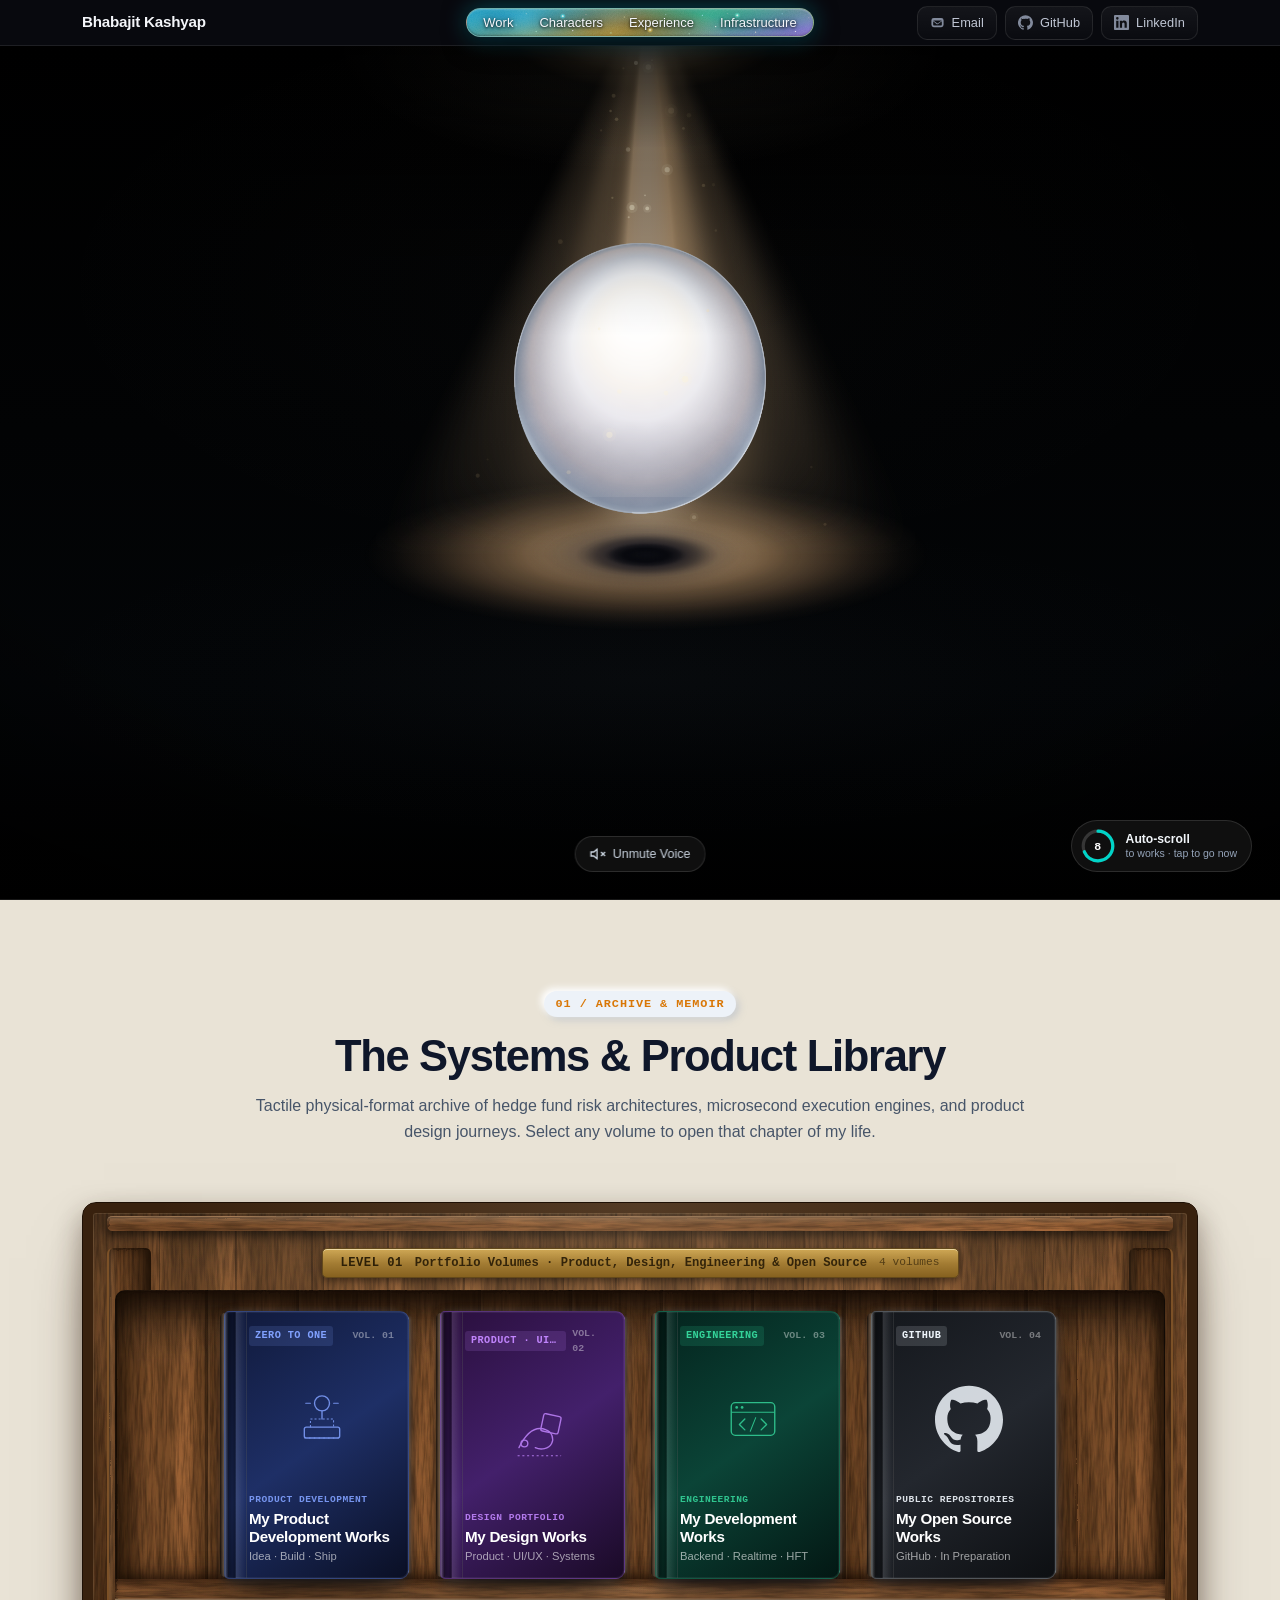
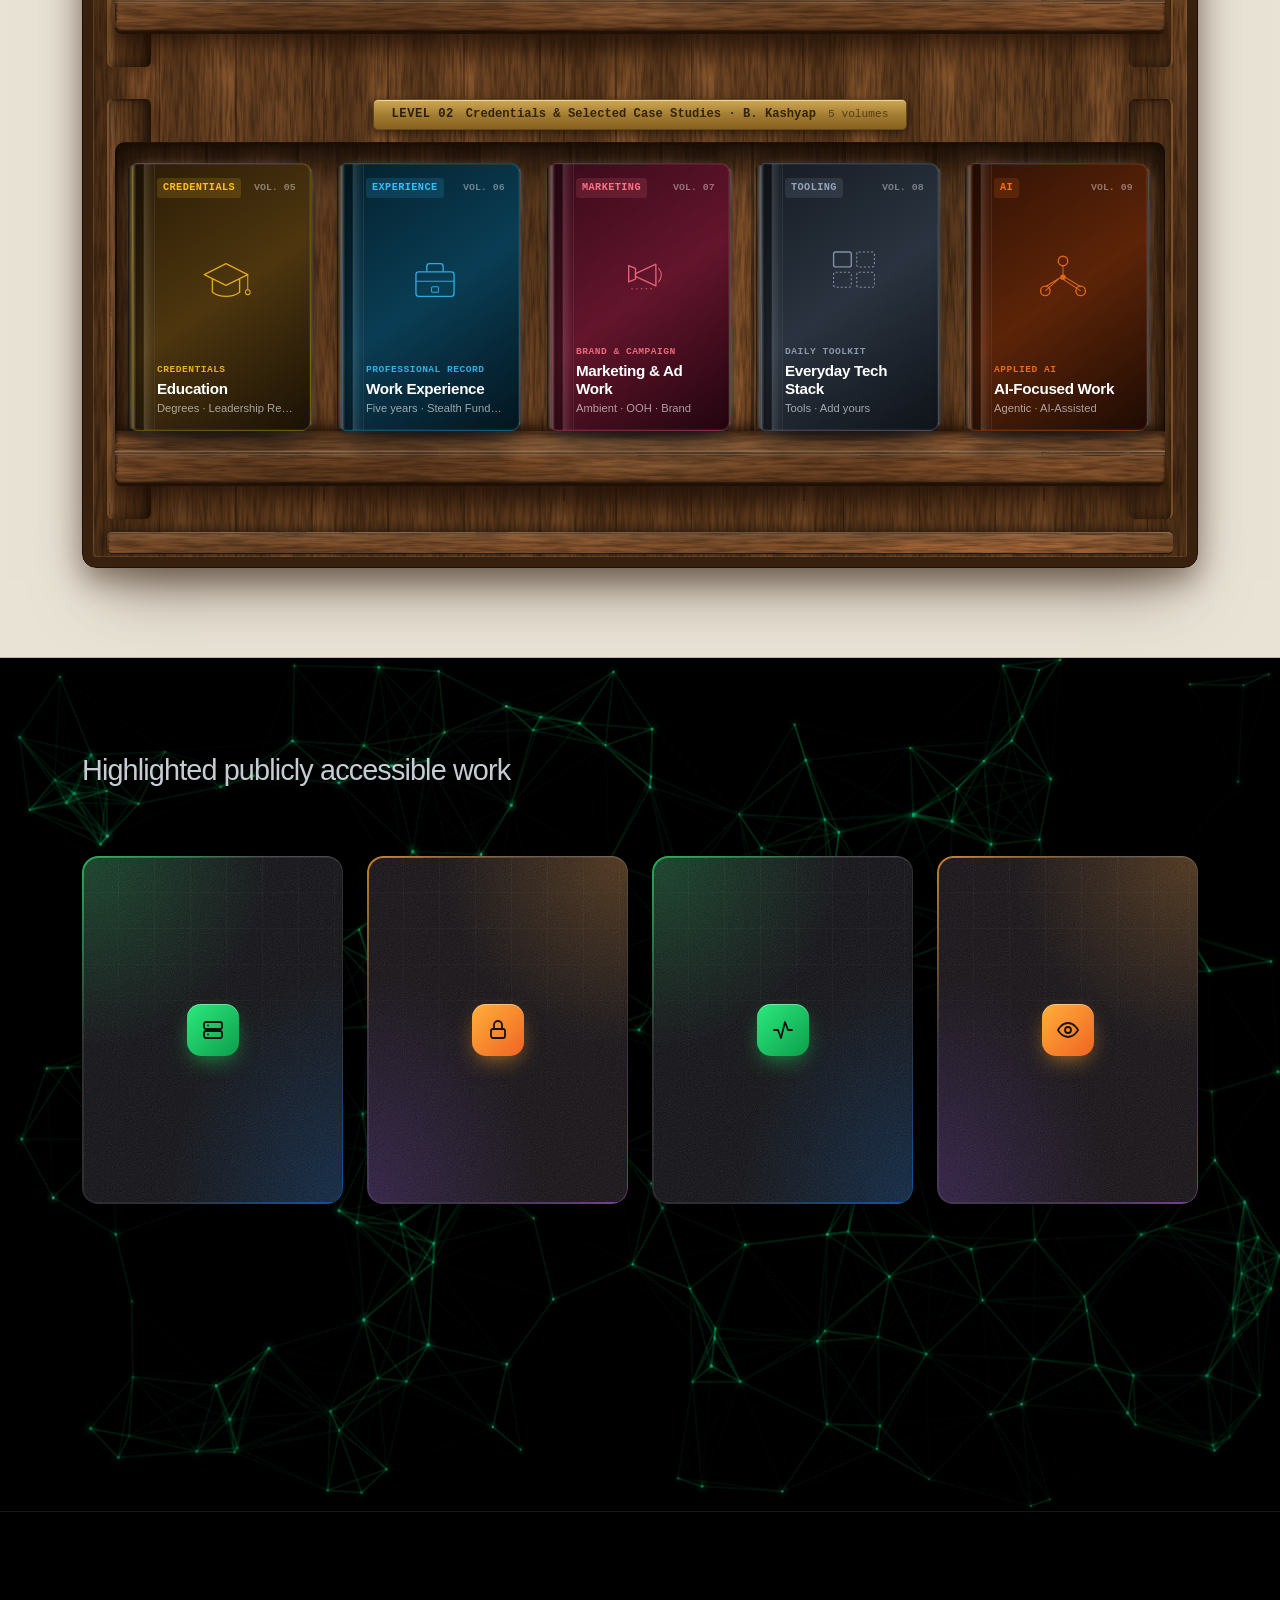
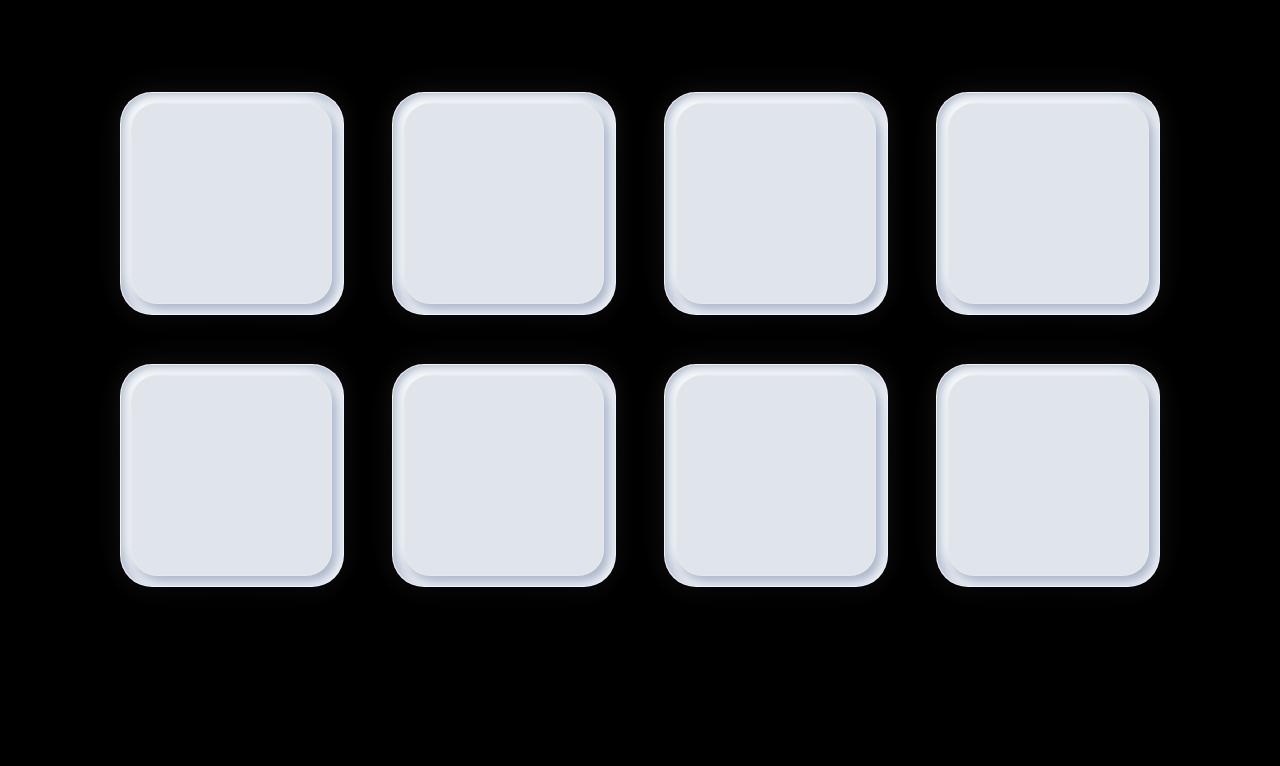
==== index.html @ 5c2ac364 "Remove the pop-out block from the character tiles Selecting a tile now only presses the inner rectan" ====
<!DOCTYPE html>
<html lang="en" data-theme="dark">
<head>
  <meta charset="UTF-8">
  <meta name="viewport" content="width=device-width, initial-scale=1.0">
  <title>B. Kashyap — Product | Agentic AI Development</title>
  <meta name="description" content="Portfolio for B. Kashyap — Product and Agentic AI Development. Core Risk Management Engine and Genie 2.0 alpha generation at B. Singularity, and product/UI/UX at Imagine Planet Design.">
  <link rel="preconnect" href="https://fonts.googleapis.com">
  <link rel="preconnect" href="https://fonts.gstatic.com" crossorigin>
  <link rel="stylesheet" href="https://fonts.googleapis.com/css2?family=Share+Tech+Mono&display=swap">
  <link rel="stylesheet" href="assets/css/styles.css?v=65">
</head>
<body>
  <a class="skip-link" href="#main">Skip to content</a>

  <header class="site-header" data-od-id="site-header">
    <div class="container header-inner">
      <a class="brand" href="index.html" aria-label="Bhabajit Kashyap homepage">
        <span class="brand-name">Bhabajit Kashyap</span>
      </a>

      <nav class="site-nav" aria-label="Primary Navigation">
        <ul class="nav-capsule">
          <li><a class="nav-link" href="#work">Work</a></li>
          <li><a class="nav-link" href="#characters">Characters</a></li>
          <li><span class="nav-link nav-link--placeholder" title="Placeholder — coming soon">Experience</span></li>
          <li><a class="nav-link" href="#trust">Infrastructure</a></li>
        </ul>
      </nav>

      <div class="nav-actions">
        <button class="copy-email-btn" id="copy-email-btn" type="button" aria-label="Copy email address" title="Copy email address">
          <svg viewBox="0 0 24 24" fill="currentColor" fill-rule="evenodd" aria-hidden="true">
            <path d="M6 4.75h12A3.75 3.75 0 0 1 21.75 8.5v7.25A3.75 3.75 0 0 1 18 19.5H6a3.75 3.75 0 0 1-3.75-3.75V8.5A3.75 3.75 0 0 1 6 4.75Zm-.9 3.9 6.9 4.86 6.9-4.86H5.1Zm13.8 1.43-6.42 4.52a1.4 1.4 0 0 1-1.56 0L5.1 10.08v5.67c0 .55.45 1 1 1h11.8c.55 0 1-.45 1-1v-5.67Z"/>
          </svg>
          <span>Email</span>
        </button>

        <a class="copy-email-btn" href="https://github.com/kashyapgithub" target="_blank" rel="noopener noreferrer" aria-label="GitHub Profile (@kashyapgithub)" title="GitHub Profile">
          <svg viewBox="0 0 24 24" fill="currentColor" aria-hidden="true">
            <path d="M12 .3a12 12 0 0 0-3.79 23.4c.6.1.82-.26.82-.58v-2.2c-3.34.72-4.04-1.44-4.04-1.44-.55-1.4-1.34-1.77-1.34-1.77-1.09-.75.08-.73.08-.73 1.2.08 1.84 1.23 1.84 1.23 1.07 1.84 2.81 1.31 3.5 1 .1-.78.42-1.31.76-1.61-2.67-.3-5.47-1.33-5.47-5.93 0-1.31.47-2.38 1.24-3.22-.13-.3-.54-1.52.1-3.17 0 0 1-.32 3.3 1.23a11.5 11.5 0 0 1 3-.4c1.02 0 2.04.14 3 .4 2.28-1.55 3.28-1.23 3.28-1.23.64 1.65.24 2.87.12 3.17.77.84 1.23 1.91 1.23 3.22 0 4.61-2.8 5.62-5.48 5.92.43.36.81 1.1.81 2.22v3.29c0 .32.22.69.83.57A12 12 0 0 0 12 .3Z"/>
          </svg>
          <span>GitHub</span>
        </a>

        <a class="copy-email-btn" href="https://www.linkedin.com/in/bkashyap07" target="_blank" rel="noopener noreferrer" aria-label="LinkedIn Profile" title="LinkedIn Profile">
          <svg viewBox="0 0 24 24" fill="currentColor" aria-hidden="true">
            <path d="M20.45 20.45h-3.56v-5.57c0-1.33-.02-3.03-1.85-3.03-1.85 0-2.13 1.44-2.13 2.94v5.66H9.35V9h3.41v1.56h.05c.47-.9 1.63-1.85 3.37-1.85 3.6 0 4.27 2.37 4.27 5.46v6.28ZM5.34 7.43a2.06 2.06 0 1 1 0-4.12 2.06 2.06 0 0 1 0 4.12Zm1.78 13.02H3.55V9h3.57v11.45ZM22.22 0H1.77C.79 0 0 .77 0 1.73v20.54C0 23.23.79 24 1.77 24h20.45c.98 0 1.78-.77 1.78-1.73V1.73C24 .77 23.2 0 22.22 0Z"/>
          </svg>
          <span>LinkedIn</span>
        </a>
      </div>
    </div>
  </header>

  <main id="main">

    <!-- ============ Hero: Grok 3D Bot Experience ============ -->
    <section class="hero hero--grok" data-od-id="hero" id="hero">
      <canvas id="grok-bot-canvas" aria-label="Interactive 3D Sphere Bot Character"></canvas>
      
      <!-- Dynamic Mouth-Emerging Dialogue & Thought Bubble -->
      <div class="bot-mouth-bubble-wrap" id="bot-bubble-wrap" aria-live="polite">
        <div class="bot-mouth-bubble" id="bot-mouth-bubble">
          <div class="bubble-stem" id="bubble-stem" aria-hidden="true"></div>
          <div class="bubble-inner" id="bubble-inner">
            <!-- Dynamically populated: thinking effect vs spoken dialogue -->
          </div>
        </div>
      </div>

      <!-- Minimalist Bottom Dock: Sound Toggle -->
      <div class="hero-bot-dock" role="toolbar" aria-label="Bot interaction controls">
        <button type="button" class="bot-sound-btn" id="bot-sound-btn" aria-label="Enable bot voice (currently muted)" title="Enable bot voice">
          <span class="sound-icon-wrap" aria-hidden="true">
            <svg class="icon-speaker-muted" viewBox="0 0 24 24" width="16" height="16" fill="none" stroke="currentColor" stroke-width="2">
              <polygon points="11 5 6 9 2 9 2 15 6 15 11 19 11 5"/>
              <line x1="23" y1="9" x2="17" y2="15"/>
              <line x1="17" y1="9" x2="23" y2="15"/>
            </svg>
            <svg class="icon-speaker-on" viewBox="0 0 24 24" width="16" height="16" fill="none" stroke="currentColor" stroke-width="2" style="display:none;">
              <polygon points="11 5 6 9 2 9 2 15 6 15 11 19 11 5"/>
              <path d="M15.54 8.46a5 5 0 0 1 0 7.07"/>
              <path d="M19.07 4.93a10 10 0 0 1 0 14.14"/>
            </svg>
          </span>
          <span class="sound-label" id="sound-label">Unmute Voice</span>
        </button>
      </div>

      <!-- Auto-Scroll Countdown: pinned to hero corner, always visible while hero is in view -->
      <button type="button" class="hero-scroll-timer" id="hero-scroll-timer" aria-label="Auto-scrolling to works shortly. Activate to scroll now.">
        <span class="scroll-timer-ring" aria-hidden="true">
          <svg viewBox="0 0 28 28" width="26" height="26">
            <circle cx="14" cy="14" r="11.5" fill="none" stroke="rgba(255,255,255,0.16)" stroke-width="2.5"/>
            <circle class="scroll-timer-arc" id="scroll-timer-arc" cx="14" cy="14" r="11.5" fill="none" stroke="#00d4c8" stroke-width="2.5" stroke-linecap="round" stroke-dasharray="72.26" stroke-dashoffset="0" transform="rotate(-90 14 14)"/>
          </svg>
          <span class="scroll-timer-count" id="scroll-timer-count">10</span>
        </span>
        <span class="scroll-timer-text">
          <span class="scroll-timer-title" id="scroll-timer-title">Auto-scroll</span>
          <span class="scroll-timer-sub">to works &middot; tap to go now</span>
        </span>
      </button>
    </section>

    <!-- ============ The Systems & Product Bookshelf (Second Page) ============ -->
    <section class="section bookshelf-section" id="work" data-od-id="bookshelf-section" data-rank="1">
      <div class="container">
        <div class="section-head text-center bookshelf-head">
          <span class="eyebrow">01 / ARCHIVE &amp; MEMOIR</span>
          <h2>The Systems &amp; Product Library</h2>
          <p class="lead">
            Tactile physical-format archive of hedge fund risk architectures, microsecond execution engines,
            and product design journeys. Select any volume to open that chapter of my life.
          </p>
        </div>

        <!-- Neumorphic Bookshelf Bay (Light Sculpted Canvas) -->
        <div class="bookshelf-stage neumorphic-stage" aria-label="Interactive 2-Level Neumorphic Bookshelf Showcase">
          <!-- Subtle Neumorphic Ambient Spotlight -->
          <div class="shelf-neumorphic-ambient" aria-hidden="true"></div>

          <!-- LEVEL 1: Core Systems & Execution Engines (4 books) -->
          <div class="shelf-level" data-level="1">
            <div class="shelf-level-header">
              <span class="shelf-level-tag">LEVEL 01</span>
              <span class="shelf-level-title">Portfolio Volumes &middot; Product, Design, Engineering &amp; Open Source</span>
              <span class="shelf-level-count">4 volumes</span>
            </div>

            <div class="shelf-books-row">
<!-- Book 1: My Product Development Works -->
              <article class="book-card book-card--product" data-book-id="product" tabindex="0" role="button" aria-haspopup="dialog" aria-label="Open Volume 01: My Product Development Works">
                <div class="book-contact-shadow" aria-hidden="true"></div>
                <div class="book-spine-joint" aria-hidden="true"></div>
                <div class="book-inside" aria-hidden="true">
                  <div class="book-page-base">
                    <div class="page-gutter-shadow"></div>
                    <div class="page-cover-shadow"></div>
                    <div class="page-header-line">
                      <span class="page-vol">VOL. 01</span>
                      <span class="page-year">2019–2026</span>
                    </div>
                    <div class="page-chapter-label">ZERO TO ONE</div>
                    <h4 class="page-title">Product Dev</h4>
                    <div class="page-rule-ornament">
                      <span></span><i>✦</i><span></span>
                    </div>
                    <div class="page-preview-lines">
                      <div class="page-line w-90"></div>
                      <div class="page-line w-75"></div>
                      <div class="page-line w-85"></div>
                      <div class="page-line w-60"></div>
                    </div>
                    <div class="page-footer-tag">IDEA &middot; BUILD &middot; SHIP</div>
                  </div>
                  <div class="book-page-leaf">
                    <div class="page-gutter-shadow"></div>
                    <div class="page-leaf-content">
                      <div class="page-line w-70"></div>
                      <div class="page-line w-50"></div>
                    </div>
                  </div>
                  <div class="book-edges"></div>
                </div>
                <div class="book-cover">
                  <div class="book-cover-front">
                    <div class="book-spine-crease" aria-hidden="true"></div>
                    <div class="book-cover-glare" aria-hidden="true"></div>
                    <div class="book-content">
                      <div class="book-badge-row">
                        <span class="book-tag">ZERO TO ONE</span>
                        <span class="book-vol">VOL. 01</span>
                      </div>
                      <div class="book-visual book-visual--product" aria-hidden="true">
                        <svg viewBox="0 0 100 100" class="book-glyph" fill="none" stroke="currentColor">
                          <rect x="24" y="62" width="52" height="16" rx="3" stroke-width="2"/>
                          <path d="M33 62 L33 50 L67 50 L67 62" stroke-width="1.5" stroke-dasharray="3 3"/>
                          <circle cx="50" cy="27" r="11" stroke-width="2"/>
                          <path d="M50 38 L50 50" stroke-width="2" stroke-linecap="round"/>
                          <path d="M26 27 L33 27 M67 27 L74 27" stroke-width="1.5" stroke-linecap="round"/>
                          <path d="M24 78 L76 78" stroke-width="1.5" stroke-dasharray="2 5"/>
                        </svg>
                      </div>
                      <div class="book-meta">
                        <span class="book-series">PRODUCT DEVELOPMENT</span>
                        <h3 class="book-name">My Product Development Works</h3>
                        <p class="book-context">Idea &middot; Build &middot; Ship</p>
                      </div>
                    </div>
                  </div>
                  <div class="book-cover-back" aria-hidden="true">
                    <div class="endpaper-texture"></div>
                    <div class="endpaper-plate">
                      <div class="endpaper-seal">✦</div>
                      <div class="endpaper-title">PRODUCT ARCHIVE</div>
                      <div class="endpaper-author">B. KASHYAP</div>
                      <div class="endpaper-num">VOL. 01 / 09</div>
                    </div>
                    <div class="endpaper-inner-hinge"></div>
                  </div>
                </div>
              </article>

<!-- Book 2: My Design Works -->
              <article class="book-card book-card--design" data-book-id="design" tabindex="0" role="button" aria-haspopup="dialog" aria-label="Open Volume 02: My Design Works">
                <div class="book-contact-shadow" aria-hidden="true"></div>
                <div class="book-spine-joint" aria-hidden="true"></div>
                <div class="book-inside" aria-hidden="true">
                  <div class="book-page-base">
                    <div class="page-gutter-shadow"></div>
                    <div class="page-cover-shadow"></div>
                    <div class="page-header-line">
                      <span class="page-vol">VOL. 02</span>
                      <span class="page-year">2019–2026</span>
                    </div>
                    <div class="page-chapter-label">SELECTED WORKS</div>
                    <h4 class="page-title">Design Works</h4>
                    <div class="page-rule-ornament">
                      <span></span><i>✦</i><span></span>
                    </div>
                    <div class="page-preview-lines">
                      <div class="page-line w-90"></div>
                      <div class="page-line w-75"></div>
                      <div class="page-line w-85"></div>
                      <div class="page-line w-60"></div>
                    </div>
                    <div class="page-footer-tag">PRODUCT &middot; UI/UX &middot; SYSTEMS</div>
                  </div>
                  <div class="book-page-leaf">
                    <div class="page-gutter-shadow"></div>
                    <div class="page-leaf-content">
                      <div class="page-line w-70"></div>
                      <div class="page-line w-50"></div>
                    </div>
                  </div>
                  <div class="book-edges"></div>
                </div>
                <div class="book-cover">
                  <div class="book-cover-front">
                    <div class="book-spine-crease" aria-hidden="true"></div>
                    <div class="book-cover-glare" aria-hidden="true"></div>
                    <div class="book-content">
                      <div class="book-badge-row">
                        <span class="book-tag">PRODUCT &middot; UI/UX</span>
                        <span class="book-vol">VOL. 02</span>
                      </div>
                      <div class="book-visual book-visual--design" aria-hidden="true">
                        <svg viewBox="0 0 100 100" class="book-glyph" fill="none" stroke="currentColor">
                          <path d="M22 70 C34 46, 48 38, 62 44 C70 47, 74 56, 70 64 C66 72, 54 74, 46 70" stroke-width="2" stroke-linecap="round"/>
                          <circle cx="30" cy="64" r="5" stroke-width="2"/>
                          <rect x="56" y="22" width="26" height="26" rx="3" stroke-width="2" transform="rotate(12 69 35)"/>
                          <path d="M20 82 L84 82" stroke-width="1.5" stroke-dasharray="3 4"/>
                        </svg>
                      </div>
                      <div class="book-meta">
                        <span class="book-series">DESIGN PORTFOLIO</span>
                        <h3 class="book-name">My Design Works</h3>
                        <p class="book-context">Product &middot; UI/UX &middot; Systems</p>
                      </div>
                    </div>
                  </div>
                  <div class="book-cover-back" aria-hidden="true">
                    <div class="endpaper-texture"></div>
                    <div class="endpaper-plate">
                      <div class="endpaper-seal">✦</div>
                      <div class="endpaper-title">PORTFOLIO ARCHIVE</div>
                      <div class="endpaper-author">B. KASHYAP</div>
                      <div class="endpaper-num">VOL. 02 / 09</div>
                    </div>
                    <div class="endpaper-inner-hinge"></div>
                  </div>
                </div>
              </article>

<!-- Book 3: My Development Works -->
              <article class="book-card book-card--development" data-book-id="development" tabindex="0" role="button" aria-haspopup="dialog" aria-label="Open Volume 03: My Development Works">
                <div class="book-contact-shadow" aria-hidden="true"></div>
                <div class="book-spine-joint" aria-hidden="true"></div>
                <div class="book-inside" aria-hidden="true">
                  <div class="book-page-base">
                    <div class="page-gutter-shadow"></div>
                    <div class="page-cover-shadow"></div>
                    <div class="page-header-line">
                      <span class="page-vol">VOL. 03</span>
                      <span class="page-year">2021–2026</span>
                    </div>
                    <div class="page-chapter-label">SELECTED WORKS</div>
                    <h4 class="page-title">Development</h4>
                    <div class="page-rule-ornament">
                      <span></span><i>✦</i><span></span>
                    </div>
                    <div class="page-preview-lines">
                      <div class="page-line w-90"></div>
                      <div class="page-line w-75"></div>
                      <div class="page-line w-85"></div>
                      <div class="page-line w-60"></div>
                    </div>
                    <div class="page-footer-tag">BACKEND &middot; REALTIME &middot; HFT</div>
                  </div>
                  <div class="book-page-leaf">
                    <div class="page-gutter-shadow"></div>
                    <div class="page-leaf-content">
                      <div class="page-line w-70"></div>
                      <div class="page-line w-50"></div>
                    </div>
                  </div>
                  <div class="book-edges"></div>
                </div>
                <div class="book-cover">
                  <div class="book-cover-front">
                    <div class="book-spine-crease" aria-hidden="true"></div>
                    <div class="book-cover-glare" aria-hidden="true"></div>
                    <div class="book-content">
                      <div class="book-badge-row">
                        <span class="book-tag">ENGINEERING</span>
                        <span class="book-vol">VOL. 03</span>
                      </div>
                      <div class="book-visual book-visual--development" aria-hidden="true">
                        <svg viewBox="0 0 100 100" class="book-glyph" fill="none" stroke="currentColor">
                          <rect x="18" y="26" width="64" height="48" rx="6" stroke-width="2"/>
                          <path d="M18 40 L82 40" stroke-width="1.5"/>
                          <circle cx="26" cy="33" r="2" fill="currentColor" stroke="none"/>
                          <circle cx="34" cy="33" r="2" fill="currentColor" stroke="none"/>
                          <path d="M38 50 L30 58 L38 66" stroke-width="2" stroke-linecap="round" stroke-linejoin="round"/>
                          <path d="M62 50 L70 58 L62 66" stroke-width="2" stroke-linecap="round" stroke-linejoin="round"/>
                          <path d="M54 48 L46 68" stroke-width="1.5" stroke-linecap="round"/>
                        </svg>
                      </div>
                      <div class="book-meta">
                        <span class="book-series">ENGINEERING</span>
                        <h3 class="book-name">My Development Works</h3>
                        <p class="book-context">Backend &middot; Realtime &middot; HFT</p>
                      </div>
                    </div>
                  </div>
                  <div class="book-cover-back" aria-hidden="true">
                    <div class="endpaper-texture"></div>
                    <div class="endpaper-plate">
                      <div class="endpaper-seal">✦</div>
                      <div class="endpaper-title">SYSTEMS ARCHIVE</div>
                      <div class="endpaper-author">B. KASHYAP</div>
                      <div class="endpaper-num">VOL. 03 / 09</div>
                    </div>
                    <div class="endpaper-inner-hinge"></div>
                  </div>
                </div>
              </article>

<!-- Book 4: My Open Source Works -->
              <article class="book-card book-card--opensource" data-book-id="opensource" tabindex="0" role="button" aria-haspopup="dialog" aria-label="Open Volume 04: My Open Source Works">
                <div class="book-contact-shadow" aria-hidden="true"></div>
                <div class="book-spine-joint" aria-hidden="true"></div>
                <div class="book-inside" aria-hidden="true">
                  <div class="book-page-base">
                    <div class="page-gutter-shadow"></div>
                    <div class="page-cover-shadow"></div>
                    <div class="page-header-line">
                      <span class="page-vol">VOL. 04</span>
                      <span class="page-year">COMING SOON</span>
                    </div>
                    <div class="page-chapter-label">PUBLIC REPOSITORIES</div>
                    <h4 class="page-title">Open Source</h4>
                    <div class="page-rule-ornament">
                      <span></span><i>✦</i><span></span>
                    </div>
                    <div class="page-preview-lines">
                      <div class="page-line w-90"></div>
                      <div class="page-line w-75"></div>
                      <div class="page-line w-85"></div>
                      <div class="page-line w-60"></div>
                    </div>
                    <div class="page-footer-tag">GITHUB &middot; IN PREPARATION</div>
                  </div>
                  <div class="book-page-leaf">
                    <div class="page-gutter-shadow"></div>
                    <div class="page-leaf-content">
                      <div class="page-line w-70"></div>
                      <div class="page-line w-50"></div>
                    </div>
                  </div>
                  <div class="book-edges"></div>
                </div>
                <div class="book-cover">
                  <div class="book-cover-front">
                    <div class="book-spine-crease" aria-hidden="true"></div>
                    <div class="book-cover-glare" aria-hidden="true"></div>
                    <div class="book-content">
                      <div class="book-badge-row">
                        <span class="book-tag">GITHUB</span>
                        <span class="book-vol">VOL. 04</span>
                      </div>
                      <div class="book-visual book-visual--opensource" aria-hidden="true">
                        <svg viewBox="0 0 24 24" class="book-glyph" fill="currentColor" stroke="none">
                          <path d="M12 .297c-6.63 0-12 5.373-12 12 0 5.303 3.438 9.8 8.205 11.385.6.113.82-.258.82-.577 0-.285-.01-1.04-.015-2.04-3.338.724-4.042-1.61-4.042-1.61C4.422 18.07 3.633 17.7 3.633 17.7c-1.087-.744.084-.729.084-.729 1.205.084 1.838 1.236 1.838 1.236 1.07 1.835 2.809 1.305 3.495.998.108-.776.417-1.305.76-1.605-2.665-.3-5.466-1.332-5.466-5.93 0-1.31.465-2.38 1.235-3.22-.135-.303-.54-1.523.105-3.176 0 0 1.005-.322 3.3 1.23a11.5 11.5 0 0 1 3-.405c1.02.006 2.04.138 3 .405 2.28-1.552 3.285-1.23 3.285-1.23.645 1.653.24 2.873.12 3.176.765.84 1.23 1.91 1.23 3.22 0 4.61-2.805 5.625-5.475 5.92.42.36.81 1.096.81 2.22 0 1.606-.015 2.896-.015 3.286 0 .315.21.69.825.57C20.565 22.092 24 17.592 24 12.297c0-6.627-5.373-12-12-12"/>
                        </svg>
                      </div>
                      <div class="book-meta">
                        <span class="book-series">PUBLIC REPOSITORIES</span>
                        <h3 class="book-name">My Open Source Works</h3>
                        <p class="book-context">GitHub &middot; In Preparation</p>
                      </div>
                    </div>
                  </div>
                  <div class="book-cover-back" aria-hidden="true">
                    <div class="endpaper-texture"></div>
                    <div class="endpaper-plate">
                      <div class="endpaper-seal">✦</div>
                      <div class="endpaper-title">PUBLIC ARCHIVE</div>
                      <div class="endpaper-author">B. KASHYAP</div>
                      <div class="endpaper-num">VOL. 04 / 09</div>
                    </div>
                    <div class="endpaper-inner-hinge"></div>
                  </div>
                </div>
              </article>
            </div>

            <!-- Neumorphic Shelf Plank Level 1 -->
            <div class="shelf-plank shelf-plank--neumorphic" aria-hidden="true">
              <div class="shelf-surface"></div>
              <div class="shelf-bevel"></div>
              <div class="shelf-front"></div>
              <div class="shelf-cast-shadow"></div>
            </div>
          </div>

          <!-- LEVEL 2: Credentials & Selected Case Studies (5 books) -->
          <div class="shelf-level" data-level="2">
            <div class="shelf-level-header">
              <span class="shelf-level-tag">LEVEL 02</span>
              <span class="shelf-level-title">Credentials &amp; Selected Case Studies &middot; B. Kashyap</span>
              <span class="shelf-level-count">5 volumes</span>
            </div>

            <div class="shelf-books-row">
<!-- Book 5: Education -->
              <article class="book-card book-card--education" data-book-id="education" tabindex="0" role="button" aria-haspopup="dialog" aria-label="Open Volume 05: Education">
                <div class="book-contact-shadow" aria-hidden="true"></div>
                <div class="book-spine-joint" aria-hidden="true"></div>
                <div class="book-inside" aria-hidden="true">
                  <div class="book-page-base">
                    <div class="page-gutter-shadow"></div>
                    <div class="page-cover-shadow"></div>
                    <div class="page-header-line">
                      <span class="page-vol">VOL. 05</span>
                      <span class="page-year">2015–2026</span>
                    </div>
                    <div class="page-chapter-label">CREDENTIALS</div>
                    <h4 class="page-title">Education</h4>
                    <div class="page-rule-ornament">
                      <span></span><i>✦</i><span></span>
                    </div>
                    <div class="page-preview-lines">
                      <div class="page-line w-90"></div>
                      <div class="page-line w-75"></div>
                      <div class="page-line w-85"></div>
                      <div class="page-line w-60"></div>
                    </div>
                    <div class="page-footer-tag">DEGREES &middot; LEADERSHIP REVIEW</div>
                  </div>
                  <div class="book-page-leaf">
                    <div class="page-gutter-shadow"></div>
                    <div class="page-leaf-content">
                      <div class="page-line w-70"></div>
                      <div class="page-line w-50"></div>
                    </div>
                  </div>
                  <div class="book-edges"></div>
                </div>
                <div class="book-cover">
                  <div class="book-cover-front">
                    <div class="book-spine-crease" aria-hidden="true"></div>
                    <div class="book-cover-glare" aria-hidden="true"></div>
                    <div class="book-content">
                      <div class="book-badge-row">
                        <span class="book-tag">CREDENTIALS</span>
                        <span class="book-vol">VOL. 05</span>
                      </div>
                      <div class="book-visual book-visual--education" aria-hidden="true">
                        <svg viewBox="0 0 100 100" class="book-glyph" fill="none" stroke="currentColor">
                          <path d="M50 26 L82 42 L50 58 L18 42 Z" stroke-width="2" stroke-linejoin="round"/>
                          <path d="M30 48 L30 68 C30 68, 38 74, 50 74 C62 74, 70 68, 70 68 L70 48" stroke-width="2" stroke-linecap="round"/>
                          <path d="M82 42 L82 64" stroke-width="1.5" stroke-linecap="round"/>
                          <circle cx="82" cy="68" r="3.5" stroke-width="1.5"/>
                        </svg>
                      </div>
                      <div class="book-meta">
                        <span class="book-series">CREDENTIALS</span>
                        <h3 class="book-name">Education</h3>
                        <p class="book-context">Degrees &middot; Leadership Review</p>
                      </div>
                    </div>
                  </div>
                  <div class="book-cover-back" aria-hidden="true">
                    <div class="endpaper-texture"></div>
                    <div class="endpaper-plate">
                      <div class="endpaper-seal">✦</div>
                      <div class="endpaper-title">ACADEMIC RECORD</div>
                      <div class="endpaper-author">B. KASHYAP</div>
                      <div class="endpaper-num">VOL. 05 / 09</div>
                    </div>
                    <div class="endpaper-inner-hinge"></div>
                  </div>
                </div>
              </article>

<!-- Book 6: Work Experience -->
              <article class="book-card book-card--experience" data-book-id="experience" tabindex="0" role="button" aria-haspopup="dialog" aria-label="Open Volume 06: Work Experience">
                <div class="book-contact-shadow" aria-hidden="true"></div>
                <div class="book-spine-joint" aria-hidden="true"></div>
                <div class="book-inside" aria-hidden="true">
                  <div class="book-page-base">
                    <div class="page-gutter-shadow"></div>
                    <div class="page-cover-shadow"></div>
                    <div class="page-header-line">
                      <span class="page-vol">VOL. 06</span>
                      <span class="page-year">2021–2026</span>
                    </div>
                    <div class="page-chapter-label">PROFESSIONAL RECORD</div>
                    <h4 class="page-title">Experience</h4>
                    <div class="page-rule-ornament">
                      <span></span><i>✦</i><span></span>
                    </div>
                    <div class="page-preview-lines">
                      <div class="page-line w-90"></div>
                      <div class="page-line w-75"></div>
                      <div class="page-line w-80"></div>
                      <div class="page-line w-60"></div>
                    </div>
                    <div class="page-footer-tag">B. SINGULARITY &middot; IMAGINE PLANET</div>
                  </div>
                  <div class="book-page-leaf">
                    <div class="page-gutter-shadow"></div>
                    <div class="page-leaf-content">
                      <div class="page-line w-70"></div>
                      <div class="page-line w-45"></div>
                    </div>
                  </div>
                  <div class="book-edges"></div>
                </div>
                <div class="book-cover">
                  <div class="book-cover-front">
                    <div class="book-spine-crease" aria-hidden="true"></div>
                    <div class="book-cover-glare" aria-hidden="true"></div>
                    <div class="book-content">
                      <div class="book-badge-row">
                        <span class="book-tag">EXPERIENCE</span>
                        <span class="book-vol">VOL. 06</span>
                      </div>
                      <div class="book-visual book-visual--experience" aria-hidden="true">
                        <svg viewBox="0 0 100 100" class="book-glyph" fill="none" stroke="currentColor">
                          <rect x="22" y="38" width="56" height="36" rx="4" stroke-width="2"/>
                          <path d="M38 38 L38 30 Q38 26 42 26 L58 26 Q62 26 62 30 L62 38" stroke-width="2" stroke-linejoin="round"/>
                          <path d="M22 52 L78 52" stroke-width="1.5"/>
                          <rect x="45" y="60" width="10" height="8" rx="1.5" stroke-width="1.5"/>
                        </svg>
                      </div>
                      <div class="book-meta">
                        <span class="book-series">PROFESSIONAL RECORD</span>
                        <h3 class="book-name">Work Experience</h3>
                        <p class="book-context">Five years &middot; Stealth Fund &amp; Studio</p>
                      </div>
                    </div>
                  </div>
                  <div class="book-cover-back" aria-hidden="true">
                    <div class="endpaper-texture"></div>
                    <div class="endpaper-plate">
                      <div class="endpaper-seal">✦</div>
                      <div class="endpaper-title">EXPERIENCE ARCHIVE</div>
                      <div class="endpaper-author">B. KASHYAP</div>
                      <div class="endpaper-num">VOL. 06 / 09</div>
                    </div>
                    <div class="endpaper-inner-hinge"></div>
                  </div>
                </div>
              </article>

<!-- Book 7: Marketing & Ad -->
              <article class="book-card book-card--marketing" data-book-id="marketing" tabindex="0" role="button" aria-haspopup="dialog" aria-label="Open Volume 07: Marketing & Ad">
                <div class="book-contact-shadow" aria-hidden="true"></div>
                <div class="book-spine-joint" aria-hidden="true"></div>
                <div class="book-inside" aria-hidden="true">
                  <div class="book-page-base">
                    <div class="page-gutter-shadow"></div>
                    <div class="page-cover-shadow"></div>
                    <div class="page-header-line">
                      <span class="page-vol">VOL. 07</span>
                      <span class="page-year">2021–2026</span>
                    </div>
                    <div class="page-chapter-label">BRAND &amp; CAMPAIGN</div>
                    <h4 class="page-title">Marketing</h4>
                    <div class="page-rule-ornament">
                      <span></span><i>✦</i><span></span>
                    </div>
                    <div class="page-preview-lines">
                      <div class="page-line w-90"></div>
                      <div class="page-line w-75"></div>
                      <div class="page-line w-80"></div>
                      <div class="page-line w-60"></div>
                    </div>
                    <div class="page-footer-tag">FYERS &middot; CANDLESTICK CAMPAIGN</div>
                  </div>
                  <div class="book-page-leaf">
                    <div class="page-gutter-shadow"></div>
                    <div class="page-leaf-content">
                      <div class="page-line w-70"></div>
                      <div class="page-line w-45"></div>
                    </div>
                  </div>
                  <div class="book-edges"></div>
                </div>
                <div class="book-cover">
                  <div class="book-cover-front">
                    <div class="book-spine-crease" aria-hidden="true"></div>
                    <div class="book-cover-glare" aria-hidden="true"></div>
                    <div class="book-content">
                      <div class="book-badge-row">
                        <span class="book-tag">MARKETING</span>
                        <span class="book-vol">VOL. 07</span>
                      </div>
                      <div class="book-visual book-visual--marketing" aria-hidden="true">
                        <svg viewBox="0 0 100 100" class="book-glyph" fill="none" stroke="currentColor">
                          <path d="M26 42 L26 66 L36 62 L36 46 Z" stroke-width="2" stroke-linejoin="round"/>
                          <path d="M36 54 L66 40 L66 72 L36 58 Z" stroke-width="2" stroke-linejoin="round"/>
                          <path d="M70 46 Q78 56 70 66" stroke-width="1.5" stroke-linecap="round"/>
                          <path d="M30 76 L60 76" stroke-width="1.5" stroke-dasharray="2 5"/>
                        </svg>
                      </div>
                      <div class="book-meta">
                        <span class="book-series">BRAND &amp; CAMPAIGN</span>
                        <h3 class="book-name">Marketing &amp; Ad Work</h3>
                        <p class="book-context">Ambient &middot; OOH &middot; Brand</p>
                      </div>
                    </div>
                  </div>
                  <div class="book-cover-back" aria-hidden="true">
                    <div class="endpaper-texture"></div>
                    <div class="endpaper-plate">
                      <div class="endpaper-seal">✦</div>
                      <div class="endpaper-title">BRAND ARCHIVE</div>
                      <div class="endpaper-author">B. KASHYAP</div>
                      <div class="endpaper-num">VOL. 07 / 09</div>
                    </div>
                    <div class="endpaper-inner-hinge"></div>
                  </div>
                </div>
              </article>

<!-- Book 8: Tech Tools -->
              <article class="book-card book-card--tools" data-book-id="tools" tabindex="0" role="button" aria-haspopup="dialog" aria-label="Open Volume 08: Everyday Tech Stack">
                <div class="book-contact-shadow" aria-hidden="true"></div>
                <div class="book-spine-joint" aria-hidden="true"></div>
                <div class="book-inside" aria-hidden="true">
                  <div class="book-page-base">
                    <div class="page-gutter-shadow"></div>
                    <div class="page-cover-shadow"></div>
                    <div class="page-header-line">
                      <span class="page-vol">VOL. 08</span>
                      <span class="page-year">IN PROGRESS</span>
                    </div>
                    <div class="page-chapter-label">DAILY TOOLKIT</div>
                    <h4 class="page-title">Tech Stack</h4>
                    <div class="page-rule-ornament">
                      <span></span><i>✦</i><span></span>
                    </div>
                    <div class="page-preview-lines">
                      <div class="page-line w-90"></div>
                      <div class="page-line w-75"></div>
                      <div class="page-line w-80"></div>
                      <div class="page-line w-60"></div>
                    </div>
                    <div class="page-footer-tag">TO BE COMPLETED</div>
                  </div>
                  <div class="book-page-leaf">
                    <div class="page-gutter-shadow"></div>
                    <div class="page-leaf-content">
                      <div class="page-line w-70"></div>
                      <div class="page-line w-45"></div>
                    </div>
                  </div>
                  <div class="book-edges"></div>
                </div>
                <div class="book-cover">
                  <div class="book-cover-front">
                    <div class="book-spine-crease" aria-hidden="true"></div>
                    <div class="book-cover-glare" aria-hidden="true"></div>
                    <div class="book-content">
                      <div class="book-badge-row">
                        <span class="book-tag">TOOLING</span>
                        <span class="book-vol">VOL. 08</span>
                      </div>
                      <div class="book-visual book-visual--tools" aria-hidden="true">
                        <svg viewBox="0 0 100 100" class="book-glyph" fill="none" stroke="currentColor">
                          <rect x="20" y="22" width="26" height="22" rx="3" stroke-width="2"/>
                          <rect x="54" y="22" width="26" height="22" rx="3" stroke-width="1.5" stroke-dasharray="3 3"/>
                          <rect x="20" y="52" width="26" height="22" rx="3" stroke-width="1.5" stroke-dasharray="3 3"/>
                          <rect x="54" y="52" width="26" height="22" rx="3" stroke-width="1.5" stroke-dasharray="3 3"/>
                        </svg>
                      </div>
                      <div class="book-meta">
                        <span class="book-series">DAILY TOOLKIT</span>
                        <h3 class="book-name">Everyday Tech Stack</h3>
                        <p class="book-context">Tools &middot; Add yours</p>
                      </div>
                    </div>
                  </div>
                  <div class="book-cover-back" aria-hidden="true">
                    <div class="endpaper-texture"></div>
                    <div class="endpaper-plate">
                      <div class="endpaper-seal">✦</div>
                      <div class="endpaper-title">TOOLKIT ARCHIVE</div>
                      <div class="endpaper-author">B. KASHYAP</div>
                      <div class="endpaper-num">VOL. 08 / 09</div>
                    </div>
                    <div class="endpaper-inner-hinge"></div>
                  </div>
                </div>
              </article>

<!-- Book 9: AI Focus -->
              <article class="book-card book-card--ai" data-book-id="ai" tabindex="0" role="button" aria-haspopup="dialog" aria-label="Open Volume 09: AI-Focused Work">
                <div class="book-contact-shadow" aria-hidden="true"></div>
                <div class="book-spine-joint" aria-hidden="true"></div>
                <div class="book-inside" aria-hidden="true">
                  <div class="book-page-base">
                    <div class="page-gutter-shadow"></div>
                    <div class="page-cover-shadow"></div>
                    <div class="page-header-line">
                      <span class="page-vol">VOL. 09</span>
                      <span class="page-year">2021–2026</span>
                    </div>
                    <div class="page-chapter-label">APPLIED AI</div>
                    <h4 class="page-title">AI Work</h4>
                    <div class="page-rule-ornament">
                      <span></span><i>✦</i><span></span>
                    </div>
                    <div class="page-preview-lines">
                      <div class="page-line w-90"></div>
                      <div class="page-line w-75"></div>
                      <div class="page-line w-80"></div>
                      <div class="page-line w-60"></div>
                    </div>
                    <div class="page-footer-tag">AGENTIC AI &middot; C++</div>
                  </div>
                  <div class="book-page-leaf">
                    <div class="page-gutter-shadow"></div>
                    <div class="page-leaf-content">
                      <div class="page-line w-70"></div>
                      <div class="page-line w-45"></div>
                    </div>
                  </div>
                  <div class="book-edges"></div>
                </div>
                <div class="book-cover">
                  <div class="book-cover-front">
                    <div class="book-spine-crease" aria-hidden="true"></div>
                    <div class="book-cover-glare" aria-hidden="true"></div>
                    <div class="book-content">
                      <div class="book-badge-row">
                        <span class="book-tag">AI</span>
                        <span class="book-vol">VOL. 09</span>
                      </div>
                      <div class="book-visual book-visual--ai" aria-hidden="true">
                        <svg viewBox="0 0 100 100" class="book-glyph" fill="none" stroke="currentColor">
                          <circle cx="50" cy="22" r="7" stroke-width="2"/>
                          <circle cx="24" cy="66" r="7" stroke-width="2"/>
                          <circle cx="76" cy="66" r="7" stroke-width="2"/>
                          <path d="M50 29 L50 44 L24 60 M50 44 L76 60 M24 66 L46 46 L76 66" stroke-width="1.5"/>
                          <circle cx="50" cy="46" r="4" fill="currentColor" stroke="none"/>
                        </svg>
                      </div>
                      <div class="book-meta">
                        <span class="book-series">APPLIED AI</span>
                        <h3 class="book-name">AI-Focused Work</h3>
                        <p class="book-context">Agentic &middot; AI-Assisted</p>
                      </div>
                    </div>
                  </div>
                  <div class="book-cover-back" aria-hidden="true">
                    <div class="endpaper-texture"></div>
                    <div class="endpaper-plate">
                      <div class="endpaper-seal">✦</div>
                      <div class="endpaper-title">AI ARCHIVE</div>
                      <div class="endpaper-author">B. KASHYAP</div>
                      <div class="endpaper-num">VOL. 09 / 09</div>
                    </div>
                    <div class="endpaper-inner-hinge"></div>
                  </div>
                </div>
              </article>
            </div>

            <!-- Neumorphic Shelf Plank Level 2 -->
            <div class="shelf-plank shelf-plank--neumorphic" aria-hidden="true">
              <div class="shelf-surface"></div>
              <div class="shelf-bevel"></div>
              <div class="shelf-front"></div>
              <div class="shelf-cast-shadow"></div>
            </div>
          </div>
        </div>
      </div>
    </section>

    <!-- ============ Trust: Robust Cloud-Native Foundation ============ -->
    <section class="section" id="trust" data-od-id="trust" data-rank="2">
      <canvas class="trust-net" id="trust-net" aria-hidden="true"></canvas>
      <div class="container">
        <div class="section-head">
          <h2>Highlighted publicly accessible work</h2>
        </div>
        <div class="trust-grid">
          <article class="trust-card" id="trust-card-cloud">
            <span class="step-icon" aria-hidden="true">
              <svg viewBox="0 0 24 24" fill="none" stroke="currentColor" stroke-width="1.8" stroke-linecap="round" stroke-linejoin="round"><rect x="3" y="4" width="18" height="7" rx="2"/><rect x="3" y="13" width="18" height="7" rx="2"/><path d="M7 7.5h.01"/><path d="M7 16.5h.01"/></svg>
            </span>
          </article>

          <article class="trust-card" id="trust-card-zero-trust">
            <span class="step-icon" aria-hidden="true">
              <svg viewBox="0 0 24 24" fill="none" stroke="currentColor" stroke-width="1.8" stroke-linecap="round" stroke-linejoin="round"><rect x="5" y="11" width="14" height="9" rx="2"/><path d="M8 11V7a4 4 0 0 1 8 0v4"/></svg>
            </span>
          </article>

          <article class="trust-card" id="trust-card-elasticity">
            <span class="step-icon" aria-hidden="true">
              <svg viewBox="0 0 24 24" fill="none" stroke="currentColor" stroke-width="1.8" stroke-linecap="round" stroke-linejoin="round"><path d="M3 12h4l3 8 4-16 3 8h4"/></svg>
            </span>
          </article>

          <article class="trust-card" id="trust-card-governance">
            <span class="step-icon" aria-hidden="true">
              <svg viewBox="0 0 24 24" fill="none" stroke="currentColor" stroke-width="1.8" stroke-linecap="round" stroke-linejoin="round"><path d="M2 12s3.5-7 10-7 10 7 10 7-3.5 7-10 7-10-7-10-7z"/><circle cx="12" cy="12" r="3"/></svg>
            </span>
          </article>
        </div>
      </div>
    </section>

    <!-- ============ Character Select: Neumorphic Tiles on Black ============ -->
    <section class="section characters-section" id="characters" data-od-id="characters" aria-label="Character selection" data-rank="3">
      <div class="container characters-inner">
        <div class="characters-grid" role="group" aria-label="Character choices">
          <button class="character-card" type="button" aria-label="Character option 1" aria-pressed="false">
            <span class="character-frame"></span>
          </button>
          <button class="character-card" type="button" aria-label="Character option 2" aria-pressed="false">
            <span class="character-frame"></span>
          </button>
          <button class="character-card" type="button" aria-label="Character option 3" aria-pressed="false">
            <span class="character-frame"></span>
          </button>
          <button class="character-card" type="button" aria-label="Character option 4" aria-pressed="false">
            <span class="character-frame"></span>
          </button>
          <button class="character-card" type="button" aria-label="Character option 5" aria-pressed="false">
            <span class="character-frame"></span>
          </button>
          <button class="character-card" type="button" aria-label="Character option 6" aria-pressed="false">
            <span class="character-frame"></span>
          </button>
          <button class="character-card" type="button" aria-label="Character option 7" aria-pressed="false">
            <span class="character-frame"></span>
          </button>
          <button class="character-card" type="button" aria-label="Character option 8" aria-pressed="false">
            <span class="character-frame"></span>
          </button>
        </div>
      </div>
    </section>

    <!-- ============ macOS Catalina Style Genie Effect Canvas ============ -->
    <canvas id="genie-canvas" class="genie-canvas" aria-hidden="true"></canvas>

    <!-- ============ "Chapters of Our Lives" Pop-up Page (Editorial Reader) ============ -->
    <div id="chapter-modal-overlay" class="chapter-modal-overlay" aria-hidden="true">
      <div class="chapter-modal-backdrop" id="chapter-modal-backdrop"></div>
      
      <div class="chapter-modal-container" role="dialog" aria-modal="true" aria-labelledby="chapter-title">

        <!-- Chapter Navigation Bar -->
        <header class="chapter-nav-header">
          <div class="chapter-progress-pill" id="chapter-progress">VOLUME 01 OF 09</div>
          
          <div class="chapter-nav-controls">
            <button type="button" class="chapter-nav-btn" id="chapter-prev-btn" aria-label="Previous Chapter">
              <svg viewBox="0 0 24 24" width="16" height="16" fill="none" stroke="currentColor" stroke-width="2.2" stroke-linecap="round" stroke-linejoin="round"><polyline points="15 18 9 12 15 6"/></svg>
              <span>Prev Chapter</span>
            </button>
            <button type="button" class="chapter-nav-btn" id="chapter-next-btn" aria-label="Next Chapter">
              <span>Next Chapter</span>
              <svg viewBox="0 0 24 24" width="16" height="16" fill="none" stroke="currentColor" stroke-width="2.2" stroke-linecap="round" stroke-linejoin="round"><polyline points="9 18 15 12 9 6"/></svg>
            </button>
            <button type="button" class="chapter-close-btn" id="chapter-close-btn" aria-label="Close memoir chapter">
              <svg viewBox="0 0 24 24" width="18" height="18" fill="none" stroke="currentColor" stroke-width="2.2" stroke-linecap="round" stroke-linejoin="round">
                <line x1="18" y1="6" x2="6" y2="18"></line>
                <line x1="6" y1="6" x2="18" y2="18"></line>
              </svg>
            </button>
          </div>
        </header>

        <!-- Chapter Body: Visual Memoir & Editorial Story -->
        <main class="chapter-body-grid">
          <!-- Left Column: Chapter Visual & Artifacts Bay -->
          <aside class="chapter-artwork-col">
            <div class="chapter-art-card">
              <div class="chapter-art-display" id="chapter-book-display">
                <!-- Dynamically rendered 3D book cover reflection -->
              </div>
              <div class="chapter-era-stamp" id="chapter-era">2021 – PRESENT &middot; B. SINGULARITY</div>
            </div>

            <div class="chapter-metrics-card">
              <div class="cm-head">KEY METRICS &middot; PLATFORM</div>
              <div class="cm-grid" id="chapter-metrics"></div>
            </div>

            <div class="chapter-tags-card">
              <div class="cm-head">DOMAIN &middot; ARTIFACTS</div>
              <div class="chapter-tags-wrap" id="chapter-tags"></div>
            </div>
          </aside>

          <!-- Right Column: Personal Narrative Story & Reflections -->
          <article class="chapter-story-col">
            <div class="chapter-story-header">
              <span class="chapter-category" id="chapter-category">CHAPTER 01 &middot; ALGORITHMIC GENESIS</span>
              <h2 class="chapter-title" id="chapter-title">Genie 2.0: The 12-Microsecond Frontier</h2>
              <p class="chapter-tagline" id="chapter-tagline">Building ultra-fast quantitative execution inside the quiet corners of the financial markets.</p>
            </div>

            <blockquote class="chapter-quote" id="chapter-quote">
              "In the quiet interstices of the markets where whispers swell into waves and disorder yields to calculation B. Singularity operates beyond notice."
            </blockquote>

            <div class="chapter-story-text">
              <div class="chapter-subheading">THE STORY BEHIND THIS CHAPTER</div>
              <div class="chapter-narrative" id="chapter-narrative"></div>
            </div>

            <div class="chapter-takeaways-box">
              <div class="chapter-subheading">ARCHITECTURAL FOOTPRINT &middot; LESSONS</div>
              <ul class="chapter-highlights" id="chapter-highlights"></ul>
            </div>

            <div class="chapter-actions">
              <button type="button" class="btn-neumorphic-primary" id="chapter-next-action">
                <span>Read Next Chapter</span>
                <svg viewBox="0 0 24 24" width="16" height="16" fill="none" stroke="currentColor" stroke-width="2"><path d="M5 12h14M12 5l7 7-7 7"/></svg>
              </button>
              <a href="https://github.com/kashyapgithub" target="_blank" rel="noopener noreferrer" class="btn-neumorphic-subtle">
                <span>View GitHub Profile</span>
                <svg viewBox="0 0 24 24" width="15" height="15" fill="none" stroke="currentColor" stroke-width="2"><path d="M7 17L17 7M17 7H7M17 7V17"/></svg>
              </a>
            </div>
          </article>
        </main>
      </div>
    </div>

  </main>

  <footer data-od-id="site-footer"></footer>

  <div class="toast" id="copy-toast" role="status" aria-live="polite"></div>

  <!-- ============ Page Rank HUD (main pages, hero excluded) ============ -->
  <div class="page-rank" id="page-rank" aria-hidden="true">
    <span class="page-rank__label">SEC</span>
    <span class="page-rank__value" id="page-rank-value">01</span>
    <span class="page-rank__total" id="page-rank-total">/ 03</span>
    <span class="page-rank__ticks"><i></i><i></i><i></i></span>
  </div>

  <script src="assets/js/grok-bot.js?v=18"></script>
  <script src="assets/js/main.js?v=17"></script>
</body>
</html>
---- assets/css/styles.css ----
/* ============================================================
   Bhabajit Kashyap — Personal Portfolio & Systems Engineering
   Inspired by: Docstruct AI demo website (refined SaaS / Linear-Stripe craft)
   Features: Dual-font hero, dynamic rotator, mock browser telemetry,
             cascading workflow timeline, infinite marquee, architecture tabs.
   ============================================================ */

/* ---------- Design Tokens ---------- */
:root {
  /* Surfaces & Canvas (Dark obsidian-first) */
  --bg: #090a0f;
  --bg-subtle: #0e111a;
  --surface: #131722;
  --surface-raised: #181d2c;
  --surface-hover: #1f2538;
  --surface-active: #262e45;

  /* Borders & Dividers */
  --border-subtle: rgba(255, 255, 255, 0.05);
  --border: rgba(255, 255, 255, 0.09);
  --border-strong: rgba(255, 255, 255, 0.16);

  /* Typography */
  --fg: #f4f6fa;
  --fg-secondary: #c0c6d4;
  --muted: #828a9c;
  --faint: #505669;

  /* Signals & Accents (No generic Tailwind indigo!) */
  --accent: #00d4c8;
  --accent-soft: rgba(0, 212, 200, 0.12);
  --accent-strong: #00b8ad;
  --signal-blue: #0071e3;
  --signal-cyan: #00d4c8;
  --signal-emerald: #10b981;
  --signal-emerald-soft: rgba(16, 185, 129, 0.14);
  --signal-amber: #f59e0b;
  --signal-amber-soft: rgba(245, 158, 11, 0.14);
  --signal-rose: #f43f5e;
  --signal-rose-soft: rgba(244, 63, 94, 0.14);
  --orange: #ffa42b;

  /* Typography Stacks */
  --font: -apple-system, BlinkMacSystemFont, "SF Pro Display", "SF Pro Text", "Segoe UI", Roboto, "Helvetica Neue", Arial, sans-serif;
  --font-serif: Georgia, "Times New Roman", Times, serif;
  --font-mono: "SF Mono", "JetBrains Mono", Menlo, Consolas, Monaco, "Liberation Mono", monospace;
  /* Cyberpunk HUD face for the tiny page-rank marker */
  --font-cyber: "Share Tech Mono", "JetBrains Mono", ui-monospace, SFMono-Regular, Menlo, Consolas, monospace;

  /* Geometry & Rhythm */
  --radius: 8px;
  --radius-lg: 14px;
  --radius-xl: 18px;
  --radius-pill: 9999px;
  --container: 1180px;
  --header-h: 46px;
  --ease: cubic-bezier(0.23, 1, 0.32, 1);
  --tracking-tight: -0.03em;

  /* Shadows */
  --shadow-xs: 0 1px 2px rgba(0, 0, 0, 0.25);
  --shadow-sm: 0 1px 2px rgba(0, 0, 0, 0.25), 0 4px 12px -6px rgba(0, 0, 0, 0.4);
  --shadow-md: 0 16px 32px -20px rgba(0, 0, 0, 0.5), 0 3px 8px rgba(0, 0, 0, 0.2);
}

/* Light Theme (Clean architectural SaaS slate) */
[data-theme="light"] {
  --bg: #f4f6f9;
  --bg-subtle: #ebedf2;
  --surface: #ffffff;
  --surface-raised: #f8fafc;
  --surface-hover: #eef2f6;
  --surface-active: #e2e8f0;

  --border-subtle: rgba(15, 23, 42, 0.04);
  --border: rgba(15, 23, 42, 0.08);
  --border-strong: rgba(15, 23, 42, 0.14);

  --fg: #1d1d1f;
  --fg-secondary: #334155;
  --muted: #515154;
  --faint: #6e6e73;

  --accent: #0071e3;
  --accent-soft: rgba(0, 113, 227, 0.1);
  --accent-strong: #005bb5;
  --orange: #e67e00;

  --shadow-xs: 0 1px 2px rgba(0, 0, 0, 0.04);
  --shadow-sm: 0 1px 2px rgba(0, 0, 0, 0.04), 0 4px 12px -6px rgba(0, 0, 0, 0.08);
  --shadow-md: 0 16px 32px -20px rgba(0, 0, 0, 0.22), 0 3px 8px rgba(0, 0, 0, 0.06);
}

/* Base Reset */
*, *::before, *::after {
  box-sizing: border-box;
  margin: 0;
  padding: 0;
}

html {
  font-family: var(--font);
  background-color: var(--bg);
  color: var(--fg);
  line-height: 1.55;
  text-rendering: optimizeLegibility;
  -webkit-font-smoothing: antialiased;
  -moz-osx-font-smoothing: grayscale;
  scroll-behavior: smooth;
  overflow-x: hidden;
  max-width: 100vw;
  width: 100%;
}

body {
  min-height: 100vh;
  display: flex;
  flex-direction: column;
  background-color: var(--bg);
  overflow-x: hidden;
  max-width: 100vw;
  width: 100%;
  padding-top: var(--header-h);
}

::selection {
  background-color: var(--accent-soft);
  color: var(--fg);
}

.skip-link {
  position: absolute;
  top: -60px;
  left: 20px;
  padding: 8px 16px;
  background: var(--surface);
  border: 1px solid var(--accent);
  color: var(--fg);
  font-size: 0.875rem;
  border-radius: var(--radius);
  z-index: 1000;
  transition: top 0.2s var(--ease);
}
.skip-link:focus { top: 16px; }

.container {
  width: 100%;
  max-width: var(--container);
  margin-left: auto;
  margin-right: auto;
  padding-left: clamp(1.2rem, 3vw, 2rem);
  padding-right: clamp(1.2rem, 3vw, 2rem);
}

/* ============================================================
   Site Header
   ============================================================ */
.site-header {
  position: fixed;
  top: 0;
  left: 0;
  right: 0;
  width: 100%;
  height: var(--header-h);
  background: rgba(9, 10, 15, 0.85);
  backdrop-filter: blur(14px);
  -webkit-backdrop-filter: blur(14px);
  border-bottom: 1px solid var(--border);
  z-index: 100;
  transition: transform 0.32s cubic-bezier(0.16, 1, 0.3, 1), background 0.3s var(--ease);
  will-change: transform;
}

.site-header.is-hidden {
  transform: translateY(-100%);
}

[data-theme="light"] .site-header {
  background: rgba(244, 246, 249, 0.88);
}

.header-inner {
  height: 100%;
  display: grid;
  grid-template-columns: 1fr auto 1fr;
  align-items: center;
  gap: 20px;
}

.header-inner .brand {
  justify-self: start;
}

.header-inner .site-nav {
  justify-self: center;
}

.header-inner .nav-actions {
  justify-self: end;
}

.brand {
  display: flex;
  align-items: center;
  gap: 12px;
  text-decoration: none;
  color: var(--fg);
}

.brand-monogram {
  width: 34px;
  height: 34px;
  border-radius: var(--radius);
  background: var(--surface-raised);
  border: 1px solid var(--border-strong);
  display: flex;
  align-items: center;
  justify-content: center;
  font-family: var(--font-mono);
  font-weight: 700;
  font-size: 0.85rem;
  letter-spacing: -0.02em;
  color: var(--fg);
}

.brand-details {
  display: flex;
  flex-direction: column;
}

.brand-name {
  font-weight: 600;
  font-size: 0.95rem;
  letter-spacing: -0.015em;
  line-height: 1.2;
}

.brand-handle {
  font-family: var(--font-mono);
  font-size: 0.72rem;
  color: var(--muted);
  line-height: 1;
}

/* -------------------------------------------------------------
   CAPSULE NAVIGATION — LIVING MULTI-SPECTRAL NEBULA ENGINE
   Floating cosmic glass pill with intensely saturated, slow-morphing
   gas clouds (electric sapphire cyan, burning solar amber, aurora
   emerald, and deep ultraviolet with subtle crimson wisps),
   calm chromatic shifting, and serene, slow-drifting celestial stars.
   ------------------------------------------------------------- */
.site-nav {
  display: flex;
  align-items: center;
  justify-content: center;
}

.nav-capsule {
  position: relative;
  display: flex;
  align-items: center;
  list-style: none;
  gap: 2px;
  padding: 2px 4px;
  border-radius: 999px;
  overflow: hidden;
  /* Deep Space Obsidian Core with Intensely Saturated Luminous Gas Clouds */
  background-color: rgba(4, 7, 18, 0.78);
  background-image:
    /* Electric Sapphire / Cyan core — intensely luminous */
    radial-gradient(75% 150% at 14% 48%, rgba(6, 182, 212, 0.72), transparent 72%),
    /* Solar Amber / Burning Gold furnace */
    radial-gradient(74% 145% at 38% 54%, rgba(245, 158, 11, 0.70), transparent 70%),
    /* Aurora Emerald Green */
    radial-gradient(72% 140% at 65% 42%, rgba(16, 185, 129, 0.68), transparent 70%),
    /* Deep Cosmic Ultraviolet & Purple */
    radial-gradient(76% 150% at 88% 52%, rgba(139, 92, 246, 0.72), transparent 72%),
    /* Subtle cosmic crimson hydrogen filament wisp */
    radial-gradient(45% 90% at 52% 62%, rgba(244, 63, 94, 0.38), transparent 68%),
    /* Flowing interstellar ambient gradient — rich and vivid */
    linear-gradient(115deg,
      rgba(6, 182, 212, 0.44) 0%,
      rgba(245, 158, 11, 0.40) 32%,
      rgba(16, 185, 129, 0.40) 65%,
      rgba(139, 92, 246, 0.44) 100%);
  background-size: 200% 120%, 200% 120%, 200% 120%, 200% 120%, 180% 120%, 240% 100%;
  background-position: 0% 50%, 25% 50%, 65% 50%, 100% 50%, 50% 50%, 0% 50%;
  animation:
    capsule-nebula-flow 34s linear infinite alternate,
    nebula-halo-breathe 18s ease-in-out infinite alternate;
  border: 1px solid rgba(255, 255, 255, 0.28);
  box-shadow:
    0 8px 30px -6px rgba(0, 0, 0, 0.85),
    0 0 26px -2px rgba(6, 182, 212, 0.50),
    inset 0 1px 1px rgba(255, 255, 255, 0.35),
    inset 0 -1px 2px rgba(0, 0, 0, 0.50);
  transition: transform 0.25s ease, border-color 0.25s ease, box-shadow 0.25s ease;
  -webkit-backdrop-filter: saturate(210%) blur(22px);
  backdrop-filter: saturate(210%) blur(22px);
}

/* Interstellar gas layers drift with calm, stately, slow majestic motion */
@keyframes capsule-nebula-flow {
  from {
    background-position: 0% 50%, 25% 50%, 65% 50%, 100% 50%, 50% 50%, 0% 50%;
  }
  to {
    background-position: 100% 50%, 75% 50%, 35% 50%, 0% 50%, 50% 50%, 100% 50%;
  }
}

/* Intensified cosmic breathing aura cycling smoothly across the cosmic spectrum */
@keyframes nebula-halo-breathe {
  0% {
    box-shadow:
      0 8px 30px -6px rgba(0, 0, 0, 0.85),
      0 0 28px -2px rgba(6, 182, 212, 0.58),
      inset 0 1px 1px rgba(255, 255, 255, 0.35),
      inset 0 -1px 2px rgba(0, 0, 0, 0.50);
  }
  33% {
    box-shadow:
      0 8px 30px -6px rgba(0, 0, 0, 0.85),
      0 0 28px -2px rgba(16, 185, 129, 0.55),
      inset 0 1px 1px rgba(255, 255, 255, 0.38),
      inset 0 -1px 2px rgba(0, 0, 0, 0.50);
  }
  66% {
    box-shadow:
      0 8px 30px -6px rgba(0, 0, 0, 0.85),
      0 0 28px -2px rgba(245, 158, 11, 0.55),
      inset 0 1px 1px rgba(255, 255, 255, 0.38),
      inset 0 -1px 2px rgba(0, 0, 0, 0.50);
  }
  100% {
    box-shadow:
      0 8px 30px -6px rgba(0, 0, 0, 0.85),
      0 0 28px -2px rgba(139, 92, 246, 0.58),
      inset 0 1px 1px rgba(255, 255, 255, 0.35),
      inset 0 -1px 2px rgba(0, 0, 0, 0.50);
  }
}

/* Swirling volumetric clouds with slow, deeply saturated chromatic shifting:
   Gas clouds continuously cycle through electric saturated hues at a tranquil pace. */
.nav-capsule::before {
  content: "";
  position: absolute;
  inset: -35% -12%;
  border-radius: inherit;
  pointer-events: none;
  background-image:
    /* Top rim reflection */
    linear-gradient(180deg, rgba(255, 255, 255, 0.22), transparent 28%),
    /* Intensified volumetric flowing gas clouds */
    radial-gradient(48% 94% at 18% 36%, rgba(14, 165, 233, 0.68), transparent 68%),
    radial-gradient(48% 90% at 38% 66%, rgba(245, 158, 11, 0.65), transparent 68%),
    radial-gradient(46% 92% at 64% 34%, rgba(16, 185, 129, 0.65), transparent 68%),
    radial-gradient(52% 96% at 86% 64%, rgba(139, 92, 246, 0.70), transparent 70%),
    /* Subtle hydrogen wisp */
    radial-gradient(28% 60% at 50% 40%, rgba(244, 63, 94, 0.40), transparent 70%),
    /* High contrast dark interstellar absorption rift */
    radial-gradient(35% 65% at 46% 52%, rgba(3, 5, 15, 0.70), transparent 72%),
    /* Secondary energy flares */
    radial-gradient(22% 55% at 28% 52%, rgba(56, 189, 248, 0.48), transparent 70%),
    radial-gradient(22% 55% at 76% 48%, rgba(52, 211, 153, 0.46), transparent 70%),
    /* Specular energy sheen sweeping across */
    linear-gradient(105deg,
      transparent 38%,
      rgba(255, 255, 255, 0.20) 48%,
      rgba(186, 230, 253, 0.26) 51%,
      rgba(253, 230, 138, 0.24) 54%,
      transparent 64%);
  background-size: 100% 100%, 100% 100%, 100% 100%, 100% 100%, 100% 100%, 100% 100%, 100% 100%, 100% 100%, 100% 100%, 220% 100%;
  background-position: 0 0, 0 0, 0 0, 0 0, 0 0, 0 0, 0 0, 0 0, 0 0, 150% 0;
  animation:
    nebula-chroma-shift 45s linear infinite,
    nebula-gas-drift 20s ease-in-out infinite alternate,
    capsule-sheen 14s ease-in-out infinite;
}

/* Deeply saturated chromatic hue shifting — slowed down to a majestic 45s cycle */
@keyframes nebula-chroma-shift {
  0% {
    filter: hue-rotate(0deg) saturate(240%);
  }
  50% {
    filter: hue-rotate(180deg) saturate(280%);
  }
  100% {
    filter: hue-rotate(360deg) saturate(240%);
  }
}

@keyframes nebula-gas-drift {
  from { transform: translate3d(-3%, 1.8%, 0) rotate(-1.4deg) scale(1.03, 0.985); }
  50%  { transform: translate3d(0%, -1.8%, 0) rotate(0.8deg) scale(1.04, 0.98); }
  to   { transform: translate3d(3%, 1.8%, 0) rotate(1.4deg) scale(1.03, 0.985); }
}

@keyframes capsule-sheen {
  from { background-position: 0 0, 0 0, 0 0, 0 0, 0 0, 0 0, 0 0, 0 0, 0 0, 150% 0; }
  to   { background-position: 0 0, 0 0, 0 0, 0 0, 0 0, 0 0, 0 0, 0 0, 0 0, -60% 0; }
}

.nav-capsule:hover::before {
  animation-duration: 25s, 10s, 7s;
}

/* Organic Cosmic Stardust & Serene Drifting Stars:
   Smooth, stately horizontal glide (65s cycle) across the capsule
   while gently twinkling and shimmering. */
.nav-capsule::after {
  content: "";
  position: absolute;
  inset: 0;
  border-radius: inherit;
  pointer-events: none;
  background-image:
    url("data:image/svg+xml,%3Csvg xmlns='http://www.w3.org/2000/svg' width='160' height='160'%3E%3Cfilter id='dust'%3E%3CfeTurbulence type='fractalNoise' baseFrequency='0.75' numOctaves='3' stitchTiles='stitch'/%3E%3CfeColorMatrix type='saturate' values='0'/%3E%3CfeComponentTransfer%3E%3CfeFuncA type='linear' slope='0.16'/%3E%3C/feComponentTransfer%3E%3C/filter%3E%3Crect width='160' height='160' filter='url(%23dust)'/%3E%3C/svg%3E"),
    url("data:image/svg+xml,%3Csvg xmlns='http://www.w3.org/2000/svg' viewBox='0 0 440 44' width='440' height='44'%3E%3Cdefs%3E%3CradialGradient id='h-blue' cx='50%25' cy='50%25' r='50%25'%3E%3Cstop offset='0%25' stop-color='%23ffffff' stop-opacity='1'/%3E%3Cstop offset='30%25' stop-color='%2300f0ff' stop-opacity='0.95'/%3E%3Cstop offset='100%25' stop-color='%230284c7' stop-opacity='0'/%3E%3C/radialGradient%3E%3CradialGradient id='h-gold' cx='50%25' cy='50%25' r='50%25'%3E%3Cstop offset='0%25' stop-color='%23ffffff' stop-opacity='1'/%3E%3Cstop offset='30%25' stop-color='%23fbbf24' stop-opacity='0.95'/%3E%3Cstop offset='100%25' stop-color='%23f59e0b' stop-opacity='0'/%3E%3C/radialGradient%3E%3CradialGradient id='h-green' cx='50%25' cy='50%25' r='50%25'%3E%3Cstop offset='0%25' stop-color='%23ffffff' stop-opacity='1'/%3E%3Cstop offset='30%25' stop-color='%2334d399' stop-opacity='0.95'/%3E%3Cstop offset='100%25' stop-color='%2310b981' stop-opacity='0'/%3E%3C/radialGradient%3E%3CradialGradient id='h-violet' cx='50%25' cy='50%25' r='50%25'%3E%3Cstop offset='0%25' stop-color='%23ffffff' stop-opacity='1'/%3E%3Cstop offset='30%25' stop-color='%23c084fc' stop-opacity='0.95'/%3E%3Cstop offset='100%25' stop-color='%237c3aed' stop-opacity='0'/%3E%3C/radialGradient%3E%3C/defs%3E%3Ccircle cx='70' cy='14' r='3.8' fill='url(%23h-blue)'/%3E%3Ccircle cx='70' cy='14' r='1.1' fill='%23ffffff'/%3E%3Ccircle cx='175' cy='31' r='4.0' fill='url(%23h-gold)'/%3E%3Ccircle cx='175' cy='31' r='1.15' fill='%23ffffff'/%3E%3Ccircle cx='280' cy='13' r='3.8' fill='url(%23h-green)'/%3E%3Ccircle cx='280' cy='13' r='1.1' fill='%23ffffff'/%3E%3Ccircle cx='385' cy='29' r='4.0' fill='url(%23h-violet)'/%3E%3Ccircle cx='385' cy='29' r='1.15' fill='%23ffffff'/%3E%3Ccircle cx='14' cy='25' r='0.70' fill='%2393c5fd' opacity='0.85'/%3E%3Ccircle cx='26' cy='11' r='0.60' fill='%23fde68a' opacity='0.80'/%3E%3Ccircle cx='38' cy='33' r='0.75' fill='%2386efac' opacity='0.88'/%3E%3Ccircle cx='52' cy='20' r='0.60' fill='%23c4b5fd' opacity='0.80'/%3E%3Ccircle cx='82' cy='32' r='0.85' fill='%23ffffff' opacity='0.95'/%3E%3Ccircle cx='98' cy='12' r='0.60' fill='%23fca5a5' opacity='0.70'/%3E%3Ccircle cx='112' cy='27' r='0.65' fill='%237dd3fc' opacity='0.85'/%3E%3Ccircle cx='128' cy='35' r='0.75' fill='%236ee7b7' opacity='0.85'/%3E%3Ccircle cx='144' cy='15' r='0.65' fill='%23fde68a' opacity='0.80'/%3E%3Ccircle cx='158' cy='26' r='0.85' fill='%23ffffff' opacity='0.95'/%3E%3Ccircle cx='194' cy='12' r='0.60' fill='%23a5f3fc' opacity='0.80'/%3E%3Ccircle cx='208' cy='24' r='0.75' fill='%23fed7aa' opacity='0.85'/%3E%3Ccircle cx='222' cy='36' r='0.65' fill='%2386efac' opacity='0.85'/%3E%3Ccircle cx='238' cy='13' r='0.70' fill='%2393c5fd' opacity='0.85'/%3E%3Ccircle cx='254' cy='27' r='0.85' fill='%23ffffff' opacity='0.95'/%3E%3Ccircle cx='268' cy='11' r='0.55' fill='%23fda4af' opacity='0.65'/%3E%3Ccircle cx='302' cy='34' r='0.75' fill='%23fde68a' opacity='0.85'/%3E%3Ccircle cx='318' cy='22' r='0.65' fill='%236ee7b7' opacity='0.85'/%3E%3Ccircle cx='334' cy='11' r='0.70' fill='%237dd3fc' opacity='0.85'/%3E%3Ccircle cx='350' cy='33' r='0.85' fill='%23ffffff' opacity='0.95'/%3E%3Ccircle cx='366' cy='16' r='0.55' fill='%23fca5a5' opacity='0.65'/%3E%3Ccircle cx='398' cy='12' r='0.70' fill='%23fed7aa' opacity='0.85'/%3E%3Ccircle cx='414' cy='31' r='0.65' fill='%2386efac' opacity='0.85'/%3E%3Ccircle cx='428' cy='19' r='0.70' fill='%2393c5fd' opacity='0.85'/%3E%3C/svg%3E");
  background-size: 160px 160px, 440px 36.5px;
  background-position: 0 0, 0px center;
  background-repeat: repeat, repeat-x;
  opacity: 0.95;
  mix-blend-mode: screen;
  animation:
    cosmic-star-drift 65s linear infinite,
    star-shimmer 7.5s ease-in-out infinite alternate;
}

/* Stars glide slowly and serenely across the capsule */
@keyframes cosmic-star-drift {
  from {
    background-position: 0 0, 0px center;
  }
  to {
    background-position: 0 0, -440px center;
  }
}

@keyframes star-shimmer {
  0%   { opacity: 0.78; filter: brightness(0.95); }
  50%  { opacity: 1.00; filter: brightness(1.25); }
  100% { opacity: 0.84; filter: brightness(1.05); }
}

/* Links sit above grain, splash and sheen so text stays crisp. */
.nav-capsule > li {
  position: relative;
  z-index: 1;
  display: flex;
  align-items: center;
}

/* Hover: gentle lift with multi-spectral nebula bloom. */
.nav-capsule:hover {
  transform: translateY(-1px);
  border-color: rgba(255, 255, 255, 0.45);
  box-shadow:
    0 10px 32px -6px rgba(0, 0, 0, 0.85),
    0 0 32px 0px rgba(6, 182, 212, 0.50),
    0 0 36px 4px rgba(245, 158, 11, 0.40),
    inset 0 1px 1px rgba(255, 255, 255, 0.42),
    inset 0 -1px 2px rgba(0, 0, 0, 0.55);
}

/* Each link glows with corresponding celestial nebula tints on hover */
.nav-capsule > li:nth-child(1) .nav-link:hover { background: rgba(14, 165, 233, 0.35); }
.nav-capsule > li:nth-child(2) .nav-link:hover { background: rgba(245, 158, 11, 0.35); }
.nav-capsule > li:nth-child(3) .nav-link:hover { background: rgba(16, 185, 129, 0.32); }
.nav-capsule > li:nth-child(4) .nav-link:hover { background: rgba(139, 92, 246, 0.35); }

@media (prefers-reduced-motion: reduce) {
  .nav-capsule,
  .nav-capsule::before,
  .nav-capsule::after {
    animation: none;
  }
  .nav-capsule {
    background-position: 30% 50%, 35% 50%, 42% 50%, 55% 50%, 50% 50%, 30% 50%;
  }
  .nav-capsule::before,
  .nav-capsule::after {
    background-position: 0 0, 50% 0;
  }
}

.nav-link {
  display: inline-flex;
  align-items: center;
  padding: 3px 12px;
  border-radius: 999px;
  font-size: 0.8125rem;
  line-height: 1.3846;
  font-weight: 500;
  color: var(--fg);
  text-decoration: none;
  white-space: nowrap;
  text-shadow: 0 1px 3px rgba(0, 0, 0, 0.95), 0 0 12px rgba(0, 0, 0, 0.85);
  transition: background-color 0.2s ease, box-shadow 0.2s ease, transform 0.2s ease;
}

.nav-link:hover {
  color: #ffffff;
  background: rgba(255, 255, 255, 0.16);
  text-shadow: 0 1px 3px rgba(0, 40, 40, 0.55);
}

.nav-link:active {
  transform: translateY(1px);
}

.nav-link:focus-visible {
  outline: 2px solid var(--accent);
  outline-offset: 2px;
}

/* Fallback for browsers without backdrop-filter: the capsule would lose
   its frosted read against the header and flatten out. */
@supports not ((backdrop-filter: blur(1px)) or (-webkit-backdrop-filter: blur(1px))) {
  .nav-capsule {
    background: linear-gradient(135deg, rgba(0, 212, 200, 0.26), rgba(0, 140, 150, 0.22));
  }
}

@media (max-width: 640px) {
  .site-nav {
    display: none;
  }
  /* The nav is gone, so drop the empty middle track and give the
     brand the slack — keeps the action chips flush right. */
  .header-inner {
    grid-template-columns: 1fr auto;
  }
}

.nav-actions {
  display: flex;
  align-items: center;
  gap: 8px;
}

.copy-email-btn {
  display: inline-flex;
  align-items: center;
  justify-content: center;
  gap: 7px;
  height: 34px;
  padding: 0 12px;
  border-radius: 10px;
  border: 1px solid var(--border);
  background: linear-gradient(180deg, rgba(255, 255, 255, 0.05), rgba(255, 255, 255, 0.012));
  color: var(--fg-secondary);
  font-size: 0.8rem;
  font-weight: 500;
  letter-spacing: 0.005em;
  cursor: pointer;
  text-decoration: none;
  transition:
    background 0.2s var(--ease),
    border-color 0.2s var(--ease),
    color 0.2s var(--ease),
    box-shadow 0.2s var(--ease),
    transform 0.15s var(--ease);
}

.copy-email-btn:hover {
  color: var(--fg);
  border-color: rgba(0, 212, 200, 0.42);
  background: linear-gradient(180deg, rgba(0, 212, 200, 0.16), rgba(0, 212, 200, 0.045));
  box-shadow:
    0 0 0 1px rgba(0, 212, 200, 0.08),
    0 10px 24px -16px rgba(0, 212, 200, 0.55);
}

.copy-email-btn:active {
  transform: translateY(1px);
}

.copy-email-btn:focus-visible {
  outline: 2px solid var(--accent);
  outline-offset: 2px;
}

.copy-email-btn svg {
  width: 15px;
  height: 15px;
  flex: none;
  color: var(--muted);
  transition: color 0.2s var(--ease), transform 0.2s var(--ease);
}

.copy-email-btn:hover svg {
  color: var(--accent);
  transform: translateY(-0.5px);
}

/* ============================================================
   Hero Section (Dual-Font, Rotator, Cal/Primary CTA)
   ============================================================ */
.hero {
  position: relative;
  overflow: hidden;
  display: flex;
  flex-direction: column;
  justify-content: flex-end;
  align-items: center;
  min-height: calc(100vh - var(--header-h));
  min-height: calc(100svh - var(--header-h));
  padding: 0 1.25rem clamp(1.5rem, 3.5vh, 2.75rem);
  border-bottom: 1px solid var(--border);
  background:
    radial-gradient(ellipse 70% 50% at 50% 28%, rgba(200, 210, 225, 0.015) 0%, rgba(148, 163, 184, 0.005) 50%, transparent 75%),
    radial-gradient(ellipse 65% 26% at 50% 74%, rgba(148, 163, 184, 0.03) 0%, rgba(71, 85, 105, 0.012) 45%, transparent 75%),
    linear-gradient(180deg, #000000 0%, #020304 45%, #030507 75%, #000000 100%);
}

#grok-bot-canvas {
  position: absolute;
  top: 0;
  left: 0;
  width: 100%;
  height: 100%;
  display: block;
  cursor: grab;
  z-index: 1;
  user-select: none;
  touch-action: none;
}

#grok-bot-canvas:active {
  cursor: grabbing;
}

/* Cinematic rig globals: lamp wash from the top + vignette.
   Canvas (z-index 1) paints the beam; these sit above it (z-index 2),
   below dialogue and dock (z-index 10+). Pointer-transparent. */
.hero::before {
  content: "";
  position: absolute;
  top: 0;
  left: 0;
  right: 0;
  height: 34%;
  z-index: 2;
  pointer-events: none;
  background:
    radial-gradient(ellipse 34% 62% at 50% 0%, rgba(255, 232, 196, 0.07) 0%, rgba(255, 232, 196, 0) 70%),
    linear-gradient(180deg, rgba(0, 0, 0, 0.45) 0%, rgba(0, 0, 0, 0) 100%);
}

.hero::after {
  content: "";
  position: absolute;
  inset: 0;
  z-index: 2;
  pointer-events: none;
  background:
    radial-gradient(ellipse 118% 96% at 50% 44%, rgba(0, 0, 0, 0) 44%, rgba(0, 0, 0, 0.68) 72%, rgba(0, 0, 0, 0.88) 100%),
    linear-gradient(180deg, rgba(0, 0, 0, 0.55) 0%, rgba(0, 0, 0, 0) 12%, rgba(0, 0, 0, 0) 88%, rgba(0, 0, 0, 0.6) 100%);
}

/* Container for dynamic mouth-emerging dialogue & thought bubble */
.bot-mouth-bubble-wrap {
  position: absolute;
  inset: 0;
  pointer-events: none;
  z-index: 10;
  overflow: hidden;
}

.bot-mouth-bubble {
  position: absolute;
  left: var(--mouth-x, 50%);
  top: var(--bubble-y, 50%);
  transform-origin: 50% -16px;
  transform: translate(-50%, 0) scale(0);
  opacity: 0;
  transition: transform 0.42s cubic-bezier(0.34, 1.56, 0.64, 1), opacity 0.26s ease;
  pointer-events: auto;
  max-width: min(90vw, 440px);
  width: max-content;
  cursor: default;
  user-select: none;
}

.bot-mouth-bubble.is-open {
  opacity: 1;
  transform: translate(-50%, 0) scale(1);
}

.bot-mouth-bubble.is-closing {
  opacity: 0;
  transform: translate(-50%, -18px) scale(0);
  transition: transform 0.28s cubic-bezier(0.4, 0, 0.2, 1), opacity 0.22s ease;
}

/* Triangle stem pointing back up to the bot's mouth */
.bubble-stem {
  position: absolute;
  top: -8px;
  left: 50%;
  transform: translateX(-50%);
  width: 0;
  height: 0;
  border-left: 8px solid transparent;
  border-right: 8px solid transparent;
  border-bottom: 9px solid rgba(13, 16, 23, 0.90);
  filter: drop-shadow(0 -1px 1px rgba(255, 255, 255, 0.15));
  z-index: 2;
}

.bubble-inner {
  position: relative;
  background: rgba(13, 16, 23, 0.88);
  backdrop-filter: blur(20px);
  -webkit-backdrop-filter: blur(20px);
  border: 1px solid rgba(255, 255, 255, 0.14);
  border-radius: 20px;
  padding: 14px 20px;
  box-shadow: 0 20px 45px -12px rgba(0, 0, 0, 0.75), 0 0 0 1px rgba(255, 255, 255, 0.05) inset;
  color: #f8fafc;
  text-align: center;
  transition: all 0.3s ease;
}

/* =============================================================
   Thinking mode: High-tech Green HUD Pill ("Visitor detected")
   - Located towards upper half / upper right of the hero
   - 2x font size with glowing cyber-emerald green styling
   - Animated bouncing green signal dots
   ============================================================= */
.bot-mouth-bubble.is-thinking {
  left: var(--think-x, 62%);
  top: var(--think-y, 22%);
  transform-origin: 20% 80%;
  transform: translate(-10%, -40%) scale(0);
  max-width: min(92vw, 520px);
}

.bot-mouth-bubble.is-thinking.is-open {
  opacity: 1;
  transform: translate(-10%, -40%) scale(1);
}

.bot-mouth-bubble.is-thinking.is-closing {
  opacity: 0;
  transform: translate(-10%, -55%) scale(0.65);
  transition: transform 0.28s cubic-bezier(0.4, 0, 0.2, 1), opacity 0.22s ease;
}

/* Hide the bottom-mouth stem when floating as an upper-right HUD badge */
.bot-mouth-bubble.is-thinking .bubble-stem {
  display: none;
}

.bot-mouth-bubble.is-thinking .bubble-inner {
  border-radius: 9999px;
  padding: 12px 28px;
  display: inline-flex;
  align-items: center;
  gap: 12px;
  background: rgba(4, 28, 18, 0.90);
  backdrop-filter: blur(24px);
  -webkit-backdrop-filter: blur(24px);
  border: 1.5px solid rgba(52, 211, 153, 0.65);
  box-shadow:
    0 16px 40px -10px rgba(5, 150, 105, 0.50),
    0 0 26px -2px rgba(52, 211, 153, 0.38),
    inset 0 0 16px rgba(16, 185, 129, 0.15);
  animation: hud-green-pulse 2.2s infinite ease-in-out;
}

@keyframes hud-green-pulse {
  0%, 100% {
    box-shadow:
      0 16px 40px -10px rgba(5, 150, 105, 0.50),
      0 0 24px -2px rgba(52, 211, 153, 0.35),
      inset 0 0 16px rgba(16, 185, 129, 0.15);
  }
  50% {
    box-shadow:
      0 20px 48px -8px rgba(5, 150, 105, 0.70),
      0 0 34px 2px rgba(52, 211, 153, 0.55),
      inset 0 0 24px rgba(16, 185, 129, 0.25);
  }
}

.thinking-text {
  font-family: var(--font-mono);
  font-size: clamp(1.25rem, 2.6vw, 1.60rem); /* 2x font size (was 0.8rem) */
  font-weight: 600;
  letter-spacing: -0.015em;
  color: #a7f3d0; /* vibrant emerald green */
  text-shadow: 0 0 14px rgba(52, 211, 153, 0.60);
  display: inline-flex;
  align-items: center;
  justify-content: center;
}

@media (max-width: 640px) {
  .bot-mouth-bubble.is-thinking {
    left: auto;
    right: 14px;
    top: clamp(68px, 14vh, 120px);
    transform-origin: 100% 0%;
    transform: translate(0, 0) scale(0);
    max-width: calc(100vw - 28px);
  }
  .bot-mouth-bubble.is-thinking.is-open {
    transform: translate(0, 0) scale(1);
  }
  .bot-mouth-bubble.is-thinking.is-closing {
    transform: translate(0, -10px) scale(0.7);
  }
  .bot-mouth-bubble.is-thinking .bubble-inner {
    padding: 10px 20px;
  }
  .thinking-text {
    font-size: clamp(1.1rem, 4.5vw, 1.35rem);
  }
  .bot-mouth-bubble.is-speaking {
    max-width: calc(100vw - 32px);
  }
  .bot-mouth-bubble.is-speaking .bubble-inner {
    padding: 14px 20px;
    border-radius: 20px;
  }
  .bot-mouth-bubble.is-speaking .bubble-speech-text {
    font-size: clamp(1.20rem, 4.2vw, 1.45rem);
    line-height: 1.42;
  }
}

/* Speaking mode: rich spoken quote with warm typography (1.5x scaled) */
.bot-mouth-bubble.is-speaking {
  max-width: min(92vw, 640px);
}

.bot-mouth-bubble.is-speaking .bubble-inner {
  padding: 18px 30px;
  border-radius: 24px;
}

.bot-mouth-bubble.is-speaking .bubble-speech-text {
  font-family: var(--font);
  font-size: clamp(1.44rem, 2.7vw, 1.72rem); /* 1.5x font size (was clamp(0.96rem, 1.8vw, 1.15rem)) */
  font-weight: 500;
  line-height: 1.48;
  color: #ffffff;
  margin: 0;
  letter-spacing: -0.015em;
  text-shadow: 0 2px 10px rgba(0, 0, 0, 0.40);
}

.bubble-speech-quote {
  color: rgba(255, 255, 255, 0.45);
  font-family: var(--font-serif);
  font-style: italic;
  font-size: 1.32em;
  line-height: 0;
  vertical-align: -0.1em;
}

/* Floating Bottom Control Dock */
.hero-bot-dock {
  position: absolute;
  bottom: clamp(16px, 3vh, 28px);
  left: 50%;
  transform: translateX(-50%);
  z-index: 10;
  display: flex;
  align-items: center;
  gap: 10px;
  pointer-events: auto;
}

.bot-sound-btn {
  display: inline-flex;
  align-items: center;
  gap: 7px;
  height: 36px;
  padding: 0 14px;
  border-radius: 100px;
  background: rgba(255, 255, 255, 0.06);
  border: 1px solid rgba(255, 255, 255, 0.12);
  backdrop-filter: blur(14px);
  -webkit-backdrop-filter: blur(14px);
  color: #cbd5e1;
  font-size: 0.78rem;
  font-weight: 500;
  font-family: var(--font);
  cursor: pointer;
  transition: all 0.2s var(--ease);
}

.bot-sound-btn:hover {
  background: rgba(255, 255, 255, 0.12);
  border-color: rgba(255, 255, 255, 0.24);
  color: #ffffff;
  transform: translateY(-1px);
}

.bot-sound-btn.is-active {
  background: rgba(16, 185, 129, 0.14);
  border-color: rgba(16, 185, 129, 0.42);
  color: #34d399;
  box-shadow: 0 0 14px rgba(16, 185, 129, 0.22);
}

.sound-icon-wrap {
  display: inline-flex;
  align-items: center;
  justify-content: center;
}

/* Auto-Scroll Countdown Chip — pinned to the hero's bottom corner so it
   stays visible at any viewport height (absolute within .hero, which is
   always exactly one screen tall). GPU-only show/hide (opacity/transform). */
.hero-scroll-timer {
  position: absolute;
  right: clamp(12px, 2.5vw, 28px);
  bottom: clamp(16px, 3vh, 28px);
  z-index: 11;
  display: inline-flex;
  align-items: center;
  gap: 10px;
  height: 52px;
  padding: 0 14px 0 8px;
  border-radius: 100px;
  background: rgba(255, 255, 255, 0.06);
  border: 1px solid rgba(255, 255, 255, 0.12);
  backdrop-filter: blur(14px);
  -webkit-backdrop-filter: blur(14px);
  color: #cbd5e1;
  font-family: var(--font);
  cursor: pointer;
  pointer-events: auto;
  opacity: 1;
  transform: translateY(0);
  transition: opacity 0.3s ease, transform 0.3s var(--ease), background 0.2s var(--ease), border-color 0.2s var(--ease);
}

.hero-scroll-timer:hover {
  background: rgba(255, 255, 255, 0.12);
  border-color: rgba(0, 212, 200, 0.45);
  color: #ffffff;
}

.hero-scroll-timer.is-hidden {
  opacity: 0;
  transform: translateY(10px);
  pointer-events: none;
}

.scroll-timer-ring {
  position: relative;
  display: inline-flex;
  align-items: center;
  justify-content: center;
  width: 36px;
  height: 36px;
  flex: none;
}

.scroll-timer-ring svg {
  position: absolute;
  inset: 0;
  width: 100%;
  height: 100%;
}

.scroll-timer-count {
  font-family: var(--font-mono);
  font-size: 0.72rem;
  font-weight: 700;
  color: #ffffff;
  font-variant-numeric: tabular-nums;
}

.scroll-timer-text {
  display: flex;
  flex-direction: column;
  align-items: flex-start;
  line-height: 1.25;
  text-align: left;
}

.scroll-timer-title {
  font-size: 0.76rem;
  font-weight: 600;
  color: #f1f5f9;
}

.scroll-timer-sub {
  font-size: 0.66rem;
  color: #94a3b8;
  white-space: nowrap;
}

@media (max-width: 640px) {
  .hero-scroll-timer {
    height: 44px;
    padding: 0 10px 0 6px;
    gap: 7px;
  }
  .scroll-timer-ring {
    width: 30px;
    height: 30px;
  }
  .scroll-timer-sub {
    display: none;
  }
}

@media (prefers-reduced-motion: reduce) {
  .hero-scroll-timer {
    transition: opacity 0.2s ease;
  }
}


.hero-grid {
  position: relative;
  z-index: 1;
  display: grid;
  grid-template-columns: minmax(0, 1fr);
  gap: clamp(2rem, 3.5vw, 3rem);
}

/* (Dot mesh lives on #dotmesh-canvas; no CSS overlay needed.) */

.hero-copy {
  display: flex;
  flex-direction: column;
  align-items: center;
  text-align: center;
  gap: 1.15rem;
  max-width: 920px;
  margin: 0 auto;
}

.hero-badge {
  display: inline-flex;
  align-items: center;
  gap: 0.55rem;
  background: var(--surface);
  border: 1px solid var(--border);
  border-radius: var(--radius-pill);
  box-shadow: var(--shadow-xs);
  padding: 0.42rem 0.95rem;
  font-size: 0.8rem;
  font-weight: 600;
  color: var(--muted);
}

.hero-badge-dot {
  width: 7px;
  height: 7px;
  border-radius: 50%;
  background: var(--orange);
  flex: none;
  animation: badge-pulse 2.4s var(--ease) infinite;
}

@keyframes badge-pulse {
  0%, 100% { box-shadow: 0 0 0 0 rgba(255, 164, 43, 0.4); }
  50% { box-shadow: 0 0 0 6px rgba(255, 164, 43, 0); }
}

.hero-title {
  display: flex;
  flex-direction: column;
  gap: 0.25rem;
  margin: 0;
}

.hero-title-sans {
  font-family: var(--font);
  font-weight: 600;
  font-size: clamp(2rem, 4vw, 3rem);
  line-height: 1.08;
  letter-spacing: -0.03em;
  color: var(--fg);
}

.hero-rotate {
  display: inline-block;
  color: var(--accent);
  transition: transform 0.35s ease-in-out, opacity 0.25s ease-in-out;
}

.hero-rotate.out {
  transform: translateY(-12px);
  opacity: 0;
}

.hero-title-serif {
  font-family: var(--font-serif);
  font-style: italic;
  font-weight: 500;
  font-size: clamp(1.25rem, 2vw, 1.6rem);
  line-height: 1.2;
  letter-spacing: -0.01em;
  color: var(--orange);
}

.hero-sub {
  font-size: clamp(1.05rem, 1.35vw, 1.16rem);
  line-height: 1.6;
  color: var(--muted);
  max-width: 44rem;
}

.hero-cta {
  display: flex;
  align-items: center;
  justify-content: center;
  gap: 16px;
  margin-top: 8px;
  flex-wrap: wrap;
}

.btn {
  display: inline-flex;
  align-items: center;
  justify-content: center;
  gap: 8px;
  padding: 11px 22px;
  border-radius: var(--radius);
  font-size: 0.92rem;
  font-weight: 600;
  text-decoration: none;
  cursor: pointer;
  transition: all 0.2s var(--ease);
  border: 1px solid transparent;
}

.btn-primary {
  background: var(--fg);
  color: var(--bg);
}

.btn-primary:hover {
  opacity: 0.92;
  transform: translateY(-1px);
  box-shadow: var(--shadow-sm);
}

.btn-secondary {
  background: var(--surface);
  color: var(--fg);
  border: 1px solid var(--border);
}

.btn-secondary:hover {
  background: var(--surface-hover);
  border-color: var(--border-strong);
  transform: translateY(-1px);
}

.link-arrow {
  display: inline-flex;
  align-items: center;
  gap: 6px;
  font-size: 0.92rem;
  font-weight: 600;
  color: var(--fg);
  text-decoration: none;
  padding: 8px 12px;
  transition: color 0.15s var(--ease), transform 0.15s var(--ease);
}

.link-arrow:hover {
  color: var(--accent);
  transform: translateX(2px);
}

.link-arrow svg {
  width: 15px;
  height: 15px;
  transition: transform 0.15s var(--ease);
}

.link-arrow:hover svg {
  transform: translateX(3px);
}

/* ============================================================
   Mock Browser / Live Telemetry Visual (Pure HTML/CSS Craft)
   ============================================================ */
.hero-visual {
  position: relative;
  width: 100%;
  max-width: 1040px;
  margin: 0 auto;
}

.mock-browser {
  position: relative;
  background: var(--surface);
  color: var(--fg);
  border: 1px solid var(--border);
  border-radius: var(--radius-xl);
  box-shadow: var(--shadow-md);
  overflow: hidden;
}

.mock-chrome {
  display: flex;
  align-items: center;
  gap: 14px;
  padding: 12px 18px;
  border-bottom: 1px solid var(--border);
  background: var(--bg-subtle);
}

.mock-dots {
  display: flex;
  gap: 8px;
}

.mock-dots i {
  width: 11px;
  height: 11px;
  border-radius: 50%;
  border: 0.5px solid rgba(0, 0, 0, 0.15);
  box-shadow: inset 0 0 2px rgba(255, 255, 255, 0.25);
}

.mock-dots i:nth-child(1) { background: #ff5f57; }
.mock-dots i:nth-child(2) { background: #febc2e; }
.mock-dots i:nth-child(3) { background: #28c840; }

.mock-url {
  flex: 1;
  max-width: 320px;
  margin: 0 auto;
  font-family: var(--font-mono);
  font-size: 0.74rem;
  color: var(--faint);
  background: var(--bg);
  border: 1px solid var(--border);
  border-radius: var(--radius-pill);
  padding: 4px 14px;
  text-align: center;
  font-variant-numeric: tabular-nums;
  white-space: nowrap;
  overflow: hidden;
  text-overflow: ellipsis;
}

.mock-body {
  padding: 22px 24px 26px;
}

/* Mock Stats Cards with SVG Sparklines */
.mock-stats {
  display: grid;
  grid-template-columns: repeat(3, 1fr);
  gap: 12px;
  margin-bottom: 18px;
}

.mock-stat {
  display: flex;
  align-items: center;
  justify-content: space-between;
  padding: 12px 14px;
  background: var(--bg-subtle);
  border: 1px solid var(--border);
  border-radius: var(--radius);
}

.mock-stat-info {
  display: flex;
  flex-direction: column;
}

.ms-label {
  font-family: var(--font-mono);
  font-size: 0.68rem;
  text-transform: uppercase;
  letter-spacing: 0.04em;
  color: var(--muted);
}

.ms-value {
  font-family: var(--font-mono);
  font-size: 1.15rem;
  font-weight: 700;
  color: var(--fg);
  font-variant-numeric: tabular-nums;
  transition: color 0.15s ease;
}

.ms-value.accent {
  color: var(--signal-emerald);
}

.ms-value.bump {
  animation: num-bump 0.3s var(--ease);
}

@keyframes num-bump {
  0% { transform: scale(1.06); color: var(--accent); }
  100% { transform: scale(1); }
}

.ms-spark {
  width: 58px;
  height: 20px;
  flex-shrink: 0;
}

/* Mock Columns: Telemetry Table + Workflow Flow */
.mock-cols {
  display: grid;
  grid-template-columns: 1.35fr 0.85fr;
  gap: 18px;
  align-items: start;
}

/* Telemetry Table */
.mock-table-wrap {
  overflow-x: auto;
  border: 1px solid var(--border);
  border-radius: var(--radius);
  background: var(--bg-subtle);
}

.mock-table {
  width: 100%;
  border-collapse: collapse;
  font-size: 0.78rem;
  text-align: left;
}

.mock-table th,
.mock-table td {
  padding: 10px 14px;
  border-bottom: 1px solid var(--border);
}

.mock-table th {
  font-family: var(--font-mono);
  font-size: 0.68rem;
  font-weight: 600;
  color: var(--muted);
  text-transform: uppercase;
  letter-spacing: 0.04em;
  background: var(--surface);
}

.mock-table tr:last-child td {
  border-bottom: none;
}

.mock-table td {
  font-family: var(--font-mono);
  color: var(--fg-secondary);
  font-variant-numeric: tabular-nums;
}

/* Status Pills */
.pill {
  display: inline-flex;
  align-items: center;
  gap: 6px;
  padding: 3px 9px;
  border-radius: var(--radius-pill);
  font-size: 0.72rem;
  font-weight: 600;
  letter-spacing: -0.01em;
}

.pill-success {
  background: var(--signal-emerald-soft);
  color: var(--signal-emerald);
}

.pill-warn {
  background: var(--signal-amber-soft);
  color: var(--signal-amber);
}

.pill-processing {
  background: var(--accent-soft);
  color: var(--accent);
}

.pill-pulse {
  width: 6px;
  height: 6px;
  border-radius: 50%;
  background: currentColor;
  animation: pulse-dot 1.4s infinite ease-in-out;
}

.pill-ellipsis i {
  font-style: normal;
  animation: blink 1.2s infinite;
}
.pill-ellipsis i:nth-child(2) { animation-delay: 0.2s; }
.pill-ellipsis i:nth-child(3) { animation-delay: 0.4s; }

@keyframes blink {
  0%, 100% { opacity: 0.2; }
  50% { opacity: 1; }
}

/* Live Confidence / Quorum Bar */
.conf-live {
  display: flex;
  flex-direction: column;
  gap: 4px;
  width: 100px;
}

.conf-track {
  width: 100%;
  height: 5px;
  background: var(--border);
  border-radius: var(--radius-pill);
  overflow: hidden;
}

.conf-fill {
  display: block;
  height: 100%;
  width: 78%;
  background: var(--signal-emerald);
  border-radius: var(--radius-pill);
  animation: conf-shim 2s infinite ease-in-out;
}

@keyframes conf-shim {
  0%, 100% { transform: scaleX(0.75); transform-origin: left; }
  50% { transform: scaleX(1); transform-origin: left; }
}

.conf-text {
  font-size: 0.68rem;
  color: var(--muted);
}

/* Cascading Workflow Timeline (Linear/Stripe Flow) */
.mock-flow {
  background: var(--bg-subtle);
  border: 1px solid var(--border);
  border-radius: var(--radius);
  padding: 14px 16px;
  position: relative;
}

.mf-head {
  font-family: var(--font-mono);
  font-size: 0.72rem;
  font-weight: 700;
  text-transform: uppercase;
  letter-spacing: 0.05em;
  color: var(--muted);
  margin-bottom: 12px;
  padding-bottom: 6px;
  border-bottom: 1px solid var(--border);
}

.mock-flow ol {
  list-style: none;
  position: relative;
  display: flex;
  flex-direction: column;
  gap: 12px;
}

/* The dynamic illuminated vertical line */
.mock-flow ol.cascade::before {
  content: "";
  position: absolute;
  left: 9px;
  top: var(--dashTop, 12px);
  height: var(--dashH, 0px);
  width: 2px;
  background: var(--signal-cyan);
  transition: height 0.4s var(--ease);
  z-index: 1;
}

.mock-flow li {
  position: relative;
  display: flex;
  align-items: center;
  gap: 10px;
  font-family: var(--font-mono);
  font-size: 0.75rem;
  color: var(--muted);
  transition: color 0.3s ease;
  z-index: 2;
}

.mock-flow li .st {
  width: 20px;
  height: 20px;
  border-radius: 50%;
  background: var(--surface);
  border: 2px solid var(--border);
  display: flex;
  align-items: center;
  justify-content: center;
  flex-shrink: 0;
  transition: all 0.3s ease;
}

.mock-flow li.lit {
  color: var(--fg);
}

.mock-flow li.lit .st {
  border-color: var(--signal-cyan);
  background: var(--signal-cyan);
  box-shadow: 0 0 8px rgba(0, 212, 200, 0.4);
}

.mock-flow li.running .st {
  border-color: var(--orange);
  background: var(--orange);
  box-shadow: 0 0 8px rgba(255, 164, 43, 0.5);
  animation: pulse-dot 1s infinite alternate;
}

.mock-flow li.mf-done {
  flex-direction: column;
  align-items: flex-start;
  gap: 2px;
}

.mf-done-row {
  display: flex;
  align-items: center;
  gap: 10px;
}

.mf-time {
  font-size: 0.68rem;
  color: var(--signal-emerald);
  margin-left: 30px;
}

/* ============================================================
   Announcement Ticker (Infinite Seamless Marquee)
   ============================================================ */
.ticker {
  border-top: 1px solid var(--border);
  border-bottom: 1px solid var(--border);
  background: var(--surface);
  overflow: hidden;
  padding: 13px 0;
}

.ticker-track {
  display: flex;
  width: max-content;
  will-change: transform;
  animation: ticker 42s linear infinite;
}

.ticker:hover .ticker-track {
  animation-play-state: paused;
}

.ticker-group {
  display: flex;
  align-items: center;
  flex: none;
}

.ticker-item {
  display: flex;
  align-items: center;
  font-family: var(--font-mono);
  font-size: 0.78rem;
  font-weight: 500;
  color: var(--muted);
  white-space: nowrap;
  padding-right: 32px;
}

.ticker-item::after {
  content: "";
  width: 4px;
  height: 4px;
  border-radius: 50%;
  background: var(--accent);
  margin-left: 32px;
  opacity: 0.8;
}

@keyframes ticker {
  to { transform: translateX(-50%); }
}

/* ============================================================
   Section Headings & Common Blocks
   ============================================================ */
.section {
  padding: clamp(3.5rem, 6vw, 5.5rem) 0;
  border-bottom: 1px solid var(--border);
  min-height: calc(100vh - var(--header-h));
  min-height: calc(100svh - var(--header-h));
}

.section-head {
  max-width: 720px;
  margin-bottom: clamp(2rem, 4vw, 3rem);
}

.eyebrow {
  display: inline-block;
  font-family: var(--font-mono);
  font-size: 0.75rem;
  font-weight: 700;
  text-transform: uppercase;
  letter-spacing: 0.08em;
  color: var(--orange);
  margin-bottom: 8px;
}

.section-head h2 {
  font-family: var(--font);
  font-size: clamp(1.8rem, 3.2vw, 2.5rem);
  font-weight: 700;
  line-height: 1.15;
  letter-spacing: var(--tracking-tight);
  color: var(--fg);
  margin-bottom: 12px;
}

.section-head .lead {
  font-size: clamp(1rem, 1.25vw, 1.1rem);
  line-height: 1.6;
  color: var(--muted);
}

/* ============================================================
   Interactive Architecture Tabs (How It Works Arena)
   ============================================================ */
.tab-list {
  display: flex;
  gap: 10px;
  overflow-x: auto;
  padding-bottom: 8px;
  margin-bottom: 28px;
  border-bottom: 1px solid var(--border);
}

.tab {
  display: inline-flex;
  align-items: center;
  gap: 10px;
  background: transparent;
  border: 1px solid transparent;
  padding: 10px 18px;
  border-radius: var(--radius);
  font-family: var(--font);
  font-size: 0.88rem;
  font-weight: 600;
  color: var(--muted);
  cursor: pointer;
  white-space: nowrap;
  transition: all 0.2s var(--ease);
}

.tab:hover {
  color: var(--fg);
  background: var(--surface-hover);
}

.tab.is-active {
  color: var(--fg);
  background: var(--surface);
  border-color: var(--border);
  box-shadow: var(--shadow-xs);
}

.tab-num {
  font-family: var(--font-mono);
  font-size: 0.74rem;
  color: var(--accent);
}

.tab-panel {
  display: none;
}

.tab-panel.is-active {
  display: block;
}

.panel-grid {
  display: grid;
  grid-template-columns: 1.15fr 0.85fr;
  gap: 36px;
  align-items: start;
}

.panel-content h3 {
  font-size: 1.45rem;
  font-weight: 600;
  line-height: 1.25;
  letter-spacing: -0.02em;
  color: var(--fg);
  margin-bottom: 22px;
}

.panel-items {
  display: grid;
  grid-template-columns: 1fr 1fr;
  gap: 20px;
}

.panel-item {
  display: flex;
  flex-direction: column;
  gap: 6px;
}

.panel-item h4 {
  display: flex;
  align-items: center;
  gap: 8px;
  font-size: 0.95rem;
  font-weight: 600;
  color: var(--fg);
}

.panel-item h4 svg {
  width: 17px;
  height: 17px;
  color: var(--accent);
}

.panel-item p {
  font-size: 0.84rem;
  line-height: 1.5;
  color: var(--muted);
}

/* Panel Right Side Card / Interactive Workbench */
.panel-workbench-card {
  background: var(--surface);
  border: 1px solid var(--border);
  border-radius: var(--radius-lg);
  padding: 22px;
  box-shadow: var(--shadow-md);
  display: flex;
  flex-direction: column;
  gap: 16px;
}

.pwc-head {
  display: flex;
  align-items: center;
  justify-content: space-between;
  padding-bottom: 12px;
  border-bottom: 1px solid var(--border);
}

.pwc-title {
  font-family: var(--font-mono);
  font-size: 0.76rem;
  font-weight: 700;
  text-transform: uppercase;
  letter-spacing: 0.04em;
  color: var(--fg);
}

.pwc-badge {
  font-family: var(--font-mono);
  font-size: 0.7rem;
  padding: 2px 8px;
  border-radius: var(--radius-pill);
  background: var(--signal-emerald-soft);
  color: var(--signal-emerald);
}

.pwc-rows {
  display: flex;
  flex-direction: column;
  gap: 10px;
}

.pwc-row {
  display: flex;
  justify-content: space-between;
  align-items: center;
  padding: 8px 12px;
  background: var(--bg-subtle);
  border-radius: var(--radius);
  font-family: var(--font-mono);
  font-size: 0.76rem;
}

.pwc-row .label { color: var(--muted); }
.pwc-row .val { color: var(--fg); font-weight: 600; font-variant-numeric: tabular-nums; }
.pwc-row .val.ok { color: var(--signal-emerald); }

.pwc-ctrls {
  display: flex;
  gap: 8px;
}

.pwc-btn {
  flex: 1;
  padding: 8px 12px;
  border-radius: var(--radius);
  border: 1px solid var(--border);
  background: var(--surface-raised);
  color: var(--fg);
  font-family: var(--font-mono);
  font-size: 0.74rem;
  font-weight: 600;
  cursor: pointer;
  transition: all 0.15s ease;
}

.pwc-btn:hover {
  background: var(--surface-hover);
  border-color: var(--border-strong);
}

/* ============================================================
   Engineering Principles & Architectural Rigor
   ============================================================ */
.principles-grid {
  display: grid;
  grid-template-columns: repeat(2, 1fr);
  gap: 22px;
  margin-bottom: 32px;
}

.principle-card {
  background: var(--surface);
  border: 1px solid var(--border);
  border-radius: var(--radius-lg);
  padding: 28px;
  box-shadow: var(--shadow-sm);
  display: flex;
  flex-direction: column;
  gap: 12px;
  transition: all 0.2s var(--ease);
}

.principle-card:hover {
  border-color: var(--border-strong);
  box-shadow: var(--shadow-md);
  transform: translateY(-2px);
}

.principle-icon {
  width: 40px;
  height: 40px;
  border-radius: var(--radius);
  background: var(--bg-subtle);
  border: 1px solid var(--border);
  display: flex;
  align-items: center;
  justify-content: center;
  color: var(--accent);
}

.principle-icon svg {
  width: 20px;
  height: 20px;
}

.principle-card h3 {
  font-size: 1.15rem;
  font-weight: 600;
  letter-spacing: -0.015em;
  color: var(--fg);
}

.principle-card p {
  font-size: 0.88rem;
  line-height: 1.55;
  color: var(--muted);
}

/* GitHub Spotlight Card (High-Impact Direct Profile Banner) */
.github-spotlight-card {
  display: flex;
  align-items: center;
  justify-content: space-between;
  gap: 24px;
  padding: 28px 32px;
  background: var(--surface);
  border: 1px solid var(--border);
  border-radius: var(--radius-lg);
  box-shadow: var(--shadow-md);
  flex-wrap: wrap;
}

.spotlight-left {
  display: flex;
  align-items: center;
  gap: 20px;
  max-width: 700px;
}

.spotlight-icon {
  width: 48px;
  height: 48px;
  border-radius: var(--radius);
  background: var(--bg-subtle);
  border: 1px solid var(--border-strong);
  display: flex;
  align-items: center;
  justify-content: center;
  color: var(--fg);
  flex-shrink: 0;
}

.spotlight-icon svg {
  width: 26px;
  height: 26px;
}

.spotlight-text h3 {
  font-size: 1.25rem;
  font-weight: 700;
  letter-spacing: -0.02em;
  color: var(--fg);
  margin-bottom: 4px;
}

.spotlight-text p {
  font-size: 0.88rem;
  color: var(--muted);
  line-height: 1.5;
}

/* ============================================================
   Stats Band / Proof Numbers
   ============================================================ */
.stats-band {
  background: var(--surface);
  border-top: 1px solid var(--border);
  border-bottom: 1px solid var(--border);
  padding: clamp(2.5rem, 5vw, 3.5rem) 0;
  min-height: calc(100vh - var(--header-h));
  min-height: calc(100svh - var(--header-h));
}

.stats-grid {
  display: grid;
  grid-template-columns: repeat(4, 1fr);
  gap: 24px;
}

.stat-item {
  display: flex;
  flex-direction: column;
}

.stat-num {
  font-family: var(--font);
  font-size: clamp(2rem, 3.5vw, 2.75rem);
  font-weight: 700;
  line-height: 1.05;
  letter-spacing: var(--tracking-tight);
  color: var(--fg);
  font-variant-numeric: tabular-nums;
  margin-bottom: 6px;
}

.stat-num.accent { color: var(--accent); }

.stat-title {
  font-size: 0.92rem;
  font-weight: 600;
  color: var(--fg);
  margin-bottom: 4px;
}

.stat-sub {
  font-size: 0.8rem;
  line-height: 1.45;
  color: var(--muted);
}

/* ============================================================
   Toast Notification
   ============================================================ */
.toast {
  position: fixed;
  bottom: 24px;
  right: 24px;
  padding: 10px 18px;
  border-radius: var(--radius);
  background: var(--fg);
  color: var(--bg);
  font-size: 0.84rem;
  font-weight: 500;
  box-shadow: var(--shadow-md);
  z-index: 1000;
  opacity: 0;
  pointer-events: none;
  transform: translateY(10px);
  transition: all 0.2s var(--ease);
}

.toast.show {
  opacity: 1;
  pointer-events: auto;
  transform: translateY(0);
}

/* ============================================================
   Scroll Reveal
   ============================================================ */
.reveal {
  opacity: 1;
}

html.js .reveal {
  opacity: 0;
  transform: translateY(16px);
  transition: opacity 0.6s var(--ease), transform 0.6s var(--ease);
}

html.js .reveal.is-visible {
  opacity: 1;
  transform: translateY(0);
}

html.js .reveal[data-delay="1"] { transition-delay: 0.1s; }
html.js .reveal[data-delay="2"] { transition-delay: 0.2s; }
html.js .reveal[data-delay="3"] { transition-delay: 0.3s; }

/* ============================================================
   Responsive Adaptations
   ============================================================ */
@media (max-width: 980px) {
  .mock-cols {
    grid-template-columns: 1fr;
  }
  .panel-grid {
    grid-template-columns: 1fr;
  }
  .principles-grid {
    grid-template-columns: 1fr;
  }
  .stats-grid {
    grid-template-columns: repeat(2, 1fr);
  }
  .nav-capsule {
    display: none;
  }
}

@media (max-width: 640px) {
  .mock-stats {
    grid-template-columns: 1fr;
  }
  .panel-items {
    grid-template-columns: 1fr;
  }
  .stats-grid {
    grid-template-columns: 1fr;
  }
  .copy-email-btn span {
    display: none;
  }
  .copy-email-btn {
    width: 34px;
    padding: 0;
    gap: 0;
  }
  .github-spotlight-card {
    flex-direction: column;
    align-items: flex-start;
  }
}

/* ============================================================
   The Systems & Product Bookshelf (Neumorphic Light Showcase)
   ============================================================ */
.bookshelf-section {
  position: relative;
  background: #e8edf3;
  color: #1a2233;
  overflow: hidden;
  padding: clamp(4rem, 7vw, 6.5rem) 0;
  border-bottom: 1px solid rgba(166, 178, 195, 0.35);
}

.bookshelf-head {
  text-align: center;
  max-width: 780px;
  margin: 0 auto clamp(2.5rem, 4.5vw, 3.8rem);
}

.bookshelf-head .eyebrow {
  display: inline-flex;
  align-items: center;
  gap: 6px;
  font-family: var(--font-mono);
  font-size: 0.74rem;
  font-weight: 700;
  text-transform: uppercase;
  letter-spacing: 0.08em;
  color: #d97706;
  background: #edf2f8;
  padding: 4px 12px;
  border-radius: var(--radius-pill);
  box-shadow: -3px -3px 7px #ffffff, 3px 3px 7px rgba(166, 178, 195, 0.5);
  margin-bottom: 14px;
}

.bookshelf-head h2 {
  font-family: var(--font);
  font-size: clamp(2rem, 3.4vw, 2.85rem);
  font-weight: 700;
  line-height: 1.15;
  letter-spacing: -0.03em;
  color: #0f172a;
  margin-bottom: 12px;
}

.bookshelf-head .lead {
  font-size: clamp(1rem, 1.25vw, 1.12rem);
  line-height: 1.6;
  color: #475569;
}

/* Neumorphic Stage Bay (Tactile Sculpted Outer Ledge) */
.bookshelf-stage.neumorphic-stage {
  position: relative;
  width: 100%;
  max-width: 1140px;
  margin: 0 auto;
  perspective: 1200px;
  background: #edf2f8;
  border-radius: 32px;
  box-shadow: 
    -14px -14px 32px #ffffff, 
    14px 14px 34px rgba(160, 174, 192, 0.6),
    inset 0 0 0 1px rgba(255, 255, 255, 0.85);
  display: flex;
  flex-direction: column;
  gap: clamp(1.2rem, 2.5vw, 2rem);
  padding: clamp(1.8rem, 3.5vw, 2.8rem) clamp(1.2rem, 2.5vw, 2.5rem) clamp(2rem, 4vw, 3rem);
}

/* Neumorphic Ambient Spotlight */
.shelf-neumorphic-ambient {
  position: absolute;
  inset: 0;
  border-radius: 32px;
  background: radial-gradient(ellipse 70% 50% at 50% 25%, rgba(255, 255, 255, 0.8) 0%, transparent 75%);
  pointer-events: none;
  z-index: 0;
}

/* Shelf Level Container */
.shelf-level {
  position: relative;
  z-index: 1;
  display: flex;
  flex-direction: column;
  align-items: center;
}

.shelf-level-header {
  display: flex;
  align-items: center;
  gap: 12px;
  margin-bottom: 22px;
  font-family: var(--font-mono);
  font-size: 0.76rem;
  color: #64748b;
}

.shelf-level-tag {
  display: inline-flex;
  align-items: center;
  padding: 3px 9px;
  border-radius: var(--radius-pill);
  background: #edf2f8;
  box-shadow: -3px -3px 7px #ffffff, 3px 3px 7px rgba(166, 178, 195, 0.5);
  color: #0284c7;
  font-weight: 700;
  letter-spacing: 0.04em;
}

.shelf-level-title {
  color: #334155;
  font-weight: 600;
}

.shelf-level-count {
  color: #94a3b8;
  font-size: 0.7rem;
}

/* Shelf Books Row */
.shelf-books-row {
  position: relative;
  z-index: 2;
  display: flex;
  justify-content: center;
  align-items: flex-end;
  gap: clamp(14px, 2.4vw, 32px);
  width: 100%;
  padding: 0 16px;
  margin-bottom: -8px; /* Sit right on top plane of the thicker shelf */
  perspective: 1600px;
  perspective-origin: 50% 60%;
}

/* Library Hardwood Shelf Plank — solid aged American Walnut / Quarter-Sawn Oak board.
   Total ~63px (28 top + 2.8 eased bevel + 32 front face) with authentic open-pore texture and soft matte satin luster. */
.shelf-plank--neumorphic {
  position: relative;
  z-index: 1;
  width: 100%;
  max-width: 1100px;
  user-select: none;
  pointer-events: none;
}

/* Shelf Top Surface — horizontal quarter-sawn hardwood plane seen from just above:
   deep contact shadow from books, soft diffused room illumination without plastic gloss,
   and authentic horizontal grain fibers with open wood pores. */
.shelf-plank--neumorphic .shelf-surface {
  width: 100%;
  height: 28px;
  background:
    /* Deep rear contact shadow from books and rear joint seam */
    linear-gradient(180deg, rgba(16, 8, 3, 0.88) 0%, rgba(25, 12, 4, 0.45) 26%, transparent 66%),
    /* Natural ambient satin room illumination — soft matte sheen, no harsh plastic gloss */
    radial-gradient(ellipse 80% 140% at 50% 100%, rgba(225, 185, 140, 0.20) 0%, rgba(195, 155, 110, 0.06) 55%, transparent 80%),
    /* Natural flame contours & growth ring density shifts across the board length */
    radial-gradient(ellipse 380px 14px at 24% 60%, rgba(42, 22, 9, 0.26) 0%, transparent 75%),
    radial-gradient(ellipse 440px 16px at 74% 50%, rgba(42, 22, 9, 0.24) 0%, transparent 75%),
    radial-gradient(ellipse 220px 10px at 48% 65%, rgba(230, 185, 135, 0.14) 0%, transparent 70%),
    /* Authentic horizontal hardwood grain with tactile open pores & micro-roughness */
    url("../img/wood-horizontal.svg"),
    /* Solid aged American walnut / quarter-sawn oak heartwood */
    linear-gradient(180deg, #58351a 0%, #6f4421 35%, #82532a 70%, #905d31 100%);
  background-size: 100% 100%, 100% 100%, 100% 100%, 100% 100%, 100% 100%, 1600px 240px, 100% 100%;
  border-top: 1px solid rgba(26, 12, 4, 0.85);
  box-shadow:
    inset 0 4px 6px rgba(16, 7, 2, 0.55),
    inset 0 -1px 0 rgba(230, 195, 150, 0.22);
  border-radius: 6px 6px 0 0;
  transform-origin: bottom center;
}

/* Shelf Nosing — eased bullnose roundover arris with warm natural hardwood roll-over (no white plastic glare) */
.shelf-plank--neumorphic .shelf-bevel {
  width: 100%;
  height: 2.8px;
  background:
    /* Soft diffuse arris highlight — warm natural wood rim roll-over, eliminating the white plastic glare */
    linear-gradient(180deg, rgba(240, 210, 170, 0.28) 0%, rgba(130, 85, 45, 0.16) 100%),
    /* Continuous wood grain wrap across the chamfer */
    url("../img/wood-horizontal.svg"),
    /* Warm natural honey-amber heartwood transition */
    linear-gradient(90deg, #603a1c 0%, #83542d 20%, #9a683c 50%, #83542d 80%, #603a1c 100%);
  background-size: 100% 100%, 1600px 240px, 100% 100%;
  box-shadow:
    0 1px 2px rgba(24, 11, 4, 0.25),
    inset 0 1px 0 rgba(250, 220, 180, 0.28);
}

/* Shelf Front Edge — solid 32px thick hardwood board face with horizontal organic wood grain, annular rings, and open pores */
.shelf-plank--neumorphic .shelf-front {
  width: 100%;
  height: 32px;
  background:
    /* Top chamfer shadow transition */
    linear-gradient(180deg, rgba(245, 215, 175, 0.14) 0%, rgba(245, 215, 175, 0) 16%),
    /* Organic flame knots and natural density shifts in the wood face */
    radial-gradient(ellipse 350px 20px at 26% 45%, rgba(38, 19, 7, 0.34) 0%, transparent 75%),
    radial-gradient(ellipse 430px 22px at 78% 55%, rgba(38, 19, 7, 0.30) 0%, transparent 75%),
    radial-gradient(ellipse 210px 14px at 52% 40%, rgba(235, 190, 140, 0.14) 0%, transparent 70%),
    /* Authentic horizontal hardwood grain with visible open pores */
    url("../img/wood-horizontal.svg"),
    /* Solid quarter-sawn hardwood depth from warm honey top to dark walnut bottom */
    linear-gradient(180deg, #784c26 0%, #633c1a 45%, #4e2c10 78%, #3a1e08 100%);
  background-size: 100% 100%, 100% 100%, 100% 100%, 100% 100%, 1600px 240px, 100% 100%;
  border-bottom: 2px solid #221105;
  border-radius: 0 0 6px 6px;
  box-shadow:
    0 12px 24px rgba(32, 16, 5, 0.50),
    0 4px 8px rgba(32, 16, 5, 0.34),
    inset 0 1px 0 rgba(240, 210, 170, 0.20),
    inset 0 -2px 3px rgba(12, 5, 1, 0.85);
}

/* Cast Shadow beneath shelf — warm, deep ambient occlusion into the room */
.shelf-plank--neumorphic .shelf-cast-shadow {
  width: 104%;
  height: 36px;
  margin-left: -2%;
  margin-top: -3px;
  background:
    radial-gradient(ellipse 60% 100% at 50% 0%, rgba(25, 12, 4, 0.65) 0%, rgba(25, 12, 4, 0.28) 45%, transparent 75%),
    radial-gradient(ellipse 85% 100% at 50% 0%, rgba(42, 20, 7, 0.38) 0%, transparent 80%);
  filter: blur(9px);
}

/* Bookcase side uprights — solid hardwood vertical stiles with authentic vertical wood grain. */
.shelf-level::before,
.shelf-level::after {
  content: "";
  position: absolute;
  top: 0;
  bottom: 0;
  width: 44px;
  background:
    /* Vertical edge highlight and shadow bevel */
    linear-gradient(90deg, rgba(245, 215, 175, 0.14) 0%, transparent 20%, rgba(18, 9, 3, 0.40) 100%),
    /* Authentic vertical wood grain & open pores */
    url("../img/wood-vertical.svg"),
    /* Deep solid walnut stile */
    linear-gradient(90deg, #4c2f15 0%, #68411e 35%, #764b23 50%, #68411e 65%, #4c2f15 100%);
  background-size: 100% 100%, 240px 1600px, 100% 100%;
  border-radius: 6px;
  pointer-events: none;
}
.shelf-level::before {
  left: -8px;
  box-shadow:
    inset -8px 0 12px rgba(16, 7, 2, 0.65),
    6px 0 16px rgba(35, 18, 6, 0.35);
  border-left: 2px solid #8c5d2e;
}
.shelf-level::after {
  right: -8px;
  box-shadow:
    inset 8px 0 12px rgba(16, 7, 2, 0.65),
    -6px 0 16px rgba(35, 18, 6, 0.35);
  border-right: 2px solid #8c5d2e;
}

/* Bookcase back panel — tongue-and-groove vertical hardwood planks with organic wood grain,
   subtle plank seams, and deep ambient shelf occlusion. */
.shelf-books-row {
  background:
    /* Top ambient shadow from upper shelf/ceiling */
    linear-gradient(180deg, rgba(16, 8, 3, 0.60) 0%, rgba(16, 8, 3, 0.18) 30%, transparent 60%),
    /* Tongue-and-groove plank seams every 92px */
    repeating-linear-gradient(90deg,
      rgba(20, 10, 4, 0.50) 0px 1.5px,
      rgba(245, 215, 175, 0.08) 1.5px 3px,
      transparent 3px 90px,
      rgba(15, 7, 2, 0.35) 90px 92px),
    /* Individual board warmth & shading variations */
    repeating-linear-gradient(90deg,
      rgba(45, 24, 9, 0.14) 0px 92px,
      rgba(70, 38, 14, 0.08) 92px 184px,
      rgba(35, 17, 6, 0.18) 184px 276px),
    /* Authentic vertical grain texture with open pores */
    url("../img/wood-vertical.svg"),
    /* Deep rich walnut/aged oak base */
    linear-gradient(180deg, #6c441f 0%, #5a3616 50%, #47280d 100%);
  background-size: 100% 100%, 100% 100%, 100% 100%, 240px 1600px, 100% 100%;
  border-radius: 14px 14px 0 0;
  box-shadow:
    inset 0 16px 28px rgba(16, 7, 2, 0.70),
    inset 0 -6px 14px rgba(16, 7, 2, 0.50),
    inset 14px 0 20px rgba(16, 7, 2, 0.40),
    inset -14px 0 20px rgba(16, 7, 2, 0.40);
  padding-top: 20px;
}

/* ============================================================
   The Book Cards (Realistic 3D Standalone Volumes)
   ============================================================ */
.book-card {
  position: relative;
  width: clamp(146px, 14.5vw, 185px);
  height: clamp(214px, 21.5vw, 268px);
  cursor: pointer;
  outline: none;
  perspective: 1400px;
  transform-style: preserve-3d;
  /* Compositor-only properties (transform/opacity). Filter and
     box-shadow are deliberately absent: animating them forces a
     CPU repaint every frame and is the #1 bookshelf jank source. */
  transition: transform 0.38s cubic-bezier(0.22, 1, 0.36, 1);
  will-change: transform;
  /* NOTE: no `contain: paint` here — paint containment clips to the card's
     padding box, which amputates the cover when it swings outside the card
     on open (and flickers mid-swing). */
}

.book-card:focus-visible {
  outline: 2px solid #0284c7;
  outline-offset: 6px;
  border-radius: 8px;
}

/* Ground Contact Shadow on warm wooden shelf (warm dark umber ambient occlusion) */
.book-contact-shadow {
  position: absolute;
  left: 6%;
  right: 6%;
  bottom: -6px;
  height: 12px;
  border-radius: 50%;
  background: radial-gradient(ellipse 70% 80% at 50% 50%, rgba(20, 10, 4, 0.75) 0%, rgba(35, 18, 8, 0.40) 50%, transparent 80%);
  filter: blur(5px);
  transition: transform 0.38s cubic-bezier(0.22, 1, 0.36, 1), opacity 0.38s ease;
  z-index: -1;
  pointer-events: none;
}

/* Left Spine Joint Hinge Anchor — rounded spine edge catching the lamp */
.book-spine-joint {
  position: absolute;
  left: -4px;
  top: 2px;
  bottom: 2px;
  width: 9px;
  background: linear-gradient(90deg, rgba(0, 0, 0, 0.65) 0%, rgba(255, 244, 220, 0.16) 38%, rgba(255, 244, 220, 0.06) 58%, rgba(0, 0, 0, 0.55) 100%);
  border-radius: 5px 0 0 5px;
  box-shadow: 2px 0 3px rgba(0, 0, 0, 0.35);
  z-index: 6;
  pointer-events: none;
}

/* Inside Page Base (Stationary bottom block revealed when cover swings open) */
.book-inside {
  position: absolute;
  inset: 2px 3px 2px 3px;
  border-radius: 6px 12px 12px 6px;
  transform-style: preserve-3d;
  z-index: 1;
  pointer-events: none;
}

.book-page-base {
  position: absolute;
  inset: 0;
  background: #edf2f8;
  border-radius: 6px 12px 12px 6px;
  border: 1px solid rgba(255, 255, 255, 0.95);
  box-shadow: 
    inset 2px 2px 6px rgba(166, 178, 195, 0.35),
    inset -2px -2px 6px rgba(255, 255, 255, 0.95),
    0 4px 14px rgba(166, 178, 195, 0.35);
  padding: 12px 10px 10px 16px;
  display: flex;
  flex-direction: column;
  justify-content: space-between;
  overflow: hidden;
  color: #1e293b;
}

/* Gutter shadow: deep spine shadow groove between left and right pages */
.page-gutter-shadow {
  position: absolute;
  left: 0;
  top: 0;
  bottom: 0;
  width: 18px;
  background: linear-gradient(90deg, 
    rgba(15, 23, 42, 0.22) 0%, 
    rgba(15, 23, 42, 0.08) 40%, 
    transparent 100%
  );
  z-index: 5;
  pointer-events: none;
}

/* Dynamic cover shadow across the inside page that dissolves as the cover opens */
.page-cover-shadow {
  position: absolute;
  inset: 0;
  background: rgba(15, 23, 42, 0.22);
  transition: opacity 0.45s ease;
  z-index: 4;
  pointer-events: none;
}

/* Inner Page Typography & Delicate Print Details */
.page-header-line {
  display: flex;
  justify-content: space-between;
  align-items: center;
  font-family: var(--font-mono);
  font-size: 0.58rem;
  font-weight: 700;
  letter-spacing: 0.05em;
  color: #0284c7;
  border-bottom: 1px solid rgba(166, 178, 195, 0.35);
  padding-bottom: 3px;
}

.page-vol {
  color: #0284c7;
  font-weight: 800;
}

.page-year {
  color: #64748b;
  font-weight: 600;
  font-size: 0.52rem;
}

.page-chapter-label {
  font-family: var(--font-mono);
  font-size: 0.5rem;
  font-weight: 700;
  letter-spacing: 0.08em;
  text-transform: uppercase;
  color: #64748b;
  margin-top: 4px;
}

.page-title {
  font-family: var(--font);
  font-size: 0.86rem;
  font-weight: 800;
  color: #0f172a;
  line-height: 1.15;
  letter-spacing: -0.015em;
  margin: 2px 0 3px;
}

.page-rule-ornament {
  display: flex;
  align-items: center;
  gap: 5px;
  color: #0284c7;
  margin: 1px 0 4px;
}

.page-rule-ornament span {
  flex: 1;
  height: 1px;
  background: rgba(166, 178, 195, 0.35);
}

.page-rule-ornament i {
  font-style: normal;
  font-size: 0.62rem;
}

.page-preview-lines {
  display: flex;
  flex-direction: column;
  gap: 4px;
}

.page-line {
  height: 3px;
  background: rgba(166, 178, 195, 0.4);
  box-shadow: inset 1px 1px 2px rgba(166, 178, 195, 0.25), inset -1px -1px 2px rgba(255, 255, 255, 0.85);
  border-radius: 2px;
}

.page-line.w-90 { width: 90%; }
.page-line.w-85 { width: 85%; }
.page-line.w-80 { width: 80%; }
.page-line.w-75 { width: 75%; }
.page-line.w-70 { width: 70%; }
.page-line.w-65 { width: 65%; }
.page-line.w-60 { width: 60%; }
.page-line.w-55 { width: 55%; }
.page-line.w-50 { width: 50%; }
.page-line.w-45 { width: 45%; }

.page-footer-tag {
  font-family: var(--font-mono);
  font-size: 0.5rem;
  font-weight: 700;
  color: #0284c7;
  letter-spacing: 0.04em;
  border-top: 1px solid rgba(166, 178, 195, 0.35);
  padding-top: 4px;
  white-space: nowrap;
  overflow: hidden;
  text-overflow: ellipsis;
}

/* Fluttering intermediate page leaf (adds multi-layered depth) */
.book-page-leaf {
  position: absolute;
  inset: 1px 2px 1px 2px;
  background: #f1f5f9;
  border-radius: 5px 10px 10px 5px;
  border: 1px solid rgba(255, 255, 255, 0.8);
  box-shadow: -2px 0 8px rgba(166, 178, 195, 0.25);
  transform-origin: 0% 50%;
  transform: rotateY(0deg);
  transition: transform 0.5s cubic-bezier(0.22, 1, 0.36, 1) 0.05s;
  z-index: 2;
  pointer-events: none;
  padding: 16px 10px 10px 16px;
  overflow: hidden;
  will-change: transform;
}

.page-leaf-content {
  display: flex;
  flex-direction: column;
  gap: 4px;
  margin-top: 18px;
}

.page-leaf-line {
  height: 3px;
  background: rgba(166, 178, 195, 0.35);
  box-shadow: inset 1px 1px 2px rgba(166, 178, 195, 0.2), inset -1px -1px 2px rgba(255, 255, 255, 0.8);
  border-radius: 2px;
}

/* Book Pages Edge Thickness (Right Rim) */
.book-edges {
  position: absolute;
  right: -3px;
  top: 4px;
  bottom: 4px;
  width: 4px;
  background: repeating-linear-gradient(180deg, #edf2f8 0px, #e2e8f0 1.5px, #cbd5e1 3px);
  border-radius: 0 2px 2px 0;
  box-shadow: 1px 0 3px rgba(166, 178, 195, 0.4);
  z-index: -1;
  pointer-events: none;
  transition: transform 0.4s ease;
}

/* ============================================================
   Swinging Front Hardcover (Anchored to Left Spine Hinge)
   ============================================================ */
.book-cover {
  position: absolute;
  inset: 0;
  transform-origin: 0% 50%; /* Anchor precisely to left spine hinge */
  transform-style: preserve-3d;
  transform: translateZ(0);
  transition: transform 0.55s cubic-bezier(0.22, 1, 0.36, 1);
  will-change: transform;
  z-index: 5;
}

/* Outer Face (Hardcover Art) */
.book-cover-front {
  position: absolute;
  inset: 0;
  border-radius: 5px 9px 9px 5px;
  background: var(--book-bg, #131722);
  border: 1px solid var(--book-border, rgba(255, 255, 255, 0.1));
  box-shadow: 
    0 18px 30px -10px rgba(0, 0, 0, 0.65),
    0 3px 8px rgba(0, 0, 0, 0.4),
    inset 0 0 0 1px rgba(255, 255, 255, 0.06);
  overflow: hidden;
  display: flex;
  flex-direction: column;
  backface-visibility: hidden;
  -webkit-backface-visibility: hidden;
  transform: rotateY(0deg);
  transition: border-color 0.25s ease;
}

/* Spine Crease Line */
.book-spine-crease {
  position: absolute;
  left: 0;
  top: 0;
  bottom: 0;
  width: 22px;
  background: linear-gradient(90deg, 
    rgba(255, 255, 255, 0.16) 0%, 
    rgba(0, 0, 0, 0.15) 20%, 
    rgba(0, 0, 0, 0.45) 48%, 
    rgba(255, 255, 255, 0.12) 54%, 
    transparent 100%
  );
  border-right: 1px solid rgba(0, 0, 0, 0.2);
  z-index: 3;
  pointer-events: none;
}

/* Glare highlight that sweeps across cover during opening */
.book-cover-glare {
  position: absolute;
  inset: 0;
  background: linear-gradient(115deg, transparent 20%, rgba(255, 255, 255, 0.32) 48%, transparent 62%);
  opacity: 0;
  pointer-events: none;
  transform: translateX(-100%);
  transition: opacity 0.3s ease, transform 0.55s cubic-bezier(0.22, 1, 0.36, 1);
  z-index: 4;
}

/* Book Content Layout */
.book-content {
  position: relative;
  z-index: 2;
  height: 100%;
  padding: 14px 14px 14px 24px; /* extra left padding for spine */
  display: flex;
  flex-direction: column;
  justify-content: space-between;
}

.book-badge-row {
  display: flex;
  align-items: center;
  justify-content: space-between;
  gap: 6px;
}

.book-tag {
  font-family: var(--font-mono);
  font-size: 0.64rem;
  font-weight: 700;
  text-transform: uppercase;
  letter-spacing: 0.04em;
  color: var(--book-accent, var(--accent));
  background: var(--book-accent-soft, rgba(0, 212, 200, 0.12));
  padding: 2px 6px;
  border-radius: 3px;
  white-space: nowrap;
  overflow: hidden;
  text-overflow: ellipsis;
}

.book-vol {
  font-family: var(--font-mono);
  font-size: 0.62rem;
  color: rgba(255, 255, 255, 0.4);
  font-weight: 600;
}

.book-visual {
  flex: 1;
  display: flex;
  align-items: center;
  justify-content: center;
  padding: 10px 0;
  opacity: 0.85;
}

.book-glyph {
  width: clamp(52px, 5.5vw, 68px);
  height: clamp(52px, 5.5vw, 68px);
  color: var(--book-accent, var(--accent));
  transition: transform 0.3s ease;
}

.book-meta {
  display: flex;
  flex-direction: column;
  gap: 2px;
}

.book-series {
  font-family: var(--font-mono);
  font-size: 0.6rem;
  font-weight: 700;
  text-transform: uppercase;
  letter-spacing: 0.05em;
  color: var(--book-accent, var(--accent));
  opacity: 0.9;
}

.book-name {
  font-family: var(--font);
  font-size: clamp(0.95rem, 1.1vw, 1.12rem);
  font-weight: 700;
  color: #ffffff;
  line-height: 1.18;
  letter-spacing: -0.02em;
}

.book-context {
  font-size: 0.7rem;
  color: rgba(255, 255, 255, 0.6);
  line-height: 1.3;
  margin-top: 2px;
  white-space: nowrap;
  overflow: hidden;
  text-overflow: ellipsis;
}

/* Inside Face of Hardcover (Visible when opened > 90deg) */
.book-cover-back {
  position: absolute;
  inset: 0;
  border-radius: 9px 5px 5px 9px;
  background: #19202c;
  border: 1px solid rgba(255, 255, 255, 0.14);
  transform: rotateY(180deg);
  backface-visibility: hidden;
  -webkit-backface-visibility: hidden;
  overflow: hidden;
  display: flex;
  align-items: center;
  justify-content: center;
  padding: 16px;
  box-shadow: inset 0 0 28px rgba(0, 0, 0, 0.65);
}

.endpaper-texture {
  position: absolute;
  inset: 0;
  background: 
    radial-gradient(circle at 50% 50%, rgba(255, 255, 255, 0.04) 0%, transparent 70%),
    repeating-linear-gradient(45deg, rgba(255, 255, 255, 0.02) 0px, rgba(255, 255, 255, 0.02) 2px, transparent 2px, transparent 8px);
}

.endpaper-plate {
  position: relative;
  z-index: 2;
  border: 1.5px solid rgba(229, 192, 123, 0.38);
  border-radius: 8px;
  padding: 14px 12px;
  text-align: center;
  display: flex;
  flex-direction: column;
  align-items: center;
  gap: 3px;
  background: rgba(15, 23, 42, 0.6);
  box-shadow: inset 0 0 12px rgba(0, 0, 0, 0.45);
}

.endpaper-seal {
  color: #e5c07b;
  font-size: 0.95rem;
  line-height: 1;
}

.endpaper-title {
  font-family: var(--font-mono);
  font-size: 0.58rem;
  font-weight: 700;
  letter-spacing: 0.08em;
  color: #e2e8f0;
}

.endpaper-author {
  font-family: var(--font);
  font-size: 0.7rem;
  font-weight: 700;
  color: #e5c07b;
}

.endpaper-num {
  font-family: var(--font-mono);
  font-size: 0.52rem;
  color: #94a3b8;
  margin-top: 3px;
}

.endpaper-inner-hinge {
  position: absolute;
  right: 0;
  top: 0;
  bottom: 0;
  width: 16px;
  background: linear-gradient(270deg, rgba(0, 0, 0, 0.55) 0%, transparent 100%);
}

/* ============================================================
   Interactive States: Hover & Crack-Open Affordance
   ============================================================ */
.book-card:hover:not(.is-opening):not(.is-closing),
.book-card:focus-visible:not(.is-opening):not(.is-closing) {
  transform: translateY(-14px) rotateX(3deg) rotateY(-7deg);
}

.book-card:hover:not(.is-opening):not(.is-closing) .book-contact-shadow,
.book-card:focus-visible:not(.is-opening):not(.is-closing) .book-contact-shadow {
  transform: scale(1.15) translateY(6px);
  opacity: 0.42;
}

.book-card:hover:not(.is-opening):not(.is-closing) .book-cover,
.book-card:focus-visible:not(.is-opening):not(.is-closing) .book-cover {
  transform: rotateY(-14deg); /* interactive crack-open teaser */
}

.book-card:hover:not(.is-opening):not(.is-closing) .book-cover-front,
.book-card:focus-visible:not(.is-opening):not(.is-closing) .book-cover-front {
  border-color: var(--book-accent, var(--accent));
  box-shadow: 
    0 18px 36px -10px rgba(0, 0, 0, 0.7),
    0 0 10px var(--book-glow, rgba(0, 212, 200, 0.35)),
    inset 0 0 0 1px rgba(255, 255, 255, 0.15);
}

.book-card:hover:not(.is-opening):not(.is-closing) .book-page-leaf {
  transform: rotateY(-3deg);
}

.book-card:hover .book-glyph,
.book-card:focus-visible .book-glyph {
  transform: scale(1.08) rotate(4deg);
}

/* ============================================================
   3D Real Book Opening Animation (.is-opening) — 0.55s GPU-only
   ============================================================ */
.book-card.is-opening {
  transform: translateY(-24px) translateZ(60px) rotateX(5deg) rotateY(-7deg) scale(1.06);
  z-index: 120;
  pointer-events: none;
  transition: transform 0.55s cubic-bezier(0.22, 1, 0.36, 1);
}

.book-card.is-opening .book-cover {
  transform: rotateY(-155deg);
  transition: transform 0.55s cubic-bezier(0.22, 1, 0.36, 1);
}

.book-card.is-opening .book-page-leaf {
  transform: rotateY(-34deg);
  transition: transform 0.5s cubic-bezier(0.22, 1, 0.36, 1) 0.05s;
}

.book-card.is-opening .page-cover-shadow {
  opacity: 0;
  transition: opacity 0.35s ease 0.1s;
}

.book-card.is-opening .book-cover-glare {
  opacity: 0.3;
  transform: translateX(120%);
  transition: transform 0.55s cubic-bezier(0.22, 1, 0.36, 1), opacity 0.4s ease;
}

.book-card.is-opening .book-contact-shadow {
  transform: scale(1.35) translateY(18px);
  opacity: 0.25;
  transition: transform 0.55s cubic-bezier(0.22, 1, 0.36, 1), opacity 0.55s ease;
}



/* ============================================================
   3D Real Book Closing State (.is-closing)
   ============================================================ */
.book-card.is-closing {
  transform: translateY(0) translateZ(0) rotateX(0deg) rotateY(0deg) scale(1);
  transition: transform 0.38s cubic-bezier(0.22, 1, 0.36, 1);
  z-index: 100;
  pointer-events: none;
}

.book-card.is-closing .book-cover {
  transform: rotateY(0deg);
  transition: transform 0.38s cubic-bezier(0.22, 1, 0.36, 1);
}

.book-card.is-closing .book-page-leaf {
  transform: rotateY(0deg);
  transition: transform 0.34s cubic-bezier(0.22, 1, 0.36, 1);
}

.book-card.is-closing .page-cover-shadow {
  opacity: 1;
  transition: opacity 0.28s ease;
}

.book-card.is-closing .book-contact-shadow {
  transform: scale(1) translateY(0);
  opacity: 0.55;
  transition: transform 0.38s cubic-bezier(0.22, 1, 0.36, 1), opacity 0.38s ease;
}

/* ---------------- Individual Book Themes ---------------- */

/* ===== LEVEL 01 · Category volumes ===== */

/* V1. My Product Development Works — indigo/blue, the lead volume */
.book-card--product {
  --book-bg: linear-gradient(145deg, #10193a 0%, #1e2f66 50%, #0a0f24 100%);
  --book-border: rgba(129, 161, 255, 0.28);
  --book-accent: #81a1ff;
  --book-accent-soft: rgba(129, 161, 255, 0.15);
  --book-glow: rgba(129, 161, 255, 0.34);
}

/* V2. My Design Works — violet, reads as the creative volume */
.book-card--design {
  --book-bg: linear-gradient(145deg, #2a0f3d 0%, #43206b 50%, #1a0a26 100%);
  --book-border: rgba(192, 132, 252, 0.28);
  --book-accent: #c084fc;
  --book-accent-soft: rgba(192, 132, 252, 0.15);
  --book-glow: rgba(192, 132, 252, 0.34);
}

/* V2. My Development Works — emerald, the "systems/code" volume */
.book-card--development {
  --book-bg: linear-gradient(145deg, #04231d 0%, #0b4437 50%, #031713 100%);
  --book-border: rgba(52, 211, 153, 0.28);
  --book-accent: #34d399;
  --book-accent-soft: rgba(52, 211, 153, 0.15);
  --book-glow: rgba(52, 211, 153, 0.34);
}

/* V3. My Open Source Works — GitHub neutral. The Octocat glyph is a SOLID
   fill, not a stroke like the others, so the accent has to be light enough
   to read against the near-black plate. */
.book-card--opensource {
  --book-bg: linear-gradient(145deg, #14171c 0%, #23272e 50%, #0d0f12 100%);
  --book-border: rgba(240, 246, 252, 0.26);
  --book-accent: #f0f6fc;
  --book-accent-soft: rgba(240, 246, 252, 0.14);
  --book-glow: rgba(240, 246, 252, 0.3);
}

/* ===== LEVEL 02 · Record volumes ===== */

/* V5. Education — amber/gold, academic */
.book-card--education {
  --book-bg: linear-gradient(145deg, #2b1c06 0%, #4d360f 50%, #1a1105 100%);
  --book-border: rgba(251, 191, 36, 0.28);
  --book-accent: #fbbf24;
  --book-accent-soft: rgba(251, 191, 36, 0.15);
  --book-glow: rgba(251, 191, 36, 0.34);
}

/* V6. Work Experience — sky, professional */
.book-card--experience {
  --book-bg: linear-gradient(145deg, #04212e 0%, #0a3d54 50%, #03151f 100%);
  --book-border: rgba(56, 189, 248, 0.28);
  --book-accent: #38bdf8;
  --book-accent-soft: rgba(56, 189, 248, 0.15);
  --book-glow: rgba(56, 189, 248, 0.34);
}

/* V7. Marketing & Ad — rose */
.book-card--marketing {
  --book-bg: linear-gradient(145deg, #3a0a1a 0%, #63152c 50%, #22040f 100%);
  --book-border: rgba(251, 113, 133, 0.28);
  --book-accent: #fb7185;
  --book-accent-soft: rgba(251, 113, 133, 0.15);
  --book-glow: rgba(251, 113, 133, 0.34);
}

/* V8. Tech Stack — slate, deliberately neutral */
.book-card--tools {
  --book-bg: linear-gradient(145deg, #161c24 0%, #2a333f 50%, #0f1319 100%);
  --book-border: rgba(148, 163, 184, 0.28);
  --book-accent: #94a3b8;
  --book-accent-soft: rgba(148, 163, 184, 0.15);
  --book-glow: rgba(148, 163, 184, 0.32);
}

/* V9. AI-Focused Work — orange */
.book-card--ai {
  --book-bg: linear-gradient(145deg, #331205 0%, #5c2408 50%, #1e0b03 100%);
  --book-border: rgba(249, 115, 22, 0.28);
  --book-accent: #f97316;
  --book-accent-soft: rgba(249, 115, 22, 0.15);
  --book-glow: rgba(249, 115, 22, 0.34);
}

/* ===== LEVEL 02 · Project volumes (unchanged) ===== */

/* 1. Genie 2.0 */
.book-card--genie {
  --book-bg: linear-gradient(145deg, #061917 0%, #0c332e 50%, #061715 100%);
  --book-border: rgba(0, 212, 200, 0.25);
  --book-accent: #00d4c8;
  --book-accent-soft: rgba(0, 212, 200, 0.15);
  --book-glow: rgba(0, 212, 200, 0.32);
}

/* 2. Manage Risk Pro */
.book-card--mrp {
  --book-bg: linear-gradient(145deg, #240b12 0%, #3e121d 50%, #17070b 100%);
  --book-border: rgba(244, 63, 94, 0.25);
  --book-accent: #f43f5e;
  --book-accent-soft: rgba(244, 63, 94, 0.15);
  --book-glow: rgba(244, 63, 94, 0.32);
}

/* 3. AWS Live TUI */
.book-card--tui {
  --book-bg: linear-gradient(145deg, #211606 0%, #3a270d 50%, #171004 100%);
  --book-border: rgba(255, 164, 43, 0.25);
  --book-accent: #ffa42b;
  --book-accent-soft: rgba(255, 164, 43, 0.15);
  --book-glow: rgba(255, 164, 43, 0.32);
}

/* 4. Dry Run Engine */
.book-card--dryrun {
  --book-bg: linear-gradient(145deg, #091728 0%, #122b4a 50%, #081422 100%);
  --book-border: rgba(56, 189, 248, 0.25);
  --book-accent: #38bdf8;
  --book-accent-soft: rgba(56, 189, 248, 0.15);
  --book-glow: rgba(56, 189, 248, 0.32);
}

/* 5. CRED Life Matrix */
.book-card--cred {
  --book-bg: linear-gradient(145deg, #161514 0%, #292622 50%, #100f0e 100%);
  --book-border: rgba(229, 192, 123, 0.28);
  --book-accent: #e5c07b;
  --book-accent-soft: rgba(229, 192, 123, 0.15);
  --book-glow: rgba(229, 192, 123, 0.32);
}

/* 6. FYERS Candle Signals */
.book-card--fyers {
  --book-bg: linear-gradient(145deg, #091c16 0%, #132f25 50%, #1d0f14 100%);
  --book-border: rgba(16, 185, 129, 0.25);
  --book-accent: #10b981;
  --book-accent-soft: rgba(16, 185, 129, 0.15);
  --book-glow: rgba(16, 185, 129, 0.32);
}

/* 7. Imagine Planet */
.book-card--imagine {
  --book-bg: linear-gradient(145deg, #1b0e2f 0%, #311854 50%, #120921 100%);
  --book-border: rgba(168, 85, 247, 0.25);
  --book-accent: #a855f7;
  --book-accent-soft: rgba(168, 85, 247, 0.15);
  --book-glow: rgba(168, 85, 247, 0.32);
}

/* 8. Zomato x Blinkit */
.book-card--zomato {
  --book-bg: linear-gradient(145deg, #260a0f 0%, #3e1218 50%, #271f08 100%);
  --book-border: rgba(251, 191, 36, 0.25);
  --book-accent: #fbbf24;
  --book-accent-soft: rgba(251, 191, 36, 0.15);
  --book-glow: rgba(251, 191, 36, 0.32);
}

/* 9. Singularity Cloud */
.book-card--cloud {
  --book-bg: linear-gradient(145deg, #091a24 0%, #102e3f 50%, #08161f 100%);
  --book-border: rgba(45, 212, 191, 0.25);
  --book-accent: #2dd4bf;
  --book-accent-soft: rgba(45, 212, 191, 0.15);
  --book-glow: rgba(45, 212, 191, 0.32);
}

/* ============================================================
   Library case — walnut bookcase, brass plates, dark recess.
   Books keep their front-facing covers; only the shelf dressing
   changes.
   ============================================================ */

/* Reading-room plaster wall */
.bookshelf-section {
  background: #e9e3d6;
  border-bottom: 1px solid rgba(120, 100, 70, 0.35);
}

/* The bookcase carcass: solid dark walnut joinery, inner trim arris, top cornice,
   bottom plinth, and warm ambient library lamp glow */
.bookshelf-stage.neumorphic-stage {
  background:
    linear-gradient(180deg, rgba(245, 215, 175, 0.08) 0%, rgba(245, 215, 175, 0) 24%),
    /* Tongue-and-groove vertical cabinet casing seams */
    repeating-linear-gradient(90deg, rgba(20, 10, 4, 0.35) 0 1.5px, transparent 1.5px 76px),
    /* Authentic vertical walnut timber grain */
    url("../img/wood-vertical.svg"),
    linear-gradient(180deg, #4d3017 0%, #3d2511 32%, #2f1b0a 72%, #221307 100%);
  background-size: 100% 100%, 100% 100%, 240px 1600px, 100% 100%;
  border: 1px solid #1e1005;
  border-radius: 14px;
  box-shadow:
    0 34px 64px -22px rgba(45, 24, 10, 0.60),
    0 12px 28px rgba(45, 24, 10, 0.40),
    inset 0 0 0 10px #38210e,
    inset 0 0 0 11px rgba(240, 210, 165, 0.12),
    inset 0 26px 54px rgba(0, 0, 0, 0.45);
}

.bookshelf-stage.neumorphic-stage::before,
.bookshelf-stage.neumorphic-stage::after {
  content: "";
  position: absolute;
  left: 24px;
  right: 24px;
  pointer-events: none;
  z-index: 0;
}

/* Top cornice moulding */
.bookshelf-stage.neumorphic-stage::before {
  top: 13px;
  height: 15px;
  border-radius: 5px;
  background:
    linear-gradient(180deg, rgba(245, 215, 175, 0.22) 0%, transparent 55%),
    url("../img/wood-horizontal.svg"),
    linear-gradient(180deg, #75502c 0%, #52371d 45%, #382412 100%);
  background-size: 100% 100%, 1600px 240px, 100% 100%;
  border-top: 1px solid rgba(245, 215, 175, 0.32);
  box-shadow: 0 5px 10px rgba(0, 0, 0, 0.55);
}

/* Bottom plinth moulding */
.bookshelf-stage.neumorphic-stage::after {
  bottom: 13px;
  height: 22px;
  border-radius: 5px;
  background:
    linear-gradient(180deg, rgba(245, 215, 175, 0.15) 0%, transparent 50%),
    url("../img/wood-horizontal.svg"),
    linear-gradient(180deg, #5f4124 0%, #422b16 55%, #2c1b0d 100%);
  background-size: 100% 100%, 1600px 240px, 100% 100%;
  border-bottom: 1px solid rgba(0, 0, 0, 0.75);
  border-top: 1px solid rgba(245, 215, 175, 0.18);
  box-shadow: 0 -3px 10px rgba(0, 0, 0, 0.45);
}

.bookshelf-stage .shelf-neumorphic-ambient {
  border-radius: 14px;
  background: radial-gradient(ellipse 62% 42% at 50% 0%, rgba(255, 220, 180, 0.14) 0%, transparent 70%);
}

/* Brass shelf plates */
.bookshelf-stage .shelf-level-header {
  background: linear-gradient(180deg, #cfa855 0%, #a37c33 52%, #86611f 100%);
  border: 1px solid #64491b;
  border-radius: 5px;
  padding: 5px 18px;
  margin-bottom: 12px;
  box-shadow: 0 3px 9px rgba(0, 0, 0, 0.5), inset 0 1px 0 rgba(255, 242, 202, 0.65);
}

.bookshelf-stage .shelf-level-tag {
  background: transparent;
  box-shadow: none;
  color: #2c1f07;
  padding: 0;
}

.bookshelf-stage .shelf-level-title {
  color: #33240a;
}

.bookshelf-stage .shelf-level-count {
  color: rgba(51, 36, 10, 0.72);
}

/* Case sides: solid dark walnut upright stiles with open pores */
.bookshelf-stage .shelf-level::before,
.bookshelf-stage .shelf-level::after {
  background:
    radial-gradient(16px 130px at 50% 28%, rgba(45, 26, 12, 0.25) 0%, transparent 70%),
    linear-gradient(90deg, rgba(245, 215, 175, 0.12) 0%, transparent 20%, rgba(18, 9, 3, 0.40) 100%),
    url("../img/wood-vertical.svg"),
    linear-gradient(90deg, #482c14 0%, #5f3b1b 50%, #482c14 100%);
  background-size: 100% 100%, 100% 100%, 240px 1600px, 100% 100%;
}

.bookshelf-stage .shelf-level::before {
  border-left: 2px solid #7c5127;
}

.bookshelf-stage .shelf-level::after {
  border-right: 2px solid #7c5127;
}

/* Shelf recess: deep tongue-and-groove walnut interior behind the book covers */
.bookshelf-stage .shelf-books-row {
  background:
    linear-gradient(180deg, rgba(16, 8, 3, 0.50) 0%, rgba(16, 8, 3, 0) 22%),
    linear-gradient(180deg, rgba(245, 215, 175, 0.08) 0%, rgba(245, 215, 175, 0) 28%),
    repeating-linear-gradient(90deg,
      rgba(18, 9, 3, 0.45) 0px 1.5px,
      rgba(240, 210, 165, 0.07) 1.5px 2.5px,
      transparent 2.5px 89.5px,
      rgba(15, 7, 2, 0.35) 89.5px 91px),
    url("../img/wood-vertical.svg"),
    linear-gradient(180deg, #442a14 0%, #321d0d 60%, #241407 100%);
  background-size: 100% 100%, 100% 100%, 100% 100%, 240px 1600px, 100% 100%;
  border: 1px solid rgba(0, 0, 0, 0.65);
  border-bottom: none;
  border-radius: 10px 10px 0 0;
  box-shadow:
    inset 0 16px 32px rgba(18, 9, 3, 0.65),
    inset 0 -3px 8px rgba(18, 9, 3, 0.45),
    inset 12px 0 26px rgba(18, 9, 3, 0.40),
    inset -12px 0 26px rgba(18, 9, 3, 0.40);
}

/* ============================================================
   Book Inspection Modal Dialog
   ============================================================ */
/* ============================================================
   "Chapters of Our Lives" Pop-up Page (Editorial Reader)
   ============================================================ */
.chapter-modal-overlay {
  position: fixed;
  inset: 0;
  z-index: 9999;
  display: flex;
  align-items: center;
  justify-content: center;
  padding: clamp(12px, 3vw, 28px);
  visibility: hidden;
  opacity: 0;
  pointer-events: none;
  /* NOTE: deliberately NO fade-in transition. A post-load opacity ramp
     makes text look like it enlarges and shadows deepen within a second
     of the popup. The panel must land final: the genie canvas dissolve
     is the only transition, and it holds the identical final frame. */
}

.chapter-modal-overlay.is-active {
  visibility: visible;
  opacity: 1;
  pointer-events: auto;
}

.chapter-modal-backdrop {
  position: absolute;
  inset: 0;
  background: rgba(15, 23, 42, 0.65);
  /* 10px (not 14px): fullscreen backdrop blur recomposites every frame
     while the genie canvas churns beneath it — cheaper headroom against
     mid-flight stalls, visually identical under the 0.65 dim. */
  backdrop-filter: blur(10px);
  -webkit-backdrop-filter: blur(10px);
}

/* Flight economy: that fullscreen blur is the top jank source while the
   canvas churns, so it drops to zero for the flight (masked by motion)
   and returns for the settled read. */
.chapter-modal-overlay.is-genie-active:not(.genie-settled) .chapter-modal-backdrop {
  backdrop-filter: blur(0);
  -webkit-backdrop-filter: blur(0);
}

/* ============ macOS Catalina Style Genie Effect Canvas ============ */
.genie-canvas {
  position: fixed;
  inset: 0;
  width: 100vw;
  height: 100vh;
  z-index: 10000;
  pointer-events: none;
  display: block;
  opacity: 1;
  transition: opacity 0.12s ease-out;
}

/* Handoff cross-fade: canvas (final morphed panel + resting shadow)
   fades out while the preloaded DOM modal fades in underneath, so the
   shadow stays constant — no post-pop ramp-up. */
.genie-canvas.is-fading {
  opacity: 0;
}

@media (prefers-reduced-motion: reduce) {
  .genie-canvas {
    transition: none;
  }
}

.chapter-modal-overlay.is-genie-active .chapter-modal-container {
  /* 0.001, not 0: an opacity-0 subtree can skip paint/raster entirely, so
     the handoff reveal would pay the modal's first full style+paint+commit
     inline between the last morph frame and the settled panel — exactly
     the n-1 -> n gap. At 0.001 the layer is painted + rasterized during
     the cover swing (invisible: 1/1000 alpha over the dark backdrop), and
     the reveal becomes a pure composite swap. */
  opacity: 0.001;
  pointer-events: none;
}

.chapter-modal-overlay.genie-settled .chapter-modal-container {
  opacity: 1;
  pointer-events: auto;
}

.chapter-modal-container {
  position: relative;
  z-index: 10;
  width: 100%;
  max-width: 980px;
  max-height: 92vh;
  overflow-y: auto;
  background: #edf2f8;
  border-radius: 28px;
  box-shadow: 
    -6px -6px 16px rgba(255, 255, 255, 0.8), 
    8px 8px 22px rgba(166, 178, 195, 0.4),
    0 24px 48px -12px rgba(15, 23, 42, 0.22);
  border: 1px solid rgba(255, 255, 255, 0.7);
  padding: clamp(22px, 3.5vw, 36px);
  color: #1e293b;
  transform-origin: center center;
  /* NOTE: no opacity transition — see overlay rule above. Instant swap
     under the dissolving canvas; zero post-load growth. */
  /* will-change keeps a dedicated composited layer from click time, so the
     handoff flip doesn't pay first-raster cost between the last morph
     frame and the settled panel (that gap reads as a stall). */
  will-change: opacity;
}

@media (prefers-reduced-motion: reduce) {
  .chapter-modal-container {
    transform: none !important;
  }
}

/* Chapter Navigation Header */
.chapter-nav-header {
  display: flex;
  align-items: center;
  justify-content: space-between;
  gap: 16px;
  padding-bottom: 20px;
  margin-bottom: 24px;
  border-bottom: 1px solid rgba(166, 178, 195, 0.45);
}

.chapter-progress-pill {
  font-family: var(--font-mono);
  font-size: 0.74rem;
  font-weight: 700;
  letter-spacing: 0.06em;
  color: #0284c7;
  background: #edf2f8;
  box-shadow: inset 2px 2px 5px rgba(166, 178, 195, 0.45), inset -2px -2px 5px #ffffff;
  padding: 5px 14px;
  border-radius: var(--radius-pill);
}

.chapter-nav-controls {
  display: flex;
  align-items: center;
  gap: 10px;
}

.chapter-nav-btn {
  display: inline-flex;
  align-items: center;
  gap: 6px;
  background: #edf2f8;
  box-shadow: -4px -4px 9px #ffffff, 4px 4px 9px rgba(166, 178, 195, 0.5);
  border: 1px solid rgba(255, 255, 255, 0.6);
  border-radius: 10px;
  padding: 7px 14px;
  font-family: var(--font-mono);
  font-size: 0.76rem;
  font-weight: 600;
  color: #334155;
  cursor: pointer;
  transition: all 0.15s ease;
}

.chapter-nav-btn:hover {
  color: #0284c7;
  box-shadow: -5px -5px 11px #ffffff, 5px 5px 11px rgba(166, 178, 195, 0.6);
}

.chapter-nav-btn:active {
  box-shadow: inset 3px 3px 6px rgba(166, 178, 195, 0.5), inset -3px -3px 6px #ffffff;
}

.chapter-close-btn {
  width: 38px;
  height: 38px;
  border-radius: 10px;
  background: #edf2f8;
  box-shadow: -4px -4px 9px #ffffff, 4px 4px 9px rgba(166, 178, 195, 0.5);
  border: 1px solid rgba(255, 255, 255, 0.6);
  color: #64748b;
  display: flex;
  align-items: center;
  justify-content: center;
  cursor: pointer;
  transition: all 0.15s ease;
}

.chapter-close-btn:hover {
  color: #dc2626;
  box-shadow: -5px -5px 11px #ffffff, 5px 5px 11px rgba(166, 178, 195, 0.6);
}

.chapter-close-btn:active {
  box-shadow: inset 3px 3px 6px rgba(166, 178, 195, 0.5), inset -3px -3px 6px #ffffff;
}

/* Chapter Body Grid */
.chapter-body-grid {
  display: grid;
  grid-template-columns: 280px 1fr;
  gap: 36px;
  align-items: start;
}

/* Left Column: Visual Artwork & Artifacts */
.chapter-artwork-col {
  display: flex;
  flex-direction: column;
  gap: 18px;
}

.chapter-art-card {
  background: #edf2f8;
  border-radius: 20px;
  box-shadow: -6px -6px 14px #ffffff, 6px 6px 14px rgba(166, 178, 195, 0.4);
  padding: 24px 16px 18px;
  display: flex;
  flex-direction: column;
  align-items: center;
  gap: 14px;
}

.chapter-art-display {
  width: 190px;
  height: 265px;
  perspective: 900px;
  display: flex;
  align-items: center;
  justify-content: center;
}

.modal-book-clone {
  width: 100%;
  height: 100%;
  border-radius: 6px 12px 12px 6px;
  transform: rotateY(-14deg) rotateX(3deg);
  box-shadow: 
    -14px 20px 36px rgba(100, 116, 139, 0.5),
    0 0 12px var(--book-glow, rgba(0, 212, 200, 0.25));
  position: relative;
  overflow: hidden;
  border: 1px solid rgba(255, 255, 255, 0.2);
}

.chapter-era-stamp {
  font-family: var(--font-mono);
  font-size: 0.66rem;
  font-weight: 700;
  text-align: center;
  color: #64748b;
  letter-spacing: 0.04em;
  padding: 4px 10px;
  border-radius: var(--radius-pill);
  background: #edf2f8;
  box-shadow: inset 2px 2px 5px rgba(166, 178, 195, 0.4), inset -2px -2px 5px #ffffff;
  width: 100%;
}

.chapter-metrics-card,
.chapter-tags-card {
  background: #edf2f8;
  border-radius: 16px;
  box-shadow: -5px -5px 12px #ffffff, 5px 5px 12px rgba(166, 178, 195, 0.35);
  padding: 14px 16px;
  display: flex;
  flex-direction: column;
  gap: 10px;
}

.cm-head {
  font-family: var(--font-mono);
  font-size: 0.64rem;
  font-weight: 700;
  text-transform: uppercase;
  letter-spacing: 0.06em;
  color: #64748b;
  border-bottom: 1px solid rgba(166, 178, 195, 0.3);
  padding-bottom: 6px;
}

.cm-grid {
  display: flex;
  flex-direction: column;
  gap: 8px;
}

.cm-row {
  display: flex;
  justify-content: space-between;
  align-items: center;
  font-family: var(--font-mono);
  font-size: 0.74rem;
}

.cm-label { color: #64748b; }
.cm-val { font-weight: 700; color: #0f172a; }

.chapter-tags-wrap {
  display: flex;
  flex-wrap: wrap;
  gap: 6px;
}

.chapter-tag-pill {
  font-family: var(--font-mono);
  font-size: 0.68rem;
  font-weight: 600;
  color: #475569;
  padding: 3px 8px;
  border-radius: 6px;
  background: #edf2f8;
  box-shadow: -2px -2px 5px #ffffff, 2px 2px 5px rgba(166, 178, 195, 0.4);
}

/* Right Column: Personal Narrative Story */
.chapter-story-col {
  display: flex;
  flex-direction: column;
}

.chapter-category {
  font-family: var(--font-mono);
  font-size: 0.76rem;
  font-weight: 700;
  text-transform: uppercase;
  letter-spacing: 0.08em;
  color: #0284c7;
  display: inline-block;
  margin-bottom: 6px;
}

.chapter-title {
  font-family: var(--font);
  font-size: clamp(1.75rem, 2.6vw, 2.35rem);
  font-weight: 700;
  line-height: 1.15;
  letter-spacing: -0.025em;
  color: #0f172a;
  margin-bottom: 8px;
}

.chapter-tagline {
  font-size: 1rem;
  line-height: 1.5;
  color: #475569;
  margin-bottom: 18px;
}

.chapter-quote {
  background: #edf2f8;
  border-left: 3.5px solid #0284c7;
  border-radius: 4px 12px 12px 4px;
  box-shadow: inset 2px 2px 6px rgba(166, 178, 195, 0.35), inset -2px -2px 6px #ffffff;
  padding: 14px 18px;
  margin-bottom: 22px;
  font-style: italic;
  font-size: 0.95rem;
  line-height: 1.6;
  color: #334155;
}

.chapter-subheading {
  font-family: var(--font-mono);
  font-size: 0.72rem;
  font-weight: 700;
  text-transform: uppercase;
  letter-spacing: 0.06em;
  color: #64748b;
  margin-bottom: 10px;
}

.chapter-story-text {
  margin-bottom: 22px;
}

.chapter-narrative p {
  font-size: 0.96rem;
  line-height: 1.72;
  color: #334155;
  margin-bottom: 12px;
}

.chapter-narrative p:first-of-type::first-letter {
  font-family: var(--font-serif);
  font-size: 3.2rem;
  float: left;
  line-height: 0.85;
  margin: 4px 10px 0 0;
  color: #0284c7;
  font-weight: bold;
}

.chapter-takeaways-box {
  background: #edf2f8;
  border-radius: 16px;
  box-shadow: -5px -5px 12px #ffffff, 5px 5px 12px rgba(166, 178, 195, 0.35);
  padding: 16px 20px;
  margin-bottom: 24px;
}

.chapter-highlights {
  list-style: none;
  display: flex;
  flex-direction: column;
  gap: 10px;
}

.chapter-highlights li {
  position: relative;
  padding-left: 20px;
  font-size: 0.88rem;
  line-height: 1.55;
  color: #334155;
}

.chapter-highlights li::before {
  content: "✦";
  position: absolute;
  left: 0;
  color: #0284c7;
  font-size: 0.8rem;
  top: 1px;
}

/* Chapter Actions */
.chapter-actions {
  display: flex;
  align-items: center;
  gap: 14px;
  flex-wrap: wrap;
  padding-top: 18px;
  border-top: 1px solid rgba(166, 178, 195, 0.35);
}

.btn-neumorphic-primary {
  display: inline-flex;
  align-items: center;
  gap: 8px;
  background: #0284c7;
  color: #ffffff;
  padding: 11px 22px;
  border-radius: 12px;
  border: 1px solid rgba(255, 255, 255, 0.3);
  box-shadow: 0 4px 14px rgba(2, 132, 199, 0.35);
  font-family: var(--font);
  font-size: 0.92rem;
  font-weight: 600;
  cursor: pointer;
  transition: all 0.2s ease;
}

.btn-neumorphic-primary:hover {
  background: #0369a1;
  transform: translateY(-1px);
  box-shadow: 0 6px 18px rgba(2, 132, 199, 0.45);
}

.btn-neumorphic-primary:active {
  transform: translateY(1px);
  box-shadow: inset 2px 2px 5px rgba(0, 0, 0, 0.25);
}

.btn-neumorphic-subtle {
  display: inline-flex;
  align-items: center;
  gap: 8px;
  background: #edf2f8;
  color: #334155;
  padding: 11px 20px;
  border-radius: 12px;
  border: 1px solid rgba(255, 255, 255, 0.6);
  box-shadow: -4px -4px 9px #ffffff, 4px 4px 9px rgba(166, 178, 195, 0.5);
  font-family: var(--font);
  font-size: 0.92rem;
  font-weight: 600;
  text-decoration: none;
  cursor: pointer;
  transition: all 0.2s ease;
}

.btn-neumorphic-subtle:hover {
  color: #0f172a;
  box-shadow: -6px -6px 12px #ffffff, 6px 6px 12px rgba(166, 178, 195, 0.6);
  transform: translateY(-1px);
}

.btn-neumorphic-subtle:active {
  box-shadow: inset 3px 3px 6px rgba(166, 178, 195, 0.5), inset -3px -3px 6px #ffffff;
}

/* ============================================================
   Responsive Queries
   ============================================================ */
@media (max-width: 980px) {
  .bookshelf-stage.neumorphic-stage {
    padding: 2.5rem 1.2rem 3rem;
  }
  .shelf-books-row {
    flex-wrap: wrap;
    gap: 16px;
    justify-content: center;
  }
  .shelf-plank--neumorphic {
    max-width: 100%;
  }
  .book-card {
    width: 150px;
    height: 220px;
  }
  .chapter-body-grid {
    grid-template-columns: 1fr;
    gap: 24px;
  }
  .chapter-artwork-col {
    flex-direction: row;
    flex-wrap: wrap;
    justify-content: center;
  }
  .chapter-art-card {
    width: 230px;
  }
  .chapter-metrics-card,
  .chapter-tags-card {
    flex: 1;
    min-width: 240px;
  }
}

@media (max-width: 640px) {
  .bookshelf-stage.neumorphic-stage {
    gap: 2.8rem;
    padding: 2rem 0.8rem 2.2rem;
    border-radius: 20px;
    max-width: 100%;
    overflow: hidden;
  }
  .shelf-level {
    width: 100%;
    max-width: 100%;
    overflow: hidden;
  }
  .shelf-level::before,
  .shelf-level::after {
    width: 24px;
  }
  .shelf-books-row {
    display: flex;
    flex-wrap: nowrap;
    overflow-x: auto;
    justify-content: flex-start;
    padding: 10px 14px;
    scroll-snap-type: x mandatory;
    -webkit-overflow-scrolling: touch;
    gap: 14px;
    width: 100%;
    max-width: 100%;
    box-sizing: border-box;
  }
  .shelf-books-row::-webkit-scrollbar {
    height: 4px;
  }
  .shelf-books-row::-webkit-scrollbar-thumb {
    background: #cbd5e1;
    border-radius: 4px;
  }
  .book-card {
    flex: 0 0 140px;
    height: 205px;
    scroll-snap-align: center;
  }
  .shelf-level-header {
    padding: 0 14px;
    width: 100%;
  }
  .chapter-nav-header {
    flex-direction: column;
    align-items: flex-start;
  }
  .chapter-artwork-col {
    flex-direction: column;
  }
  .chapter-art-card {
    width: 100%;
  }
}

/* -------------------------------------------------------------
   TRUST CARDS -- VERBATIM from demo-website (kashyapgithub/demo-website,
   assets/css/styles.css lines 3341-3443). Not adapted.

   The demo design works because the whole section is a BLACK BAND
   (--black #0b0b0d) sitting inside an otherwise white page. The cards
   (#101014) are near-black too -- they read via the coloured radial
   wash and the gradient hairline ring, not via base-vs-background.
   Earlier ports dropped the wash strength and swapped the base for
   --surface, which on this site's dark canvas removed both cues and
   the cards washed out.

   The two tokens this block needs are declared alongside it. They are
   intentionally NOT mapped onto this site's --accent/--muted: doing so
   is what produced the mismatch. --silver here is the demo's silver.

   --black is the one deliberate deviation: the demo ships #0b0b0d,
   which is almost exactly this site's page background (#090a0f), so
   the section band was invisible -- 1.006:1 against the page. Dropped
   to true black so the band reads and the cards' aurora wash has
   something dark to sit on. At these luminances contrast ratios are
   heavily compressed: even pure black only reaches 1.062:1 against the
   page and 1.106:1 against the card. That is the full range available
   from "darker background" alone -- further separation would need the
   card base lifted, which would leave the verbatim colour block.
   ------------------------------------------------------------- */
:root {
  --black: #000000;
  --silver: #b3b3b3;
  --coal-2: #141416;
}

/* Base grid + type, also verbatim from the demo's shared block. The
   dark section above overrides the colours; these provide the layout
   and the margin/spacing the dark rules assume. */
.trust-grid {
  display: grid;
  grid-template-columns: repeat(4, 1fr);
  gap: 20px;
}
[data-od-id="trust"] .trust-card h3 {
  margin-bottom: 8px;
}
[data-od-id="trust"] .trust-card p {
  font-size: 0.875rem;
  line-height: 1.6;
}

/* Trust section dark */
[data-od-id="trust"] {
  position: relative;
  isolation: isolate;
  overflow: hidden;
  background: #000;
  padding: 96px 0;
}

/* Interactive matrix particle grid behind the cards. The canvas is
   purely decorative and sits below the content; pointer tracking is
   handled on the section itself so hovering a card still disturbs the
   nodes. */
[data-od-id="trust"] > .container {
  position: relative;
  z-index: 2;
}
.trust-net {
  position: absolute;
  inset: 0;
  z-index: 1;
  display: block;
  width: 100%;
  height: 100%;
  pointer-events: none;
  /* 30% dimmer than the original 0.9 so the web sits further back */
  opacity: 0.63;
  -webkit-mask-image: radial-gradient(120% 100% at 50% 45%, #000 35%, transparent 100%);
  mask-image: radial-gradient(120% 100% at 50% 45%, #000 35%, transparent 100%);
}
@media (prefers-reduced-motion: reduce) {
  .trust-net {
    opacity: 0.42;
  }
}
[data-od-id="trust"] .section-head {
  max-width: 760px;
  margin-bottom: 56px;
}
[data-od-id="trust"] .section-head h2 {
  display: inline-block;
  color: #c7ccd3;
  font-weight: 500;
  font-size: clamp(1.35rem, 2.3vw, 1.8rem);
}
[data-od-id="trust"] .section-head .lead {
  color: var(--silver);
}
[data-od-id="trust"] .trust-grid {
  gap: 24px;
}
[data-od-id="trust"] .trust-card {
  position: relative;
  overflow: hidden;
  background:
    radial-gradient(130% 100% at 0% 0%, rgba(30, 215, 96, 0.24), transparent 55%),
    radial-gradient(120% 120% at 100% 100%, rgba(0, 113, 227, 0.22), transparent 55%),
    #101014;
  border: 0;
  border-radius: 16px;
  padding: clamp(2rem, 3vw, 2.75rem);
  box-shadow: 0 8px 24px rgba(0, 0, 0, 0.4), inset 0 1px 0 rgba(255, 255, 255, 0.12);
}
/* Aurora variant: sunset orange + violet */
[data-od-id="trust"] .trust-card:nth-child(even) {
  background:
    radial-gradient(130% 100% at 100% 0%, rgba(255, 162, 43, 0.24), transparent 55%),
    radial-gradient(120% 120% at 0% 100%, rgba(150, 80, 255, 0.2), transparent 55%),
    #141014;
}
/* Gradient border ring */
[data-od-id="trust"] .trust-card::before {
  content: "";
  position: absolute;
  inset: 0;
  border-radius: inherit;
  padding: 1.5px;
  background: linear-gradient(135deg, rgba(30, 215, 96, 0.7), rgba(255, 255, 255, 0.08) 30%, rgba(255, 255, 255, 0.08) 70%, rgba(0, 113, 227, 0.6));
  -webkit-mask: linear-gradient(#000 0 0) content-box, linear-gradient(#000 0 0);
  -webkit-mask-composite: xor;
  mask-composite: exclude;
  pointer-events: none;
}
[data-od-id="trust"] .trust-card:nth-child(even)::before {
  background: linear-gradient(135deg, rgba(255, 162, 43, 0.75), rgba(255, 255, 255, 0.08) 30%, rgba(255, 255, 255, 0.08) 70%, rgba(200, 90, 255, 0.55));
}
/* Mesh-net etched over the aurora wash (openbot.run recipe, per-card) */
[data-od-id="trust"] .trust-card::after {
  content: "";
  position: absolute;
  inset: 0;
  border-radius: inherit;
  pointer-events: none;
  background-image:
    linear-gradient(90deg, rgba(255, 255, 255, 0.06) 1px, transparent 1px),
    linear-gradient(rgba(255, 255, 255, 0.06) 1px, transparent 1px);
  background-size: 36px 36px;
  -webkit-mask-image: radial-gradient(120% 90% at 50% 0%, #000 25%, transparent 100%);
  mask-image: radial-gradient(120% 90% at 50% 0%, #000 25%, transparent 100%);
  opacity: 0.55;
}
[data-od-id="trust"] .trust-card > * {
  position: relative;
  z-index: 1;
}
[data-od-id="trust"] .trust-card:nth-child(odd):hover {
  border: 0;
  transform: translateY(-6px);
  box-shadow: 0 24px 60px rgba(0, 0, 0, 0.6), 0 12px 44px -10px rgba(30, 215, 96, 0.5), inset 0 1px 0 rgba(255, 255, 255, 0.16);
}
[data-od-id="trust"] .trust-card:nth-child(even):hover {
  border: 0;
  transform: translateY(-6px);
  box-shadow: 0 24px 60px rgba(0, 0, 0, 0.6), 0 12px 44px -10px rgba(255, 162, 43, 0.5), inset 0 1px 0 rgba(255, 255, 255, 0.16);
}
[data-od-id="trust"] .trust-card h3 {
  color: #ffffff;
}
[data-od-id="trust"] .trust-card p {
  color: var(--silver);
}
[data-od-id="trust"] .step-icon {
  background: var(--coal-2);
  color: var(--green);
}
/* Gradient-filled icon tiles: green aurora / sunset */
[data-od-id="trust"] .trust-card:nth-child(odd) .step-icon {
  background: linear-gradient(135deg, #2bea7d, #0d9e4b);
  color: #06130b;
  box-shadow: 0 8px 22px -6px rgba(30, 215, 96, 0.65), inset 0 1px 0 rgba(255, 255, 255, 0.35);
}
[data-od-id="trust"] .trust-card:nth-child(even) .step-icon {
  background: linear-gradient(135deg, #ffb03a, #f06423);
  color: #1d1005;
  box-shadow: 0 8px 22px -6px rgba(255, 162, 43, 0.65), inset 0 1px 0 rgba(255, 255, 255, 0.35);
}

/* Icon-only tiles. The demo's shared .step-icon carries
   `margin: 0 0 20px` to clear the heading that followed it; with the
   card copy removed that leaves the icon sitting high in the tile.
   Only the margin is touched -- every colour rule above is untouched. */
[data-od-id="trust"] .step-icon {
  margin: 0;
  /* Base tile styles the trust block assumes from the demo's shared
     stylesheet -- without these the SVGs collapse and the cards read
     as empty rectangles. */
  display: inline-flex;
  align-items: center;
  justify-content: center;
  flex: none;
  width: 52px;
  height: 52px;
  border-radius: 14px;
}

[data-od-id="trust"] .step-icon svg {
  width: 24px;
  height: 24px;
}

/* -------------------------------------------------------------
   SAND GRAIN

   A matte, speckled finish over the whole tile. Inline SVG
   feTurbulence (fractalNoise at high baseFrequency) gives genuine
   per-pixel grain rather than a repeating dot pattern, and
   stitchTiles makes it seamless so nothing reads as a grid.

   Three details that matter:
   - feColorMatrix saturate 0 desaturates it. Raw fractalNoise is RGB
     noise and would speckle the card magenta and green.
   - feComponentTransfer damps alpha to 16%. Sand should be felt, not
     seen; at full alpha it reads as sensor noise, not grain.
   - background-size/repeat are comma-matched per layer, so the noise
     tiles at 140px while both demo radial gradients keep their own
     geometry. A single background-size would have squashed them.

   background-image only -- background-color stays #101014 / #141014
   from the verbatim block, which this does not touch.

   The two gradient pairs below are copied verbatim from that block.
   If it is ever updated, these must move with it. Nothing else about
   the demo styling is modified.
   ------------------------------------------------------------- */
[data-od-id="trust"] .trust-card {
  background-image:
    url("data:image/svg+xml,%3Csvg xmlns='http://www.w3.org/2000/svg' width='140' height='140'%3E%3Cfilter id='n'%3E%3CfeTurbulence type='fractalNoise' baseFrequency='0.85' numOctaves='4' stitchTiles='stitch'/%3E%3CfeColorMatrix type='saturate' values='0'/%3E%3CfeComponentTransfer%3E%3CfeFuncA type='linear' slope='0.16'/%3E%3C/feComponentTransfer%3E%3C/filter%3E%3Crect width='140' height='140' filter='url(%23n)'/%3E%3C/svg%3E"),
    radial-gradient(130% 100% at 0% 0%, rgba(30, 215, 96, 0.24), transparent 55%),
    radial-gradient(120% 120% at 100% 100%, rgba(0, 113, 227, 0.22), transparent 55%);
  background-size: 140px 140px, auto, auto;
  background-repeat: repeat, no-repeat, no-repeat;
}

[data-od-id="trust"] .trust-card:nth-child(even) {
  background-image:
    url("data:image/svg+xml,%3Csvg xmlns='http://www.w3.org/2000/svg' width='140' height='140'%3E%3Cfilter id='n'%3E%3CfeTurbulence type='fractalNoise' baseFrequency='0.85' numOctaves='4' stitchTiles='stitch'/%3E%3CfeColorMatrix type='saturate' values='0'/%3E%3CfeComponentTransfer%3E%3CfeFuncA type='linear' slope='0.16'/%3E%3C/feComponentTransfer%3E%3C/filter%3E%3Crect width='140' height='140' filter='url(%23n)'/%3E%3C/svg%3E"),
    radial-gradient(130% 100% at 100% 0%, rgba(255, 162, 43, 0.24), transparent 55%),
    radial-gradient(120% 120% at 0% 100%, rgba(150, 80, 255, 0.2), transparent 55%);
  background-size: 140px 140px, auto, auto;
  background-repeat: repeat, no-repeat, no-repeat;
}

/* -------------------------------------------------------------
   Base card rule -- MISSING from the earlier port.

   In the demo this is the rule that carries the `transition`. I only
   copied the dark colour block, which sets box-shadow but no
   transition, so the hover was snapping between states instead of
   animating. Duration and curve are lengthened from the demo's
   0.2s ease for a softer, slower settle.

   aspect-ratio makes the tiles vertical rectangles rather than the
   near-square 282x260 they were collapsing to. It governs width so
   they hold 3:4 at every breakpoint; min-height is only a floor for
   the single-column layout.
   ------------------------------------------------------------- */
[data-od-id="trust"] .trust-card {
  aspect-ratio: 3 / 4;
  min-height: 220px;
  display: flex;
  align-items: center;
  justify-content: center;
  transition:
    transform 0.45s cubic-bezier(0.22, 1, 0.36, 1),
    box-shadow 0.45s cubic-bezier(0.22, 1, 0.36, 1),
    border-color 0.45s cubic-bezier(0.22, 1, 0.36, 1);
}

@media (prefers-reduced-motion: reduce) {
  [data-od-id="trust"] .trust-card:nth-child(odd):hover,
  [data-od-id="trust"] .trust-card:nth-child(even):hover {
    transform: none;
  }
}

@media (max-width: 1024px) {
  .trust-grid {
    grid-template-columns: repeat(2, 1fr);
  }
}

@media (max-width: 640px) {
  .trust-grid {
    grid-template-columns: 1fr;
  }
}

/* ============================================================
   Character Select — Neumorphic Light Tiles on Pitch Black
   In-page section, after the four highlighted-work cards.
   ============================================================ */
.characters-section {
  position: relative;
  display: flex;
  align-items: center;
  justify-content: center;
  min-height: calc(100vh - var(--header-h));
  min-height: calc(100svh - var(--header-h));
  padding: clamp(4.5rem, 9vh, 7rem) 0;
  background: #000;
  border-bottom: 0;
  scroll-margin-top: calc(var(--header-h) + 18px);
}

.characters-inner {
  width: 100%;
  text-align: center;
}

.characters-grid {
  display: grid;
  grid-template-columns: repeat(4, minmax(0, 1fr));
  gap: clamp(1.5rem, 3.8vw, 3.5rem);
  max-width: 1040px;
  margin: 0 auto;
}

/* Standard neumorphism: both layers use the canonical #e0e5ec
   surface with the #a3b1c6 / #ffffff shadow pair. The frame is
   recessed with inset shadows; the inner face is raised with outer
   shadows, so the gap reads as a real bevel without tinting the face. */
.character-card {
  position: relative;
  display: flex;
  align-items: center;
  justify-content: center;
  aspect-ratio: 1 / 1;
  padding: 0.65rem;
  border: 1px solid rgba(255, 255, 255, 0.55);
  border-radius: 2rem;
  background: #e0e5ec;
  box-shadow:
    inset 5px 5px 11px rgba(163, 177, 198, 0.9),
    inset -5px -5px 11px rgba(255, 255, 255, 0.96),
    0 36px 64px -24px rgba(0, 0, 0, 0.95),
    0 0 30px rgba(224, 229, 236, 0.1);
  cursor: pointer;
  overflow: hidden;
  -webkit-tap-highlight-color: transparent;
  transition:
    transform 0.35s var(--ease),
    box-shadow 0.35s var(--ease);
}

.character-frame {
  position: relative;
  display: flex;
  align-items: center;
  justify-content: center;
  width: 100%;
  height: 100%;
  border-radius: 1.65rem;
  background: #e0e5ec;
  box-shadow:
    5px 6px 12px rgba(163, 177, 198, 0.92),
    -5px -6px 12px rgba(255, 255, 255, 0.96),
    inset 0 0 0 1px rgba(255, 255, 255, 0.14);
}

.character-card:focus-visible {
  outline: 2px solid #f5f5f7;
  outline-offset: 6px;
}

/* Chosen card presses the raised face back into the frame. */
.character-card.is-selected {
  transform: translateY(2px) scale(0.98);
  box-shadow:
    inset 6px 6px 14px rgba(163, 177, 198, 0.7),
    inset -4px -4px 10px rgba(255, 255, 255, 0.75),
    0 10px 22px -16px rgba(0, 0, 0, 0.8);
}

.character-card.is-selected::after {
  content: "";
  position: absolute;
  inset: 0;
  border-radius: inherit;
  box-shadow: inset 0 0 0 1px rgba(255, 255, 255, 0.55);
  pointer-events: none;
}

.character-card.is-selected .character-frame {
  box-shadow:
    inset 4px 5px 10px rgba(163, 177, 198, 0.75),
    inset -4px -5px 10px rgba(255, 255, 255, 0.9),
    inset 0 0 0 1px rgba(255, 255, 255, 0.12);
}

@media (max-width: 860px) {
  .characters-grid {
    grid-template-columns: repeat(2, minmax(0, 1fr));
    max-width: 540px;
    gap: 1.75rem;
  }
}

@media (max-width: 480px) {
  .characters-section {
    padding: 4rem 0 3.5rem;
  }

  .characters-grid {
    gap: 1.1rem;
  }

  .character-card {
    padding: 0.52rem;
    border-radius: 1.5rem;
  }

  .character-frame {
    border-radius: 1.3rem;
  }
}

@media (prefers-reduced-motion: reduce) {
  .character-card {
    transition: none;
  }

  .character-card.is-selected {
    transform: none;
  }
}

/* ============================================================
   Page Rank HUD
   Tiny "SEC 01 / 03" marker for the main pages. The hero is
   excluded, so the HUD only fades in once a ranked section
   reaches the reading line. Cyberpunk HUD: teal signal, corner
   brackets, mono digits.
   ============================================================ */
.page-rank {
  position: fixed;
  left: clamp(12px, 2.2vw, 22px);
  bottom: clamp(12px, 2.2vw, 20px);
  z-index: 90;
  display: flex;
  align-items: center;
  gap: 6px;
  padding: 5px 9px 5px 8px;
  font-family: var(--font-cyber);
  font-size: 10px;
  font-weight: 400;
  letter-spacing: 0.2em;
  text-transform: uppercase;
  color: var(--muted);
  background: rgba(8, 10, 16, 0.72);
  border: 1px solid rgba(0, 212, 200, 0.22);
  border-radius: 2px;
  box-shadow:
    0 0 0 1px rgba(0, 212, 200, 0.05),
    0 8px 24px -14px rgba(0, 0, 0, 0.9);
  opacity: 0;
  transform: translateY(6px);
  pointer-events: none;
  transition: opacity 0.3s var(--ease), transform 0.3s var(--ease);
}

.page-rank.is-visible {
  opacity: 1;
  transform: none;
}

/* Corner brackets */
.page-rank::before,
.page-rank::after {
  content: "";
  position: absolute;
  width: 6px;
  height: 6px;
  border: 1px solid rgba(0, 212, 200, 0.55);
  pointer-events: none;
}

.page-rank::before {
  top: -1px;
  left: -1px;
  border-right: 0;
  border-bottom: 0;
}

.page-rank::after {
  right: -1px;
  bottom: -1px;
  border-left: 0;
  border-top: 0;
}

.page-rank__label {
  color: var(--faint);
  font-size: 0.85em;
}

.page-rank__value {
  color: var(--accent);
  font-size: 1.15em;
  line-height: 1;
  text-shadow: 0 0 10px rgba(0, 212, 200, 0.45);
}

.page-rank__total {
  color: var(--muted);
  font-size: 0.85em;
}

.page-rank__ticks {
  display: inline-flex;
  gap: 3px;
  margin-left: 3px;
}

.page-rank__ticks i {
  display: block;
  width: 8px;
  height: 2px;
  background: rgba(255, 255, 255, 0.14);
  transition: background 0.25s var(--ease), width 0.25s var(--ease);
}

.page-rank__ticks i.is-active {
  width: 14px;
  background: var(--accent);
  box-shadow: 0 0 8px rgba(0, 212, 200, 0.5);
}

@media (max-width: 480px) {
  .page-rank {
    font-size: 9px;
    gap: 5px;
    padding: 4px 7px 4px 6px;
  }

  .page-rank__ticks {
    display: none;
  }
}

@media (prefers-reduced-motion: reduce) {
  .page-rank,
  .page-rank__ticks i {
    transition: none;
  }
}
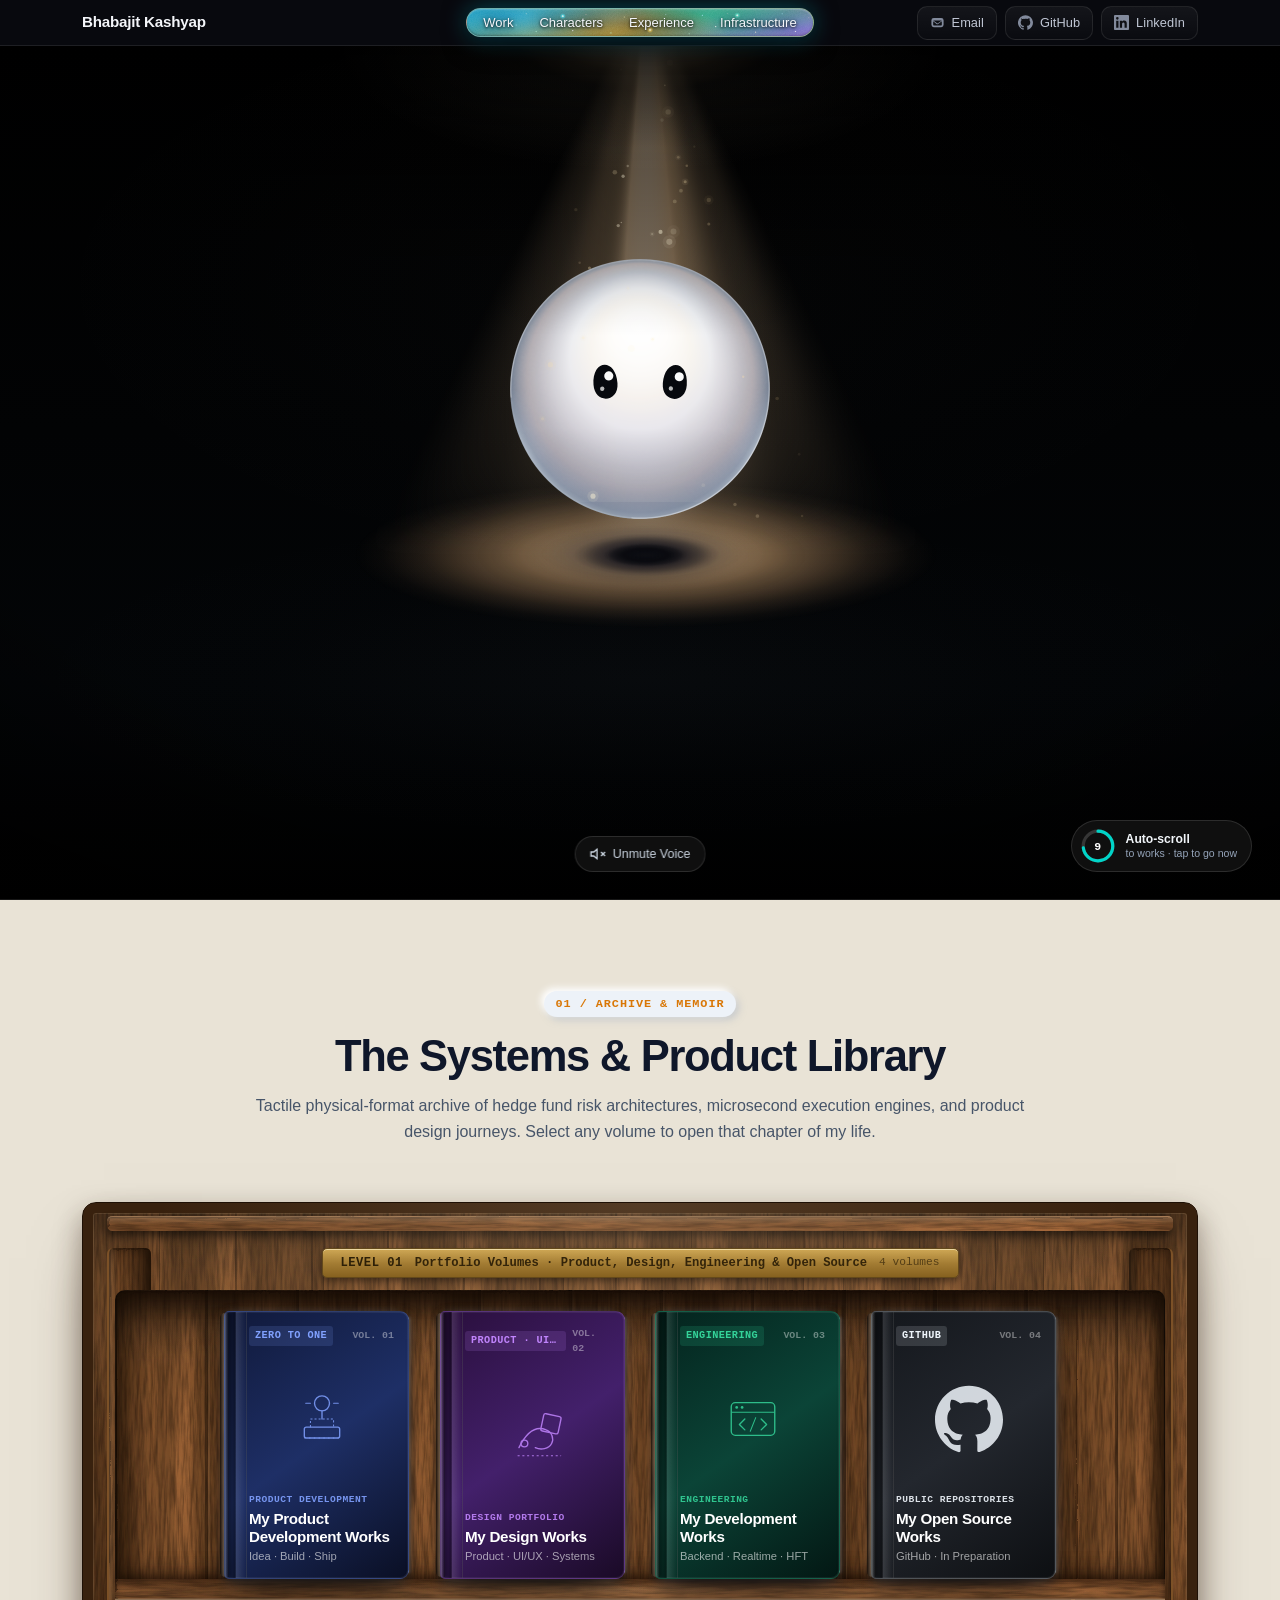
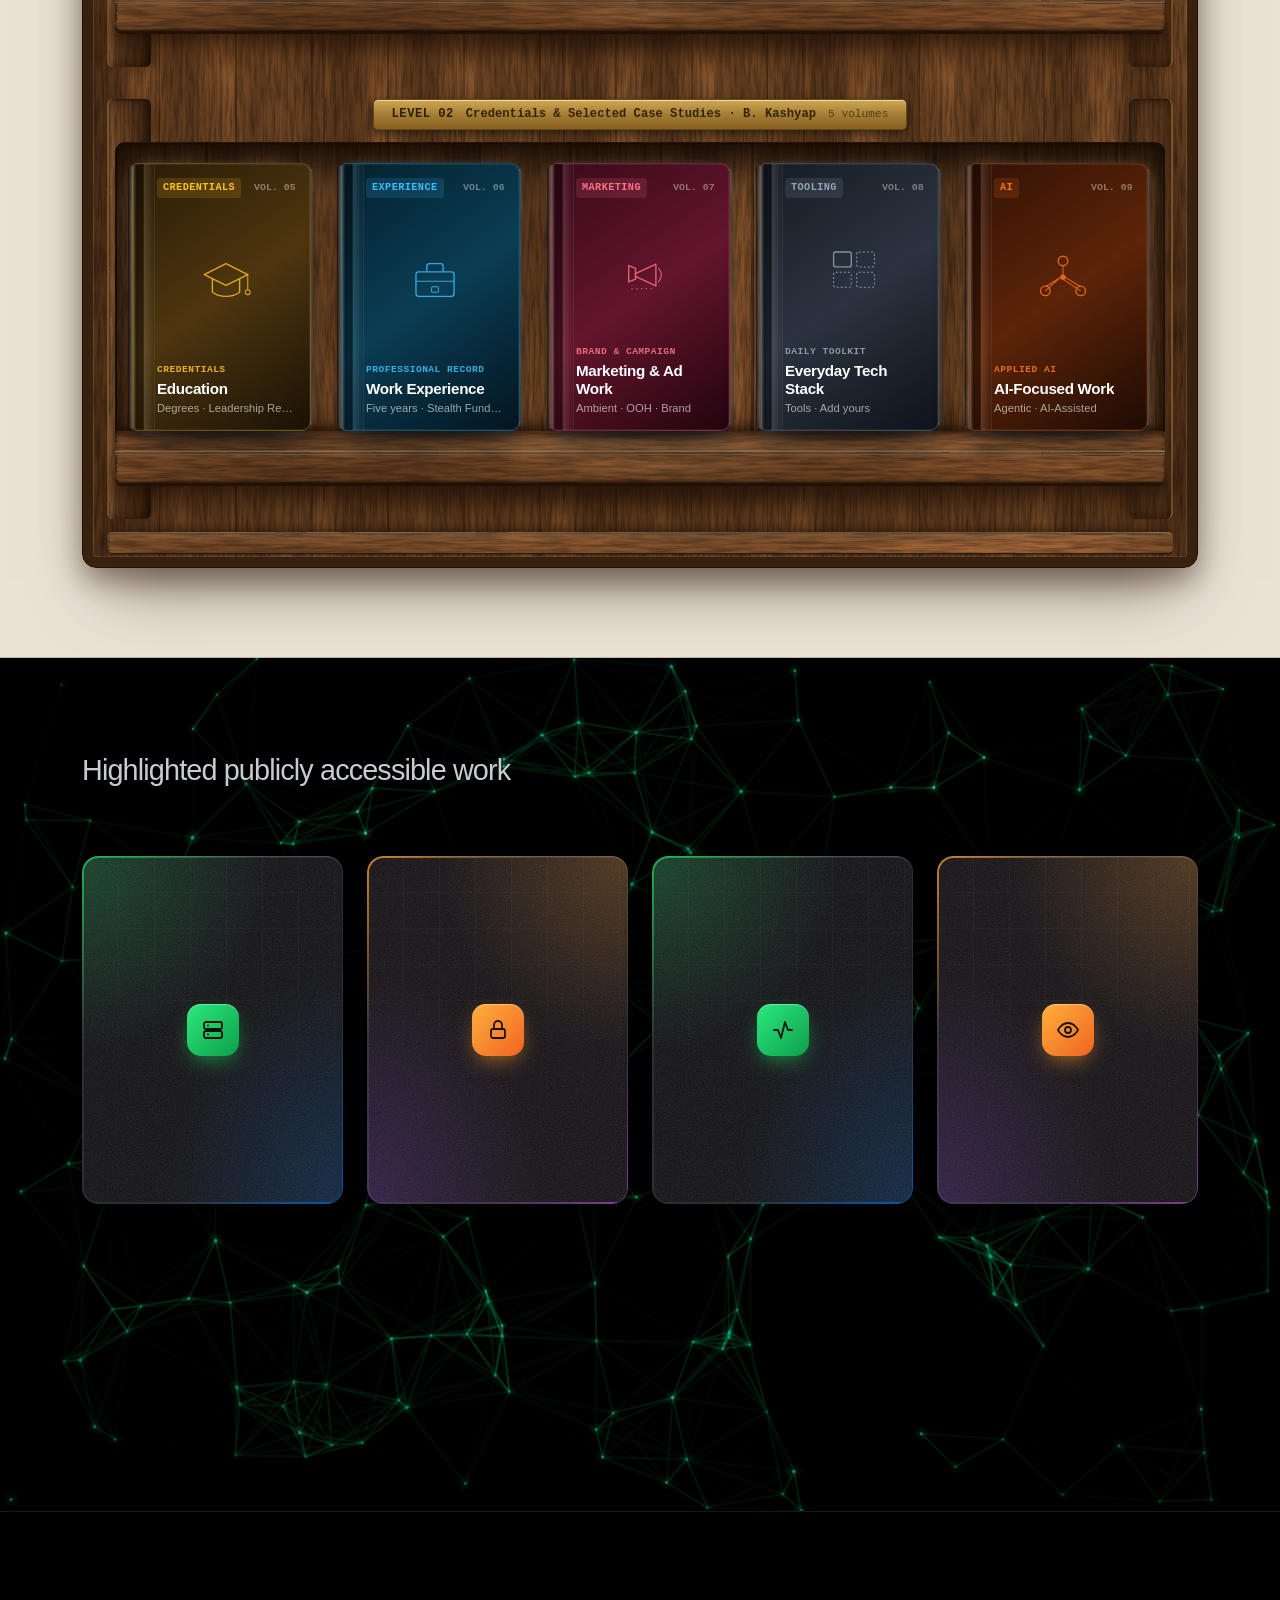
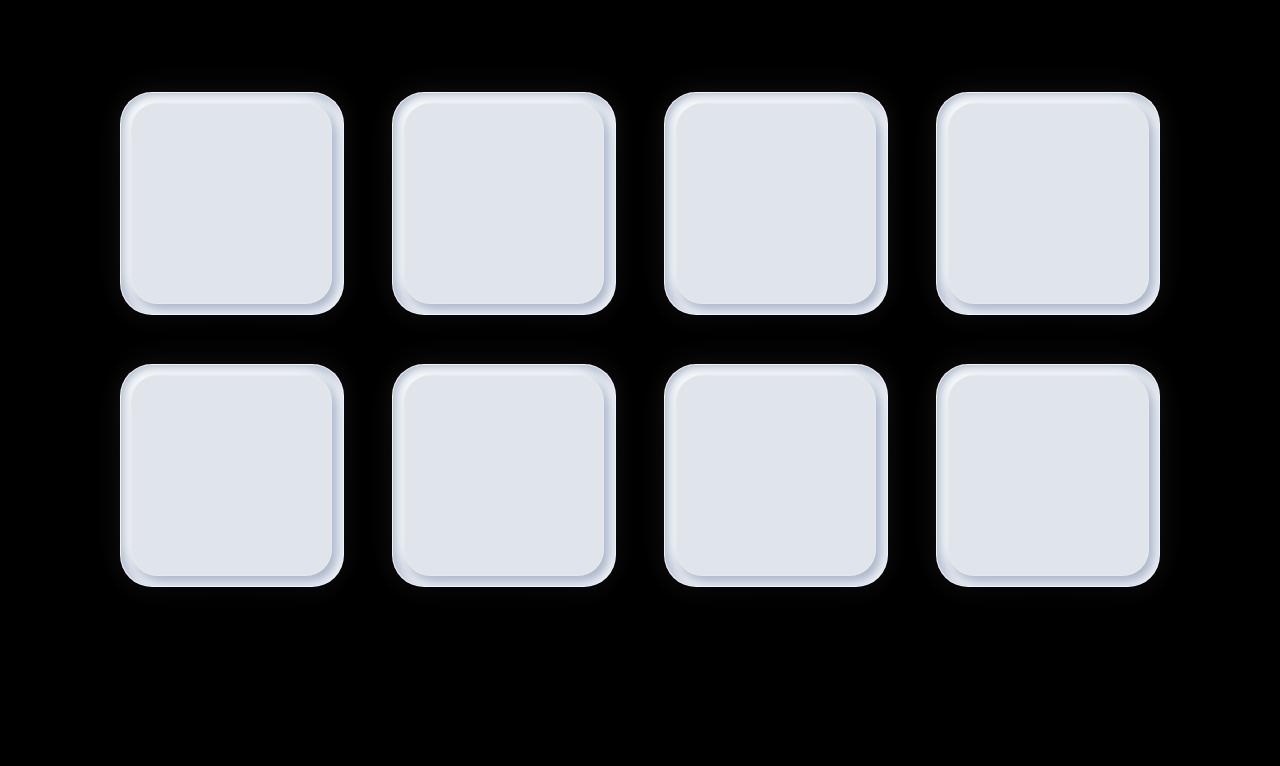
==== commit 4b0ca32b: "Clear the selected character tile on an outside click Clicking anywhere off the tiles drops the sele" ====
--- a/index.html
+++ b/index.html
@@ -976,6 +976,6 @@
   </div>
 
   <script src="assets/js/grok-bot.js?v=18"></script>
-  <script src="assets/js/main.js?v=17"></script>
+  <script src="assets/js/main.js?v=18"></script>
 </body>
 </html>
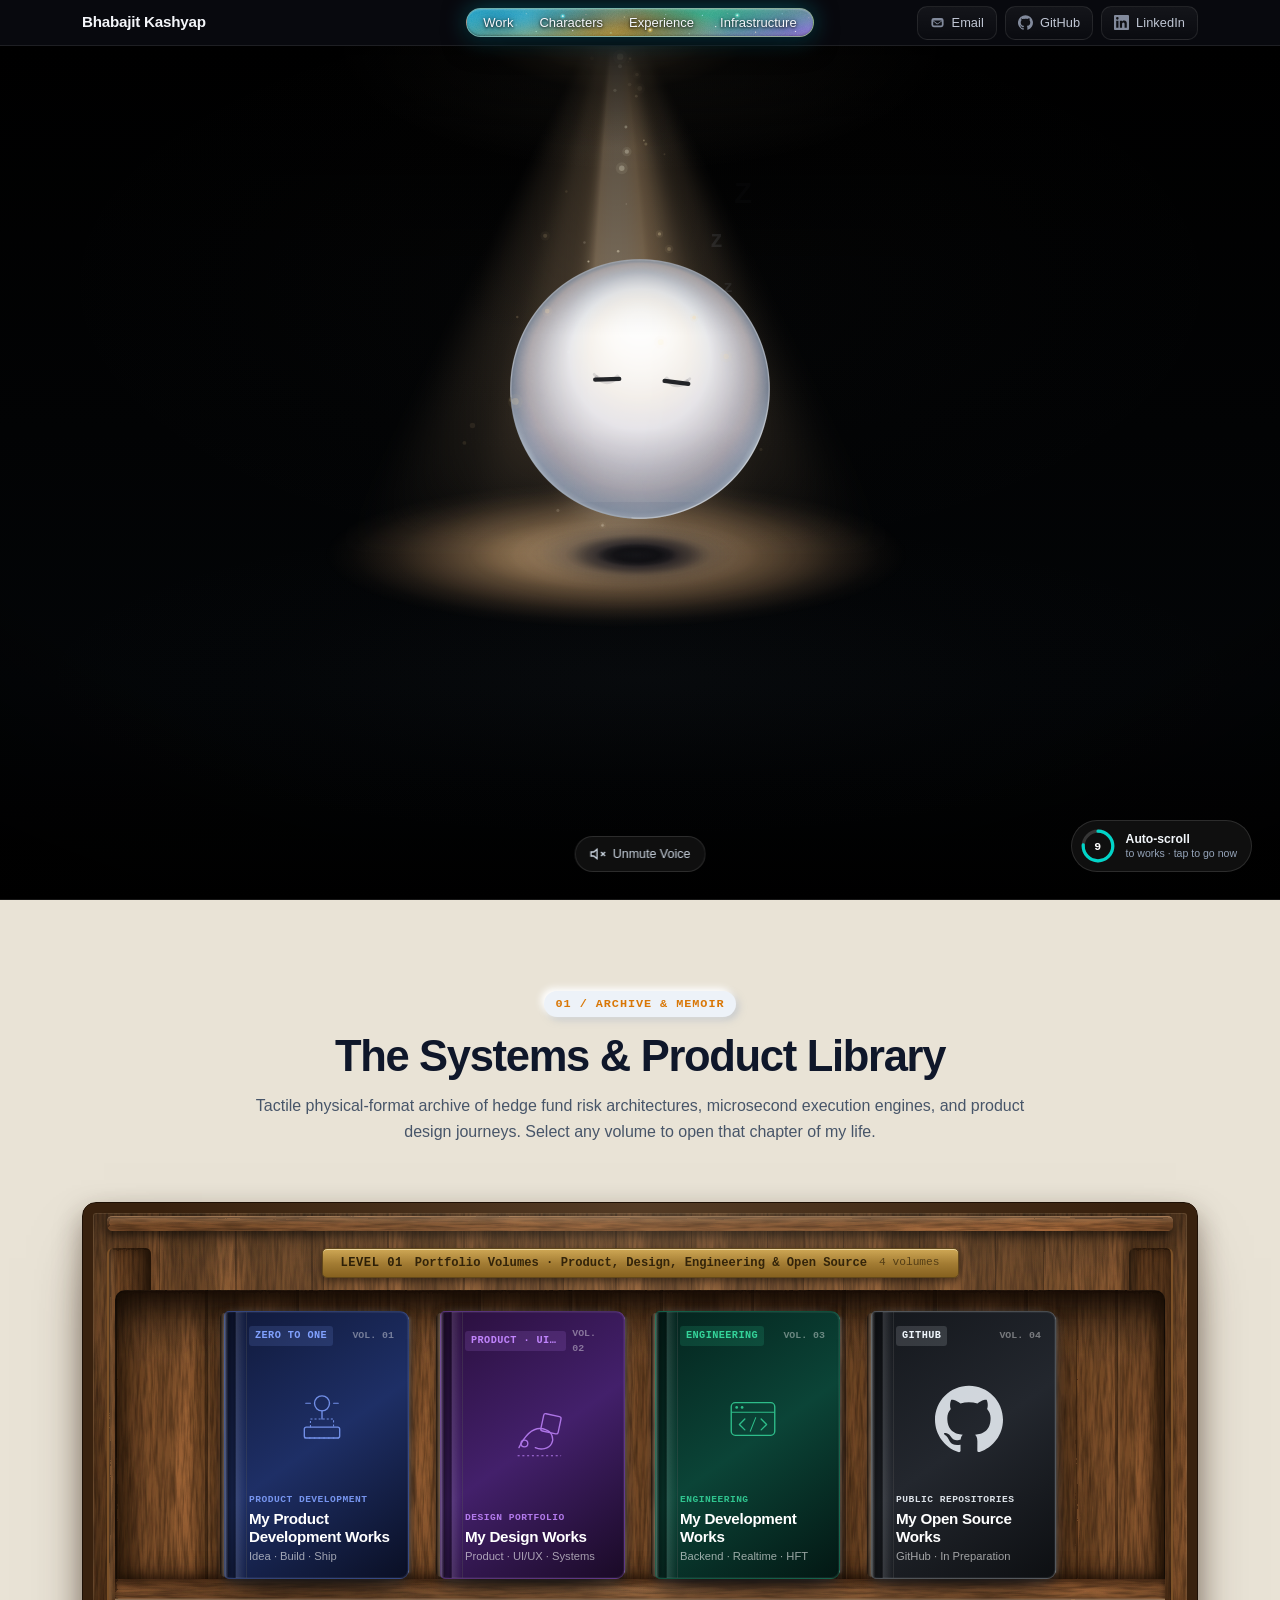
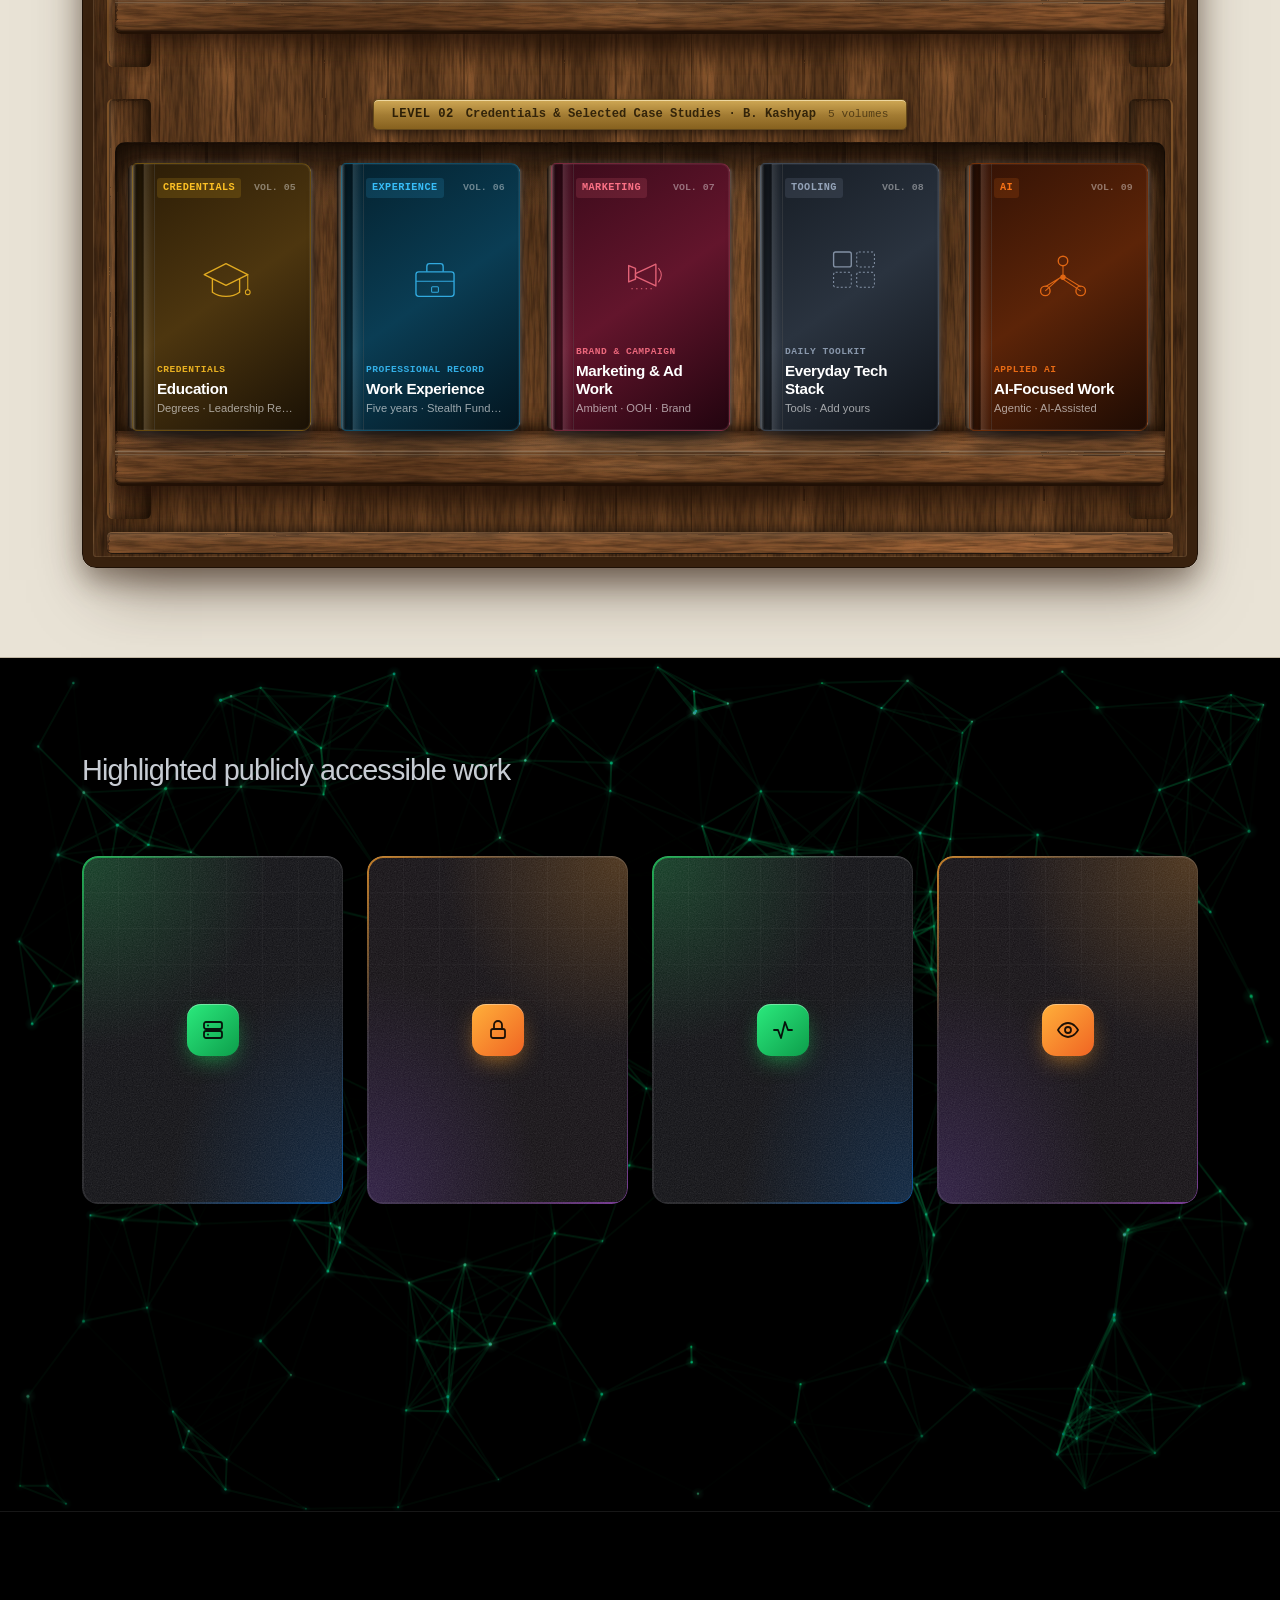
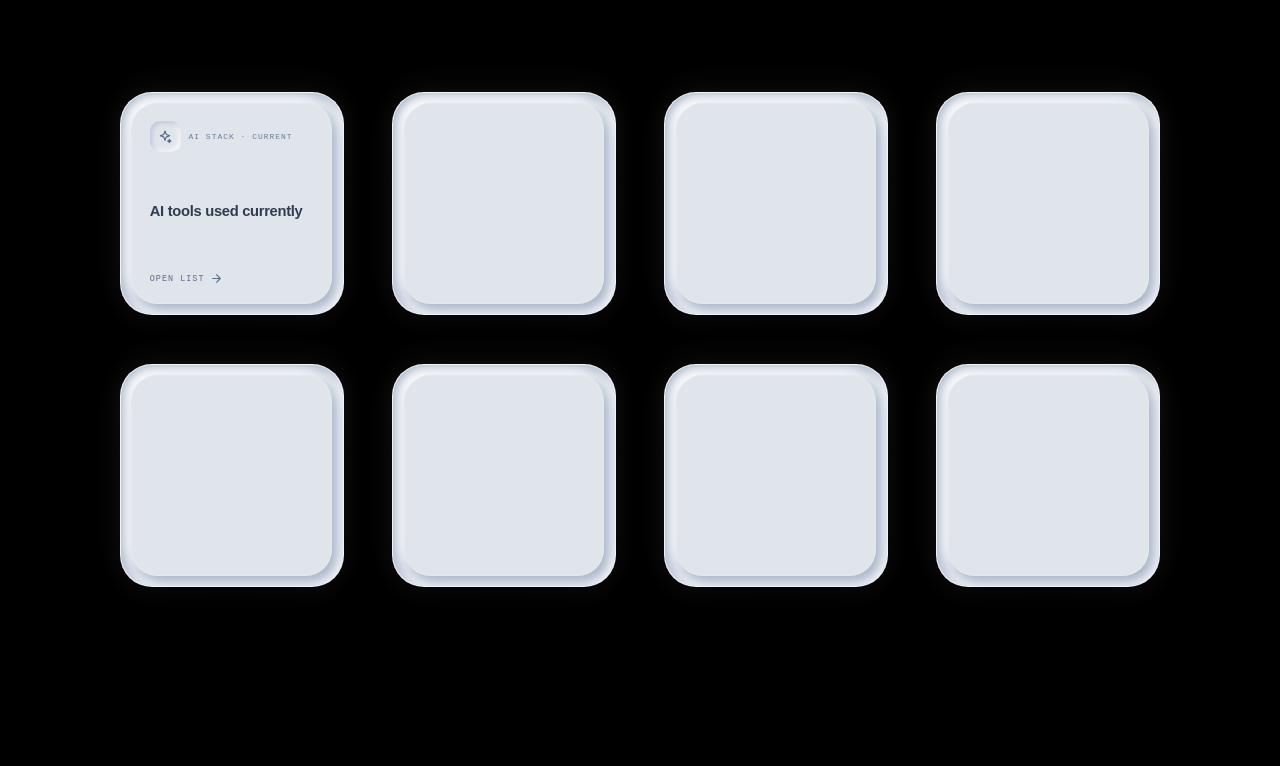
==== commit 5e3cf29f: "Add AI tools card and MCP servers dialog" ====
--- a/index.html
+++ b/index.html
@@ -8,7 +8,7 @@
   <link rel="preconnect" href="https://fonts.googleapis.com">
   <link rel="preconnect" href="https://fonts.gstatic.com" crossorigin>
   <link rel="stylesheet" href="https://fonts.googleapis.com/css2?family=Share+Tech+Mono&display=swap">
-  <link rel="stylesheet" href="assets/css/styles.css?v=65">
+  <link rel="stylesheet" href="assets/css/styles.css?v=66">
 </head>
 <body>
   <a class="skip-link" href="#main">Skip to content</a>
@@ -843,8 +843,27 @@
     <section class="section characters-section" id="characters" data-od-id="characters" aria-label="Character selection" data-rank="3">
       <div class="container characters-inner">
         <div class="characters-grid" role="group" aria-label="Character choices">
-          <button class="character-card" type="button" aria-label="Character option 1" aria-pressed="false">
-            <span class="character-frame"></span>
+          <button class="character-card character-card--ai" type="button" id="ai-tools-trigger" data-ai-tools-trigger aria-haspopup="dialog" aria-expanded="false" aria-controls="ai-tools-overlay" aria-label="AI tools used currently. Open the list.">
+            <span class="character-frame">
+              <span class="ai-tile">
+                <span class="ai-tile-top">
+                  <span class="ai-tile-glyph" aria-hidden="true">
+                    <svg viewBox="0 0 24 24" fill="none" stroke="currentColor" stroke-width="1.6" stroke-linecap="round" stroke-linejoin="round">
+                      <path d="M12 3l1.9 5.1L19 10l-5.1 1.9L12 17l-1.9-5.1L5 10l5.1-1.9L12 3Z"/>
+                      <path d="M18.5 15.5l.7 1.8 1.8.7-1.8.7-.7 1.8-.7-1.8-1.8-.7 1.8-.7.7-1.8Z"/>
+                    </svg>
+                  </span>
+                  <span class="ai-tile-kicker">AI Stack &middot; Current</span>
+                </span>
+                <span class="ai-tile-title">AI tools used currently</span>
+                <span class="ai-tile-action">
+                  <span>Open list</span>
+                  <svg viewBox="0 0 24 24" width="13" height="13" fill="none" stroke="currentColor" stroke-width="2" stroke-linecap="round" stroke-linejoin="round" aria-hidden="true">
+                    <path d="M5 12h14M12 5l7 7-7 7"/>
+                  </svg>
+                </span>
+              </span>
+            </span>
           </button>
           <button class="character-card" type="button" aria-label="Character option 2" aria-pressed="false">
             <span class="character-frame"></span>
@@ -961,6 +980,56 @@
       </div>
     </div>
 
+    <!-- ============ AI Tools Used Currently (Neumorphic Dialog) ============ -->
+    <div class="ai-tools-overlay" id="ai-tools-overlay" aria-hidden="true">
+      <div class="ai-tools-backdrop" data-ai-tools-close></div>
+
+      <div class="ai-tools-panel" role="dialog" aria-modal="true" aria-labelledby="ai-tools-title" aria-describedby="ai-tools-summary">
+        <header class="ai-tools-head">
+          <div class="ai-tools-head-copy">
+            <span class="ai-tools-eyebrow">Current Stack &middot; 2026</span>
+            <h2 class="ai-tools-title" id="ai-tools-title">AI tools used currently</h2>
+            <p class="ai-tools-summary" id="ai-tools-summary">The coding agents I work in, plus the MCP servers wired into them.</p>
+          </div>
+
+          <button type="button" class="ai-tools-close" id="ai-tools-close" aria-label="Close AI tools list" data-ai-tools-close>
+            <svg viewBox="0 0 24 24" width="18" height="18" fill="none" stroke="currentColor" stroke-width="2" stroke-linecap="round" aria-hidden="true">
+              <line x1="18" y1="6" x2="6" y2="18"></line>
+              <line x1="6" y1="6" x2="18" y2="18"></line>
+            </svg>
+          </button>
+        </header>
+
+        <div class="ai-tools-grid">
+          <section class="ai-tools-group" aria-labelledby="ai-tools-coding-title">
+            <div class="ai-tools-group-head">
+              <h3 class="ai-tools-group-title" id="ai-tools-coding-title">For coding</h3>
+              <span class="ai-tools-count">03</span>
+            </div>
+            <ul class="ai-tools-list">
+              <li class="ai-tools-item"><span class="ai-tools-index">01</span><span class="ai-tools-name">OpenCode</span></li>
+              <li class="ai-tools-item"><span class="ai-tools-index">02</span><span class="ai-tools-name">Claude Code</span></li>
+              <li class="ai-tools-item"><span class="ai-tools-index">03</span><span class="ai-tools-name">Antigravity</span></li>
+            </ul>
+          </section>
+
+          <section class="ai-tools-group" aria-labelledby="ai-tools-mcp-title">
+            <div class="ai-tools-group-head">
+              <h3 class="ai-tools-group-title" id="ai-tools-mcp-title">Other &middot; MCP servers</h3>
+              <span class="ai-tools-count">02</span>
+            </div>
+            <ul class="ai-tools-list">
+              <li class="ai-tools-item"><span class="ai-tools-index">01</span><span class="ai-tools-name">Figma MCP</span></li>
+              <li class="ai-tools-item"><span class="ai-tools-index">02</span><span class="ai-tools-name">Open-Design MCP</span></li>
+            </ul>
+            <p class="ai-tools-note">MCP is the protocol, not a tool. These are servers that expose design tools and context to the coding agents.</p>
+          </section>
+        </div>
+
+        <footer class="ai-tools-foot">Currently in the workflow</footer>
+      </div>
+    </div>
+
   </main>
 
   <footer data-od-id="site-footer"></footer>
@@ -975,7 +1044,7 @@
     <span class="page-rank__ticks"><i></i><i></i><i></i></span>
   </div>
 
-  <script src="assets/js/grok-bot.js?v=18"></script>
-  <script src="assets/js/main.js?v=18"></script>
+  <script src="assets/js/grok-bot.js?v=19"></script>
+  <script src="assets/js/main.js?v=19"></script>
 </body>
 </html>
--- a/assets/css/styles.css
+++ b/assets/css/styles.css
@@ -4317,6 +4317,369 @@
 }
 
 /* ============================================================
+   AI Tools Card + Neumorphic Dialog
+   ============================================================ */
+.character-card--ai {
+  text-align: left;
+  color: #33405a;
+}
+
+.character-card--ai .character-frame {
+  flex-direction: column;
+  align-items: stretch;
+  justify-content: flex-start;
+  padding: clamp(0.8rem, 1.55vw, 1.15rem);
+}
+
+.ai-tile {
+  display: flex;
+  flex-direction: column;
+  justify-content: space-between;
+  gap: 0.55rem;
+  width: 100%;
+  height: 100%;
+  text-align: left;
+}
+
+.ai-tile-top {
+  display: flex;
+  align-items: center;
+  gap: 0.5rem;
+  min-width: 0;
+}
+
+.ai-tile-glyph {
+  display: grid;
+  flex: 0 0 auto;
+  place-items: center;
+  width: clamp(28px, 2.4vw, 32px);
+  height: clamp(28px, 2.4vw, 32px);
+  border-radius: 10px;
+  color: #4f607d;
+  background: #e0e5ec;
+  box-shadow:
+    inset 2px 2px 5px rgba(163, 177, 198, 0.6),
+    inset -2px -2px 5px rgba(255, 255, 255, 0.92);
+}
+
+.ai-tile-glyph svg {
+  width: 16px;
+  height: 16px;
+}
+
+.ai-tile-kicker {
+  font-family: var(--font-mono);
+  font-size: clamp(0.44rem, 0.62vw, 0.54rem);
+  font-weight: 500;
+  line-height: 1.3;
+  letter-spacing: 0.13em;
+  text-transform: uppercase;
+  color: #6c7c95;
+}
+
+.ai-tile-title {
+  font-size: clamp(0.92rem, 1.02vw, 1.1rem);
+  font-weight: 700;
+  line-height: 1.18;
+  letter-spacing: -0.02em;
+  color: #2f3b50;
+}
+
+.ai-tile-action {
+  display: inline-flex;
+  align-items: center;
+  gap: 0.35rem;
+  font-family: var(--font-mono);
+  font-size: clamp(0.47rem, 0.66vw, 0.56rem);
+  font-weight: 500;
+  letter-spacing: 0.12em;
+  text-transform: uppercase;
+  color: #5a6b86;
+}
+
+.ai-tile-action svg {
+  transition: transform 0.25s var(--ease);
+}
+
+.character-card--ai:hover .ai-tile-action svg,
+.character-card--ai:focus-visible .ai-tile-action svg {
+  transform: translateX(3px);
+}
+
+body.ai-tools-locked {
+  overflow: hidden;
+}
+
+.ai-tools-overlay {
+  position: fixed;
+  inset: 0;
+  z-index: 9998;
+  display: flex;
+  align-items: center;
+  justify-content: center;
+  padding: clamp(14px, 4vw, 32px);
+  visibility: hidden;
+  opacity: 0;
+  pointer-events: none;
+  transition:
+    opacity 0.24s var(--ease),
+    visibility 0s linear 0.24s;
+}
+
+.ai-tools-overlay.is-open {
+  visibility: visible;
+  opacity: 1;
+  pointer-events: auto;
+  transition:
+    opacity 0.24s var(--ease),
+    visibility 0s linear 0s;
+}
+
+.ai-tools-backdrop {
+  position: absolute;
+  inset: 0;
+  background: rgba(4, 7, 14, 0.74);
+  backdrop-filter: blur(10px);
+  -webkit-backdrop-filter: blur(10px);
+}
+
+.ai-tools-panel {
+  position: relative;
+  z-index: 1;
+  width: 100%;
+  max-width: 760px;
+  max-height: 88vh;
+  max-height: 88svh;
+  overflow-y: auto;
+  overscroll-behavior: contain;
+  padding: clamp(22px, 3.4vw, 34px);
+  color: #2f3b50;
+  background: #e0e5ec;
+  border: 1px solid rgba(255, 255, 255, 0.62);
+  border-radius: 28px;
+  box-shadow:
+    -8px -8px 20px rgba(255, 255, 255, 0.5),
+    18px 22px 56px rgba(0, 0, 0, 0.55),
+    0 24px 48px -12px rgba(4, 7, 14, 0.6);
+  opacity: 0;
+  transform: translateY(18px) scale(0.97);
+  transition:
+    opacity 0.28s var(--ease),
+    transform 0.34s var(--ease);
+}
+
+.ai-tools-overlay.is-open .ai-tools-panel {
+  opacity: 1;
+  transform: none;
+}
+
+.ai-tools-head {
+  display: flex;
+  align-items: flex-start;
+  justify-content: space-between;
+  gap: 1.25rem;
+  padding-bottom: 1.15rem;
+  border-bottom: 1px solid rgba(163, 177, 198, 0.55);
+}
+
+.ai-tools-head-copy {
+  min-width: 0;
+}
+
+.ai-tools-eyebrow,
+.ai-tools-group-title,
+.ai-tools-count,
+.ai-tools-index,
+.ai-tools-foot {
+  font-family: var(--font-mono);
+  text-transform: uppercase;
+}
+
+.ai-tools-eyebrow {
+  display: block;
+  font-size: 0.6rem;
+  letter-spacing: 0.18em;
+  color: #68788f;
+}
+
+.ai-tools-title {
+  margin-top: 0.45rem;
+  font-size: clamp(1.4rem, 2.7vw, 1.95rem);
+  font-weight: 700;
+  line-height: 1.14;
+  letter-spacing: -0.03em;
+  color: #263249;
+}
+
+.ai-tools-summary {
+  max-width: 48ch;
+  margin-top: 0.5rem;
+  font-size: 0.86rem;
+  line-height: 1.5;
+  color: #5a6a82;
+}
+
+.ai-tools-close {
+  display: grid;
+  flex: 0 0 auto;
+  place-items: center;
+  width: 42px;
+  height: 42px;
+  color: #435269;
+  background: #e0e5ec;
+  border: 0;
+  border-radius: 14px;
+  cursor: pointer;
+  box-shadow:
+    4px 4px 10px rgba(163, 177, 198, 0.75),
+    -4px -4px 10px rgba(255, 255, 255, 0.95);
+  transition:
+    box-shadow 0.2s var(--ease),
+    color 0.2s var(--ease);
+}
+
+.ai-tools-close:hover {
+  color: #1f2c42;
+}
+
+.ai-tools-close:active {
+  box-shadow:
+    inset 3px 3px 8px rgba(163, 177, 198, 0.78),
+    inset -3px -3px 8px rgba(255, 255, 255, 0.95);
+}
+
+.ai-tools-close:focus-visible {
+  outline: 2px solid #4f607d;
+  outline-offset: 3px;
+}
+
+.ai-tools-grid {
+  display: grid;
+  grid-template-columns: minmax(0, 1.08fr) minmax(0, 0.92fr);
+  gap: clamp(16px, 3vw, 28px);
+  padding-top: 1.35rem;
+}
+
+.ai-tools-group {
+  min-width: 0;
+}
+
+.ai-tools-group-head {
+  display: flex;
+  align-items: center;
+  justify-content: space-between;
+  gap: 0.6rem;
+  margin-bottom: 0.62rem;
+}
+
+.ai-tools-group-title {
+  font-size: 0.62rem;
+  font-weight: 700;
+  letter-spacing: 0.14em;
+  color: #5c6d86;
+}
+
+.ai-tools-count {
+  font-size: 0.56rem;
+  letter-spacing: 0.08em;
+  color: #8492a6;
+}
+
+.ai-tools-list {
+  display: flex;
+  flex-direction: column;
+  gap: 0.55rem;
+  list-style: none;
+}
+
+.ai-tools-item {
+  display: flex;
+  align-items: center;
+  gap: 0.72rem;
+  min-height: 48px;
+  padding: 0.62rem 0.88rem;
+  background: #e4e9f0;
+  border-radius: 14px;
+  box-shadow:
+    inset 2px 2px 5px rgba(163, 177, 198, 0.45),
+    inset -2px -2px 5px rgba(255, 255, 255, 0.88);
+}
+
+.ai-tools-index {
+  font-size: 0.56rem;
+  letter-spacing: 0.06em;
+  color: #7d8ca2;
+}
+
+.ai-tools-name {
+  font-size: 0.92rem;
+  font-weight: 600;
+  letter-spacing: -0.01em;
+  color: #2c384d;
+}
+
+.ai-tools-note {
+  margin-top: 0.72rem;
+  font-size: 0.68rem;
+  line-height: 1.55;
+  color: #6a7890;
+}
+
+.ai-tools-foot {
+  display: flex;
+  align-items: center;
+  gap: 0.45rem;
+  margin-top: 1.4rem;
+  padding-top: 0.9rem;
+  border-top: 1px solid rgba(163, 177, 198, 0.5);
+  font-size: 0.55rem;
+  letter-spacing: 0.12em;
+  color: #7a889c;
+}
+
+.ai-tools-foot::before {
+  content: "";
+  flex: 0 0 auto;
+  width: 6px;
+  height: 6px;
+  border-radius: 50%;
+  background: #2f9e6e;
+  box-shadow: 0 0 8px rgba(47, 158, 110, 0.55);
+}
+
+@media (max-width: 620px) {
+  .ai-tools-panel {
+    border-radius: 22px;
+  }
+
+  .ai-tools-grid {
+    grid-template-columns: 1fr;
+  }
+
+  .ai-tools-head {
+    gap: 0.9rem;
+  }
+
+  .ai-tools-close {
+    width: 38px;
+    height: 38px;
+    border-radius: 12px;
+  }
+}
+
+@media (prefers-reduced-motion: reduce) {
+  .ai-tools-overlay,
+  .ai-tools-panel,
+  .ai-tile-action svg {
+    transition: none;
+  }
+
+  .ai-tools-panel {
+    transform: none;
+  }
+}
+
+/* ============================================================
    Page Rank HUD
    Tiny "SEC 01 / 03" marker for the main pages. The hero is
    excluded, so the HUD only fades in once a ranked section
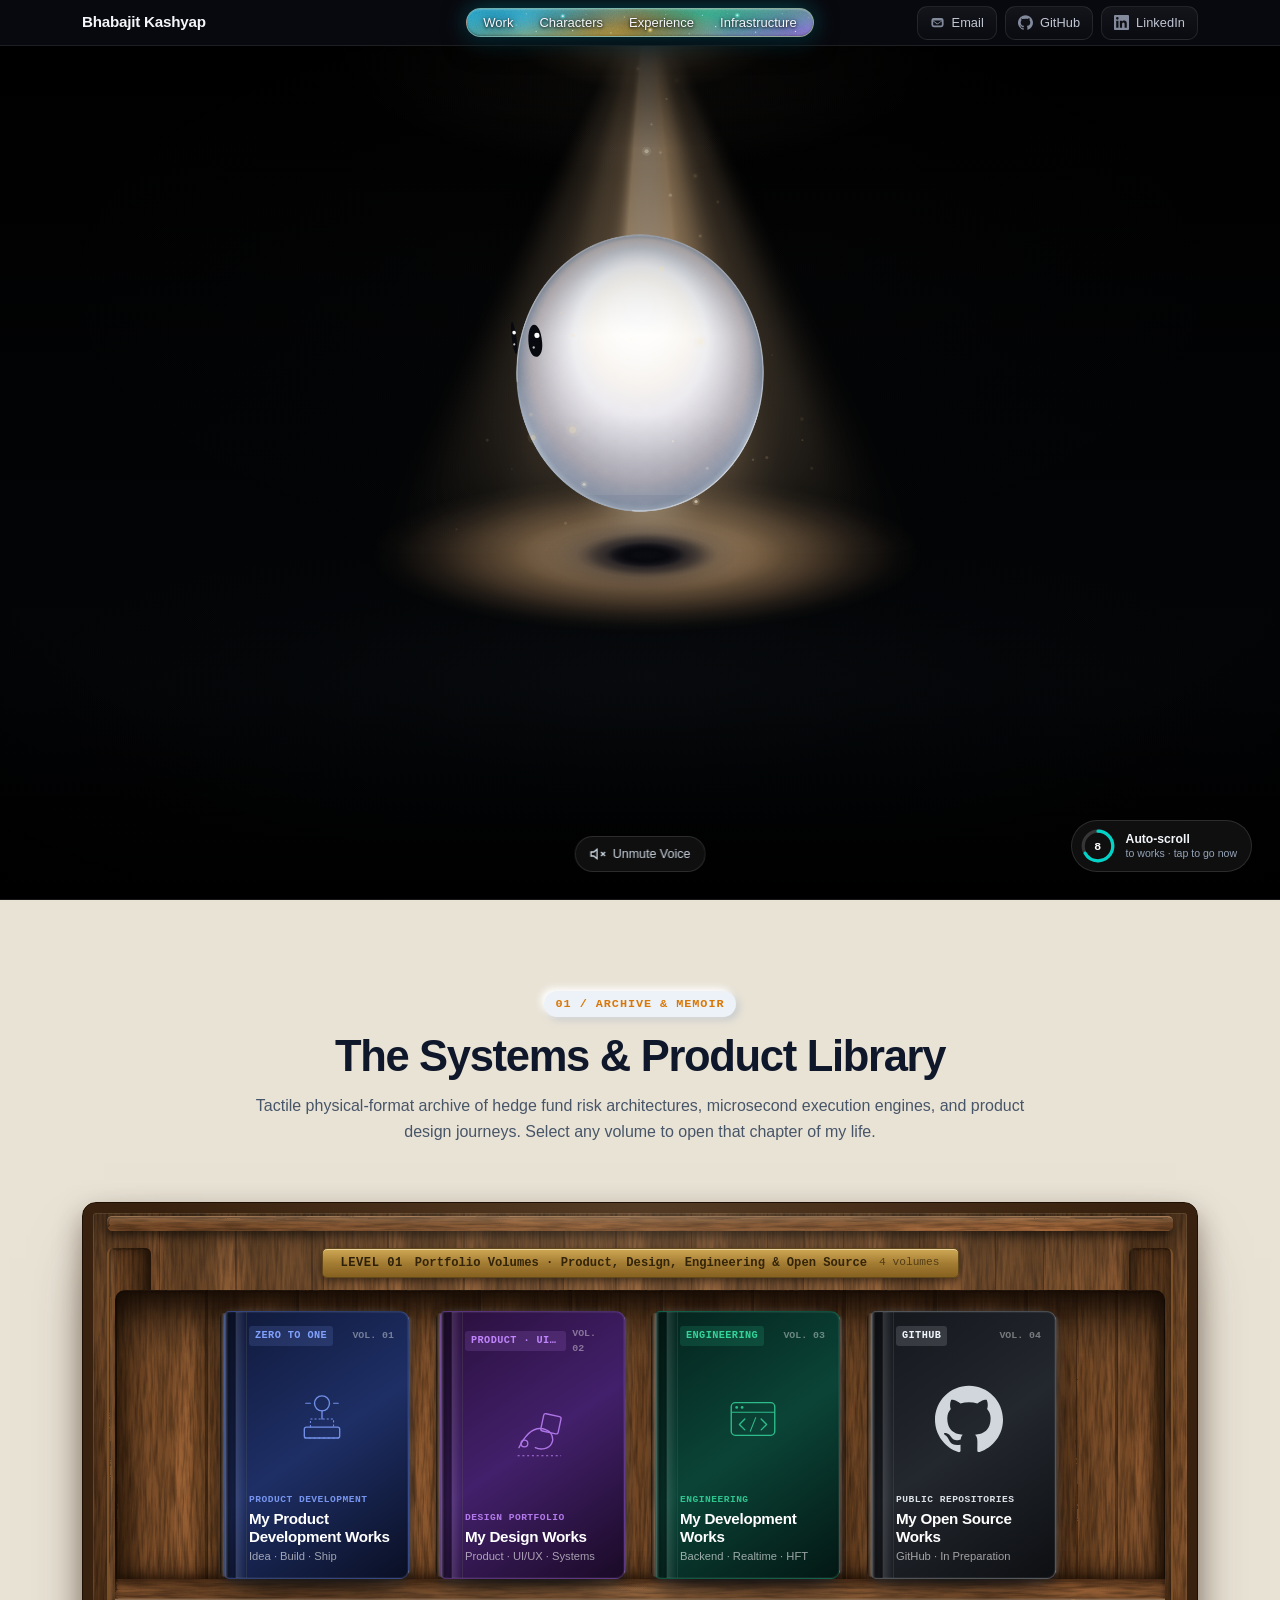
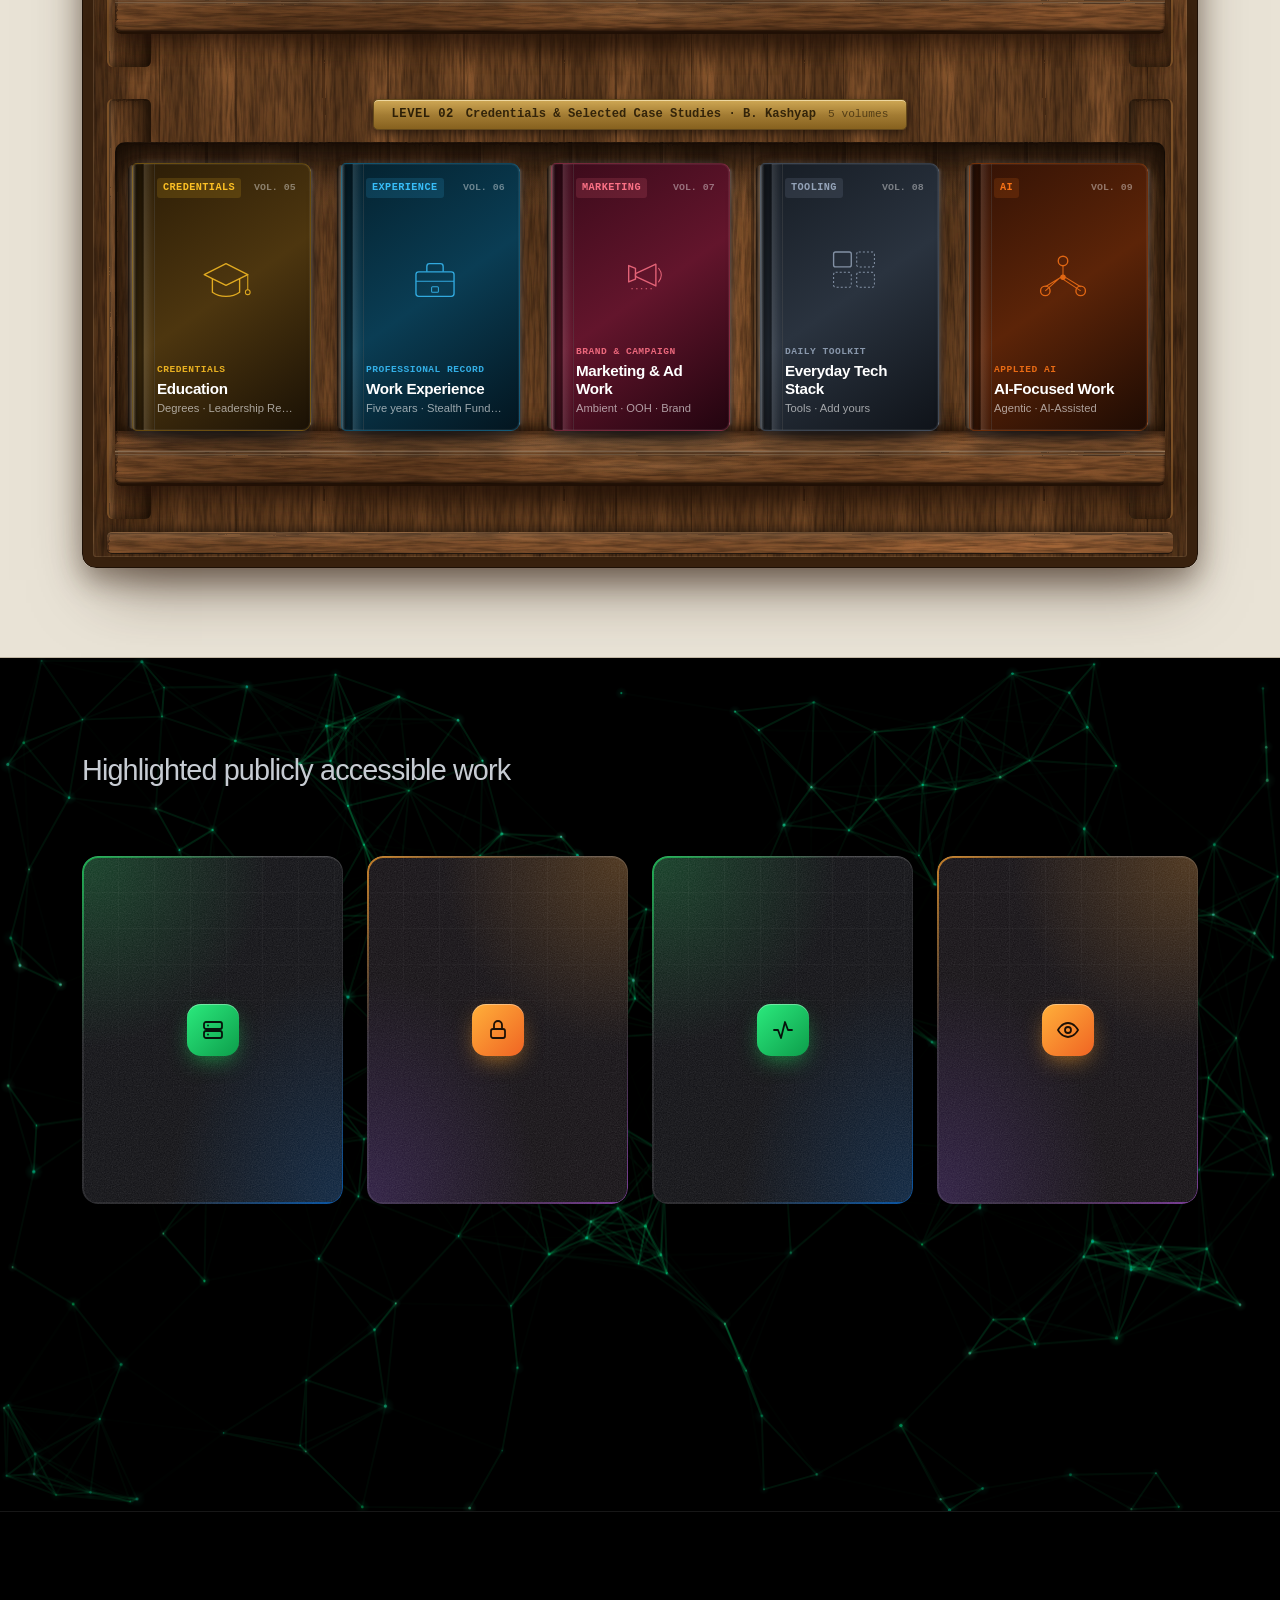
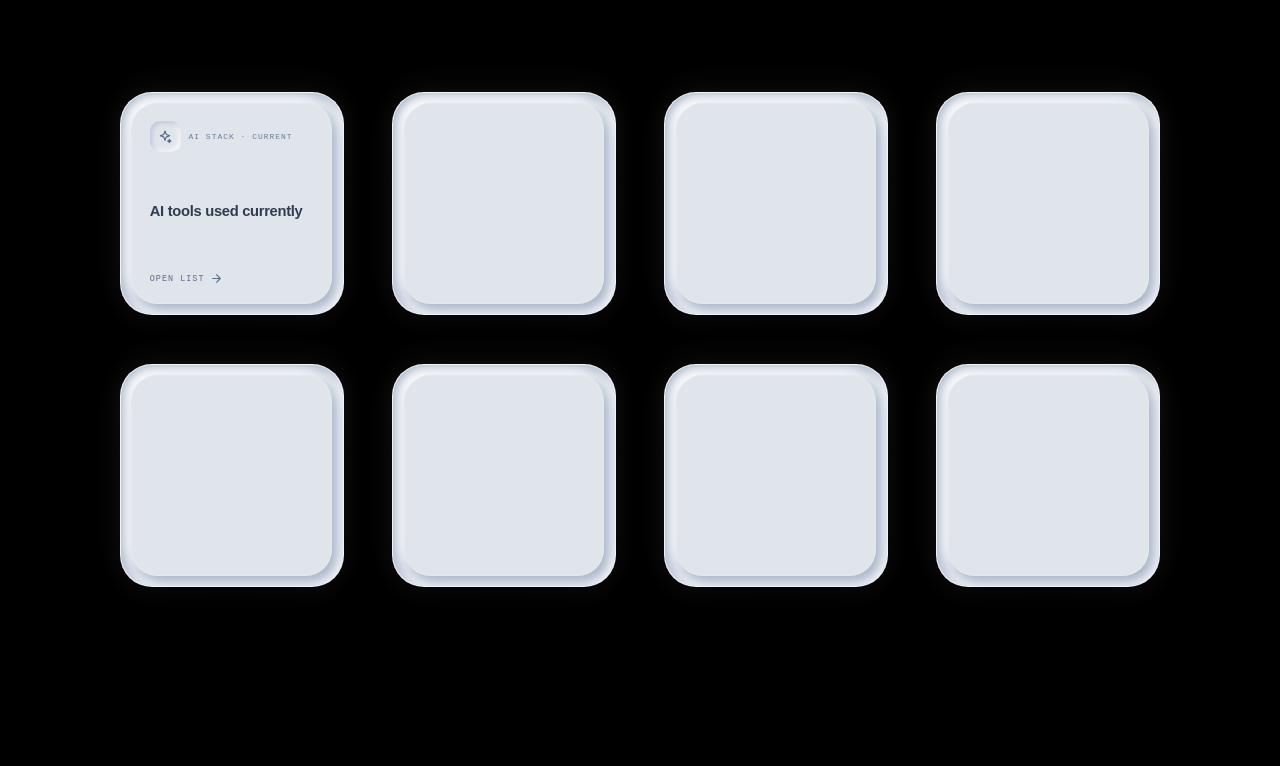
==== commit 416d590f: "Reveal AI tools inside the first neumorphic tile" ====
--- a/index.html
+++ b/index.html
@@ -8,7 +8,7 @@
   <link rel="preconnect" href="https://fonts.googleapis.com">
   <link rel="preconnect" href="https://fonts.gstatic.com" crossorigin>
   <link rel="stylesheet" href="https://fonts.googleapis.com/css2?family=Share+Tech+Mono&display=swap">
-  <link rel="stylesheet" href="assets/css/styles.css?v=66">
+  <link rel="stylesheet" href="assets/css/styles.css?v=67">
 </head>
 <body>
   <a class="skip-link" href="#main">Skip to content</a>
@@ -843,24 +843,51 @@
     <section class="section characters-section" id="characters" data-od-id="characters" aria-label="Character selection" data-rank="3">
       <div class="container characters-inner">
         <div class="characters-grid" role="group" aria-label="Character choices">
-          <button class="character-card character-card--ai" type="button" id="ai-tools-trigger" data-ai-tools-trigger aria-haspopup="dialog" aria-expanded="false" aria-controls="ai-tools-overlay" aria-label="AI tools used currently. Open the list.">
+          <button class="character-card character-card--ai" type="button" id="ai-tools-trigger" data-ai-tools-trigger aria-expanded="false" aria-controls="ai-tools-list" aria-label="AI tools used currently. Open the list.">
             <span class="character-frame">
               <span class="ai-tile">
-                <span class="ai-tile-top">
-                  <span class="ai-tile-glyph" aria-hidden="true">
-                    <svg viewBox="0 0 24 24" fill="none" stroke="currentColor" stroke-width="1.6" stroke-linecap="round" stroke-linejoin="round">
-                      <path d="M12 3l1.9 5.1L19 10l-5.1 1.9L12 17l-1.9-5.1L5 10l5.1-1.9L12 3Z"/>
-                      <path d="M18.5 15.5l.7 1.8 1.8.7-1.8.7-.7 1.8-.7-1.8-1.8-.7 1.8-.7.7-1.8Z"/>
+                <span class="ai-tile-front">
+                  <span class="ai-tile-top">
+                    <span class="ai-tile-glyph" aria-hidden="true">
+                      <svg viewBox="0 0 24 24" fill="none" stroke="currentColor" stroke-width="1.6" stroke-linecap="round" stroke-linejoin="round">
+                        <path d="M12 3l1.9 5.1L19 10l-5.1 1.9L12 17l-1.9-5.1L5 10l5.1-1.9L12 3Z"/>
+                        <path d="M18.5 15.5l.7 1.8 1.8.7-1.8.7-.7 1.8-.7-1.8-1.8-.7 1.8-.7.7-1.8Z"/>
+                      </svg>
+                    </span>
+                    <span class="ai-tile-kicker">AI Stack &middot; Current</span>
+                  </span>
+                  <span class="ai-tile-title">AI tools used currently</span>
+                  <span class="ai-tile-action">
+                    <span>Open list</span>
+                    <svg viewBox="0 0 24 24" width="13" height="13" fill="none" stroke="currentColor" stroke-width="2" stroke-linecap="round" stroke-linejoin="round" aria-hidden="true">
+                      <path d="M5 12h14M12 5l7 7-7 7"/>
                     </svg>
                   </span>
-                  <span class="ai-tile-kicker">AI Stack &middot; Current</span>
                 </span>
-                <span class="ai-tile-title">AI tools used currently</span>
-                <span class="ai-tile-action">
-                  <span>Open list</span>
-                  <svg viewBox="0 0 24 24" width="13" height="13" fill="none" stroke="currentColor" stroke-width="2" stroke-linecap="round" stroke-linejoin="round" aria-hidden="true">
-                    <path d="M5 12h14M12 5l7 7-7 7"/>
-                  </svg>
+
+                <span class="ai-tile-list" id="ai-tools-list" aria-hidden="true">
+                  <span class="ai-tile-list-head">
+                    <span>AI Stack</span>
+                    <span>Current</span>
+                  </span>
+
+                  <span class="ai-tools-group">
+                    <span class="ai-tools-group-title">For coding</span>
+                    <span class="ai-tools-row"><span class="ai-tools-row-index">01</span><span>OpenCode</span></span>
+                    <span class="ai-tools-row"><span class="ai-tools-row-index">02</span><span>Claude Code</span></span>
+                    <span class="ai-tools-row"><span class="ai-tools-row-index">03</span><span>Antigravity</span></span>
+                  </span>
+
+                  <span class="ai-tools-group">
+                    <span class="ai-tools-group-title">Other &middot; MCP servers</span>
+                    <span class="ai-tools-row"><span class="ai-tools-row-index">01</span><span>Figma MCP</span></span>
+                    <span class="ai-tools-row"><span class="ai-tools-row-index">02</span><span>Open-Design MCP</span></span>
+                  </span>
+
+                  <span class="ai-tile-list-foot">
+                    <span>Close list</span>
+                    <span>05 entries</span>
+                  </span>
                 </span>
               </span>
             </span>
@@ -980,56 +1007,6 @@
       </div>
     </div>
 
-    <!-- ============ AI Tools Used Currently (Neumorphic Dialog) ============ -->
-    <div class="ai-tools-overlay" id="ai-tools-overlay" aria-hidden="true">
-      <div class="ai-tools-backdrop" data-ai-tools-close></div>
-
-      <div class="ai-tools-panel" role="dialog" aria-modal="true" aria-labelledby="ai-tools-title" aria-describedby="ai-tools-summary">
-        <header class="ai-tools-head">
-          <div class="ai-tools-head-copy">
-            <span class="ai-tools-eyebrow">Current Stack &middot; 2026</span>
-            <h2 class="ai-tools-title" id="ai-tools-title">AI tools used currently</h2>
-            <p class="ai-tools-summary" id="ai-tools-summary">The coding agents I work in, plus the MCP servers wired into them.</p>
-          </div>
-
-          <button type="button" class="ai-tools-close" id="ai-tools-close" aria-label="Close AI tools list" data-ai-tools-close>
-            <svg viewBox="0 0 24 24" width="18" height="18" fill="none" stroke="currentColor" stroke-width="2" stroke-linecap="round" aria-hidden="true">
-              <line x1="18" y1="6" x2="6" y2="18"></line>
-              <line x1="6" y1="6" x2="18" y2="18"></line>
-            </svg>
-          </button>
-        </header>
-
-        <div class="ai-tools-grid">
-          <section class="ai-tools-group" aria-labelledby="ai-tools-coding-title">
-            <div class="ai-tools-group-head">
-              <h3 class="ai-tools-group-title" id="ai-tools-coding-title">For coding</h3>
-              <span class="ai-tools-count">03</span>
-            </div>
-            <ul class="ai-tools-list">
-              <li class="ai-tools-item"><span class="ai-tools-index">01</span><span class="ai-tools-name">OpenCode</span></li>
-              <li class="ai-tools-item"><span class="ai-tools-index">02</span><span class="ai-tools-name">Claude Code</span></li>
-              <li class="ai-tools-item"><span class="ai-tools-index">03</span><span class="ai-tools-name">Antigravity</span></li>
-            </ul>
-          </section>
-
-          <section class="ai-tools-group" aria-labelledby="ai-tools-mcp-title">
-            <div class="ai-tools-group-head">
-              <h3 class="ai-tools-group-title" id="ai-tools-mcp-title">Other &middot; MCP servers</h3>
-              <span class="ai-tools-count">02</span>
-            </div>
-            <ul class="ai-tools-list">
-              <li class="ai-tools-item"><span class="ai-tools-index">01</span><span class="ai-tools-name">Figma MCP</span></li>
-              <li class="ai-tools-item"><span class="ai-tools-index">02</span><span class="ai-tools-name">Open-Design MCP</span></li>
-            </ul>
-            <p class="ai-tools-note">MCP is the protocol, not a tool. These are servers that expose design tools and context to the coding agents.</p>
-          </section>
-        </div>
-
-        <footer class="ai-tools-foot">Currently in the workflow</footer>
-      </div>
-    </div>
-
   </main>
 
   <footer data-od-id="site-footer"></footer>
@@ -1044,7 +1021,7 @@
     <span class="page-rank__ticks"><i></i><i></i><i></i></span>
   </div>
 
-  <script src="assets/js/grok-bot.js?v=19"></script>
-  <script src="assets/js/main.js?v=19"></script>
+  <script src="assets/js/grok-bot.js?v=20"></script>
+  <script src="assets/js/main.js?v=20"></script>
 </body>
 </html>
--- a/assets/css/styles.css
+++ b/assets/css/styles.css
@@ -4317,7 +4317,7 @@
 }
 
 /* ============================================================
-   AI Tools Card + Neumorphic Dialog
+   AI Tools Card + In-Tile List
    ============================================================ */
 .character-card--ai {
   text-align: left;
@@ -4332,10 +4332,7 @@
 }
 
 .ai-tile {
-  display: flex;
-  flex-direction: column;
-  justify-content: space-between;
-  gap: 0.55rem;
+  display: grid;
   width: 100%;
   height: 100%;
   text-align: left;
@@ -4406,276 +4403,163 @@
   transform: translateX(3px);
 }
 
-body.ai-tools-locked {
-  overflow: hidden;
-}
-
-.ai-tools-overlay {
-  position: fixed;
-  inset: 0;
-  z-index: 9998;
-  display: flex;
-  align-items: center;
-  justify-content: center;
-  padding: clamp(14px, 4vw, 32px);
+/* Recessed state: the tile itself becomes an inset well. */
+.character-card--ai.is-open {
+  box-shadow:
+    inset 7px 7px 16px rgba(163, 177, 198, 0.72),
+    inset -5px -5px 12px rgba(255, 255, 255, 0.92),
+    0 18px 34px -26px rgba(0, 0, 0, 0.9);
+}
+
+.character-card--ai.is-open .character-frame {
+  box-shadow:
+    inset 4px 5px 11px rgba(163, 177, 198, 0.62),
+    inset -4px -5px 11px rgba(255, 255, 255, 0.88);
+}
+
+/* Front face and the in-tile list share one grid cell. */
+.ai-tile-front,
+.ai-tile-list {
+  grid-area: 1 / 1;
+  min-width: 0;
+}
+
+.ai-tile-front {
+  display: flex;
+  flex-direction: column;
+  justify-content: space-between;
+  gap: 0.55rem;
+  transition:
+    opacity 0.18s var(--ease),
+    transform 0.28s var(--ease),
+    visibility 0s linear 0s;
+}
+
+.ai-tile-list {
+  display: flex;
+  flex-direction: column;
+  gap: 0.28rem;
   visibility: hidden;
   opacity: 0;
-  pointer-events: none;
+  transform: translateY(6px);
   transition:
-    opacity 0.24s var(--ease),
-    visibility 0s linear 0.24s;
-}
-
-.ai-tools-overlay.is-open {
+    opacity 0.22s var(--ease),
+    transform 0.3s var(--ease),
+    visibility 0s linear 0.3s;
+}
+
+.character-card--ai.is-open .ai-tile-front {
+  visibility: hidden;
+  opacity: 0;
+  transform: translateY(-5px);
+  transition:
+    opacity 0.18s var(--ease),
+    transform 0.28s var(--ease),
+    visibility 0s linear 0.28s;
+}
+
+.character-card--ai.is-open .ai-tile-list {
   visibility: visible;
   opacity: 1;
-  pointer-events: auto;
+  transform: none;
   transition:
-    opacity 0.24s var(--ease),
+    opacity 0.24s var(--ease) 0.04s,
+    transform 0.32s var(--ease) 0.04s,
     visibility 0s linear 0s;
 }
 
-.ai-tools-backdrop {
-  position: absolute;
-  inset: 0;
-  background: rgba(4, 7, 14, 0.74);
-  backdrop-filter: blur(10px);
-  -webkit-backdrop-filter: blur(10px);
-}
-
-.ai-tools-panel {
-  position: relative;
-  z-index: 1;
-  width: 100%;
-  max-width: 760px;
-  max-height: 88vh;
-  max-height: 88svh;
-  overflow-y: auto;
-  overscroll-behavior: contain;
-  padding: clamp(22px, 3.4vw, 34px);
+.ai-tile-list-head {
+  display: flex;
+  align-items: center;
+  justify-content: space-between;
+  gap: 0.4rem;
+  padding-bottom: 0.22rem;
+  border-bottom: 1px solid rgba(163, 177, 198, 0.5);
+  font-family: var(--font-mono);
+  font-size: clamp(0.4rem, 0.56vw, 0.48rem);
+  font-weight: 500;
+  letter-spacing: 0.12em;
+  line-height: 1.2;
+  text-transform: uppercase;
+  color: #6c7c95;
+}
+
+.ai-tools-group {
+  display: flex;
+  flex-direction: column;
+  gap: 0.06rem;
+  min-width: 0;
+}
+
+.ai-tools-group-title {
+  font-family: var(--font-mono);
+  font-size: clamp(0.38rem, 0.52vw, 0.46rem);
+  font-weight: 700;
+  letter-spacing: 0.1em;
+  line-height: 1.3;
+  text-transform: uppercase;
+  color: #7d8ca2;
+}
+
+.ai-tools-row {
+  display: flex;
+  align-items: baseline;
+  gap: 0.34rem;
+  min-width: 0;
+  font-size: clamp(0.56rem, 0.7vw, 0.68rem);
+  font-weight: 600;
+  line-height: 1.28;
+  white-space: nowrap;
+  overflow: hidden;
   color: #2f3b50;
-  background: #e0e5ec;
-  border: 1px solid rgba(255, 255, 255, 0.62);
-  border-radius: 28px;
-  box-shadow:
-    -8px -8px 20px rgba(255, 255, 255, 0.5),
-    18px 22px 56px rgba(0, 0, 0, 0.55),
-    0 24px 48px -12px rgba(4, 7, 14, 0.6);
-  opacity: 0;
-  transform: translateY(18px) scale(0.97);
-  transition:
-    opacity 0.28s var(--ease),
-    transform 0.34s var(--ease);
-}
-
-.ai-tools-overlay.is-open .ai-tools-panel {
-  opacity: 1;
-  transform: none;
-}
-
-.ai-tools-head {
-  display: flex;
-  align-items: flex-start;
+}
+
+.ai-tools-row > span:last-child {
+  overflow: hidden;
+  text-overflow: ellipsis;
+}
+
+.ai-tools-row-index {
+  flex: 0 0 auto;
+  font-family: var(--font-mono);
+  font-size: clamp(0.38rem, 0.48vw, 0.45rem);
+  font-weight: 400;
+  color: #8492a6;
+}
+
+.ai-tile-list-foot {
+  display: flex;
+  align-items: center;
   justify-content: space-between;
-  gap: 1.25rem;
-  padding-bottom: 1.15rem;
-  border-bottom: 1px solid rgba(163, 177, 198, 0.55);
-}
-
-.ai-tools-head-copy {
-  min-width: 0;
-}
-
-.ai-tools-eyebrow,
-.ai-tools-group-title,
-.ai-tools-count,
-.ai-tools-index,
-.ai-tools-foot {
+  gap: 0.4rem;
+  margin-top: auto;
+  padding-top: 0.22rem;
+  border-top: 1px solid rgba(163, 177, 198, 0.5);
   font-family: var(--font-mono);
+  font-size: clamp(0.38rem, 0.5vw, 0.45rem);
+  letter-spacing: 0.08em;
+  line-height: 1.3;
   text-transform: uppercase;
-}
-
-.ai-tools-eyebrow {
-  display: block;
-  font-size: 0.6rem;
-  letter-spacing: 0.18em;
-  color: #68788f;
-}
-
-.ai-tools-title {
-  margin-top: 0.45rem;
-  font-size: clamp(1.4rem, 2.7vw, 1.95rem);
-  font-weight: 700;
-  line-height: 1.14;
-  letter-spacing: -0.03em;
-  color: #263249;
-}
-
-.ai-tools-summary {
-  max-width: 48ch;
-  margin-top: 0.5rem;
-  font-size: 0.86rem;
-  line-height: 1.5;
-  color: #5a6a82;
-}
-
-.ai-tools-close {
-  display: grid;
-  flex: 0 0 auto;
-  place-items: center;
-  width: 42px;
-  height: 42px;
-  color: #435269;
-  background: #e0e5ec;
-  border: 0;
-  border-radius: 14px;
-  cursor: pointer;
-  box-shadow:
-    4px 4px 10px rgba(163, 177, 198, 0.75),
-    -4px -4px 10px rgba(255, 255, 255, 0.95);
-  transition:
-    box-shadow 0.2s var(--ease),
-    color 0.2s var(--ease);
-}
-
-.ai-tools-close:hover {
-  color: #1f2c42;
-}
-
-.ai-tools-close:active {
-  box-shadow:
-    inset 3px 3px 8px rgba(163, 177, 198, 0.78),
-    inset -3px -3px 8px rgba(255, 255, 255, 0.95);
-}
-
-.ai-tools-close:focus-visible {
-  outline: 2px solid #4f607d;
-  outline-offset: 3px;
-}
-
-.ai-tools-grid {
-  display: grid;
-  grid-template-columns: minmax(0, 1.08fr) minmax(0, 0.92fr);
-  gap: clamp(16px, 3vw, 28px);
-  padding-top: 1.35rem;
-}
-
-.ai-tools-group {
-  min-width: 0;
-}
-
-.ai-tools-group-head {
-  display: flex;
-  align-items: center;
-  justify-content: space-between;
-  gap: 0.6rem;
-  margin-bottom: 0.62rem;
-}
-
-.ai-tools-group-title {
-  font-size: 0.62rem;
-  font-weight: 700;
-  letter-spacing: 0.14em;
-  color: #5c6d86;
-}
-
-.ai-tools-count {
-  font-size: 0.56rem;
-  letter-spacing: 0.08em;
-  color: #8492a6;
-}
-
-.ai-tools-list {
-  display: flex;
-  flex-direction: column;
-  gap: 0.55rem;
-  list-style: none;
-}
-
-.ai-tools-item {
-  display: flex;
-  align-items: center;
-  gap: 0.72rem;
-  min-height: 48px;
-  padding: 0.62rem 0.88rem;
-  background: #e4e9f0;
-  border-radius: 14px;
-  box-shadow:
-    inset 2px 2px 5px rgba(163, 177, 198, 0.45),
-    inset -2px -2px 5px rgba(255, 255, 255, 0.88);
-}
-
-.ai-tools-index {
-  font-size: 0.56rem;
-  letter-spacing: 0.06em;
-  color: #7d8ca2;
-}
-
-.ai-tools-name {
-  font-size: 0.92rem;
-  font-weight: 600;
-  letter-spacing: -0.01em;
-  color: #2c384d;
-}
-
-.ai-tools-note {
-  margin-top: 0.72rem;
-  font-size: 0.68rem;
-  line-height: 1.55;
-  color: #6a7890;
-}
-
-.ai-tools-foot {
-  display: flex;
-  align-items: center;
-  gap: 0.45rem;
-  margin-top: 1.4rem;
-  padding-top: 0.9rem;
-  border-top: 1px solid rgba(163, 177, 198, 0.5);
-  font-size: 0.55rem;
-  letter-spacing: 0.12em;
   color: #7a889c;
 }
 
-.ai-tools-foot::before {
-  content: "";
-  flex: 0 0 auto;
-  width: 6px;
-  height: 6px;
-  border-radius: 50%;
-  background: #2f9e6e;
-  box-shadow: 0 0 8px rgba(47, 158, 110, 0.55);
-}
-
-@media (max-width: 620px) {
-  .ai-tools-panel {
-    border-radius: 22px;
-  }
-
-  .ai-tools-grid {
-    grid-template-columns: 1fr;
-  }
-
-  .ai-tools-head {
-    gap: 0.9rem;
-  }
-
-  .ai-tools-close {
-    width: 38px;
-    height: 38px;
-    border-radius: 12px;
+@media (max-width: 480px) {
+  .ai-tools-row {
+    font-size: 0.56rem;
+  }
+
+  .ai-tools-group-title,
+  .ai-tile-list-head,
+  .ai-tile-list-foot {
+    font-size: 0.38rem;
   }
 }
 
 @media (prefers-reduced-motion: reduce) {
-  .ai-tools-overlay,
-  .ai-tools-panel,
+  .ai-tile-front,
+  .ai-tile-list,
   .ai-tile-action svg {
     transition: none;
-  }
-
-  .ai-tools-panel {
-    transform: none;
   }
 }
 
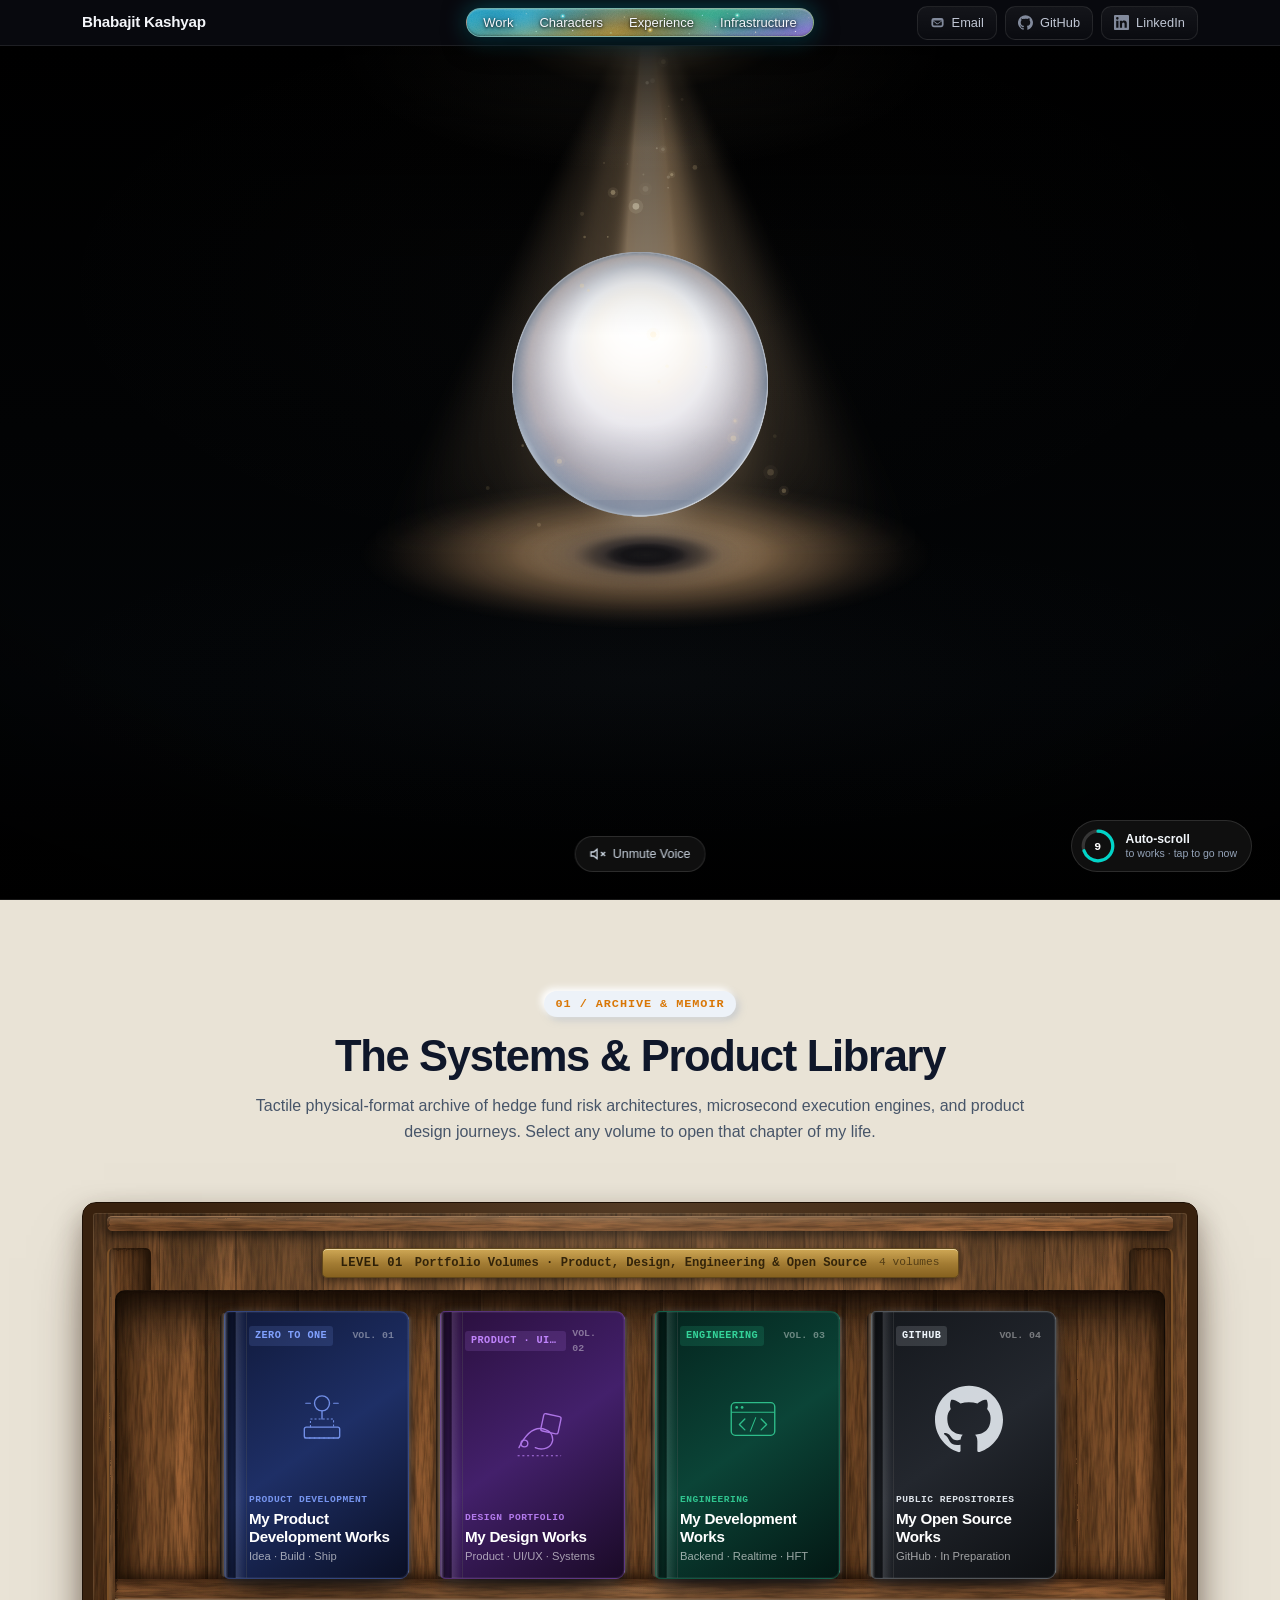
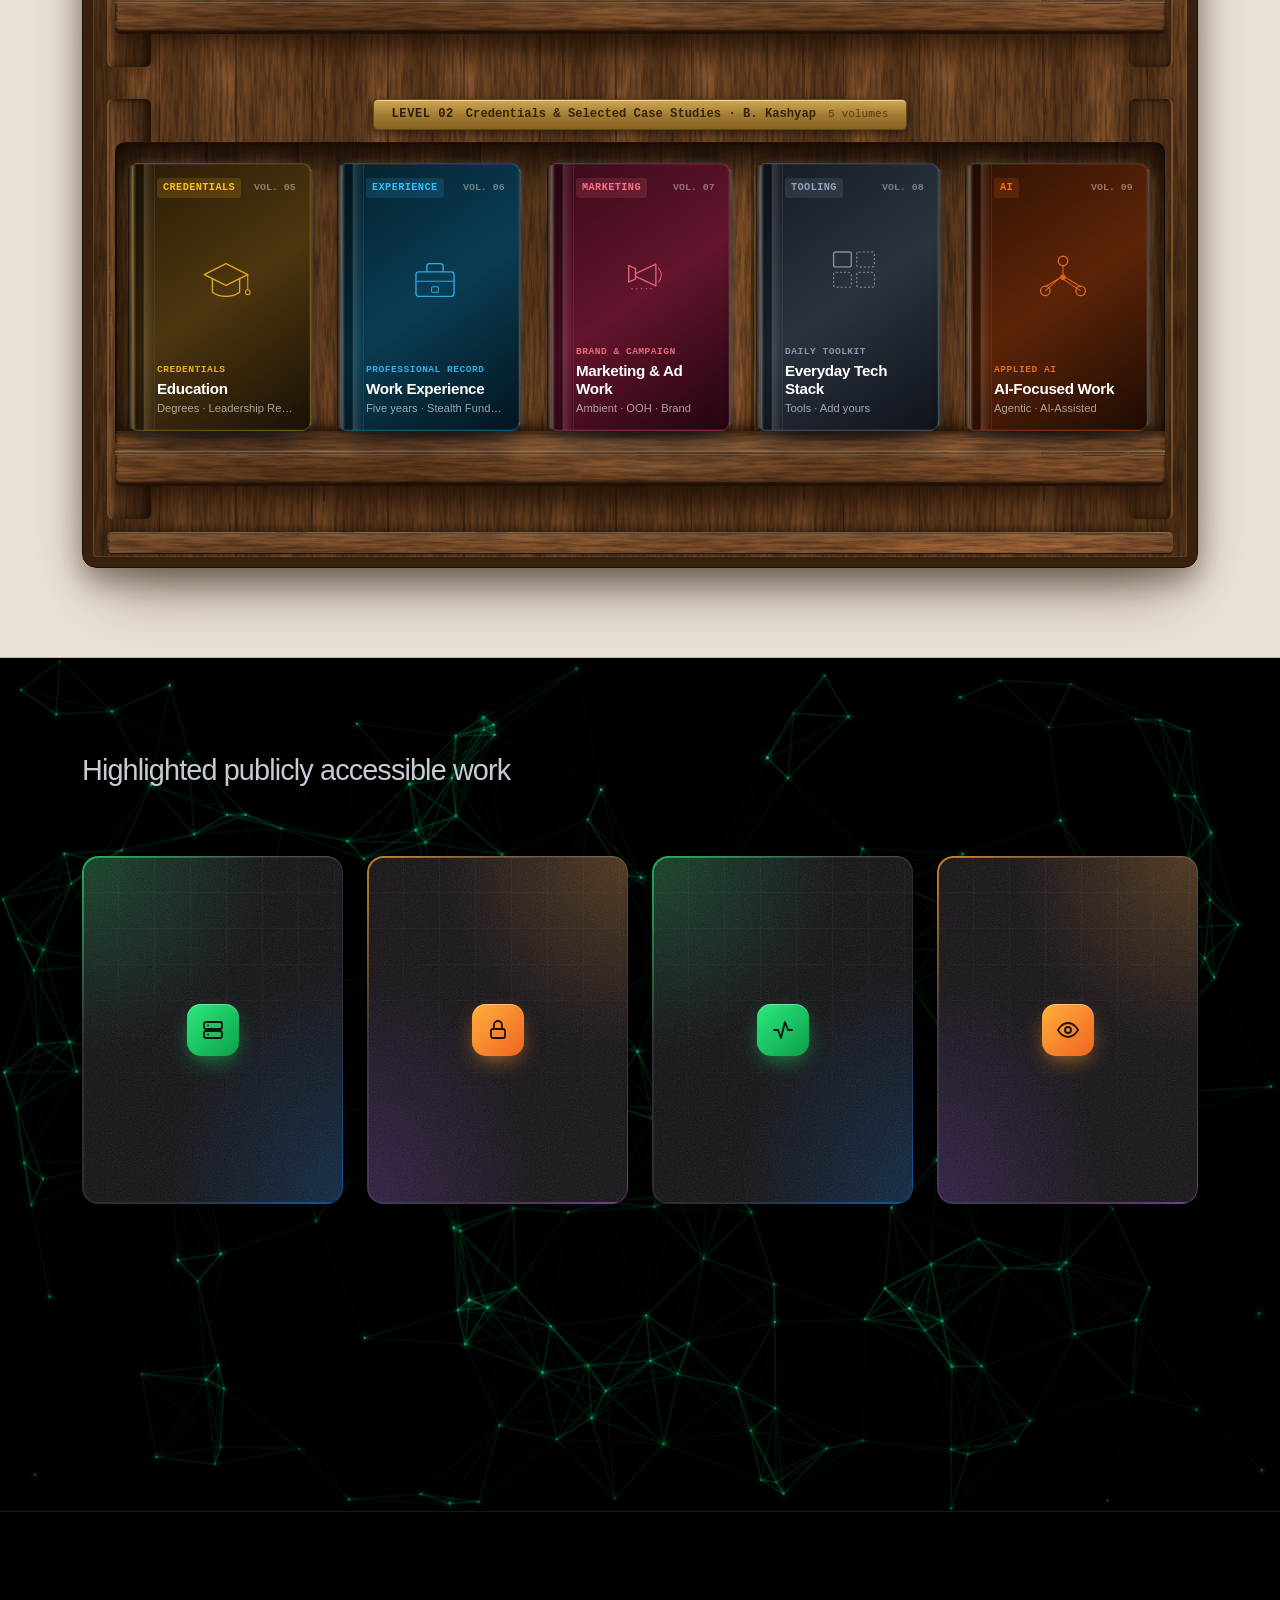
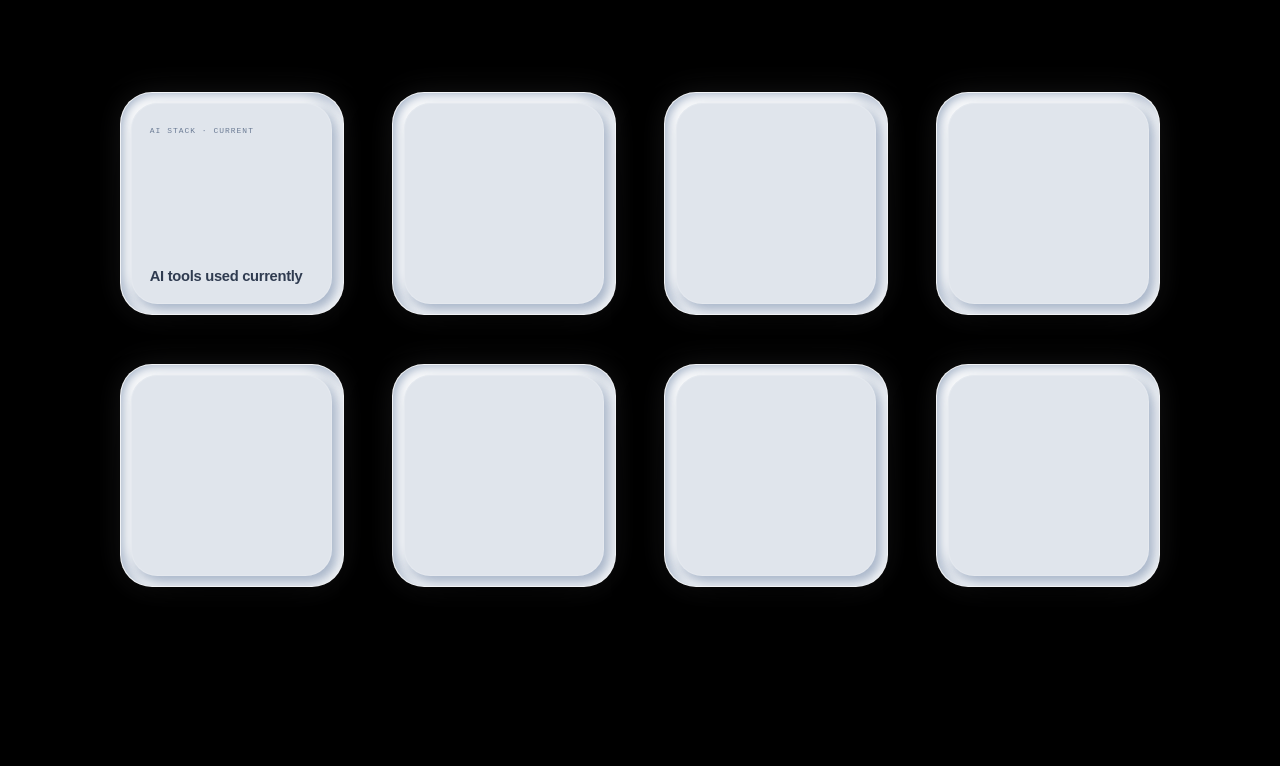
==== commit 04e466b6: "Remove icon and open-list prompt from AI tools tile" ====
--- a/index.html
+++ b/index.html
@@ -8,7 +8,7 @@
   <link rel="preconnect" href="https://fonts.googleapis.com">
   <link rel="preconnect" href="https://fonts.gstatic.com" crossorigin>
   <link rel="stylesheet" href="https://fonts.googleapis.com/css2?family=Share+Tech+Mono&display=swap">
-  <link rel="stylesheet" href="assets/css/styles.css?v=67">
+  <link rel="stylesheet" href="assets/css/styles.css?v=68">
 </head>
 <body>
   <a class="skip-link" href="#main">Skip to content</a>
@@ -848,21 +848,9 @@
               <span class="ai-tile">
                 <span class="ai-tile-front">
                   <span class="ai-tile-top">
-                    <span class="ai-tile-glyph" aria-hidden="true">
-                      <svg viewBox="0 0 24 24" fill="none" stroke="currentColor" stroke-width="1.6" stroke-linecap="round" stroke-linejoin="round">
-                        <path d="M12 3l1.9 5.1L19 10l-5.1 1.9L12 17l-1.9-5.1L5 10l5.1-1.9L12 3Z"/>
-                        <path d="M18.5 15.5l.7 1.8 1.8.7-1.8.7-.7 1.8-.7-1.8-1.8-.7 1.8-.7.7-1.8Z"/>
-                      </svg>
-                    </span>
                     <span class="ai-tile-kicker">AI Stack &middot; Current</span>
                   </span>
                   <span class="ai-tile-title">AI tools used currently</span>
-                  <span class="ai-tile-action">
-                    <span>Open list</span>
-                    <svg viewBox="0 0 24 24" width="13" height="13" fill="none" stroke="currentColor" stroke-width="2" stroke-linecap="round" stroke-linejoin="round" aria-hidden="true">
-                      <path d="M5 12h14M12 5l7 7-7 7"/>
-                    </svg>
-                  </span>
                 </span>
 
                 <span class="ai-tile-list" id="ai-tools-list" aria-hidden="true">
@@ -1021,7 +1009,7 @@
     <span class="page-rank__ticks"><i></i><i></i><i></i></span>
   </div>
 
-  <script src="assets/js/grok-bot.js?v=20"></script>
-  <script src="assets/js/main.js?v=20"></script>
+  <script src="assets/js/grok-bot.js?v=21"></script>
+  <script src="assets/js/main.js?v=21"></script>
 </body>
 </html>
--- a/assets/css/styles.css
+++ b/assets/css/styles.css
@@ -4339,29 +4339,8 @@
 }
 
 .ai-tile-top {
-  display: flex;
-  align-items: center;
-  gap: 0.5rem;
+  display: block;
   min-width: 0;
-}
-
-.ai-tile-glyph {
-  display: grid;
-  flex: 0 0 auto;
-  place-items: center;
-  width: clamp(28px, 2.4vw, 32px);
-  height: clamp(28px, 2.4vw, 32px);
-  border-radius: 10px;
-  color: #4f607d;
-  background: #e0e5ec;
-  box-shadow:
-    inset 2px 2px 5px rgba(163, 177, 198, 0.6),
-    inset -2px -2px 5px rgba(255, 255, 255, 0.92);
-}
-
-.ai-tile-glyph svg {
-  width: 16px;
-  height: 16px;
 }
 
 .ai-tile-kicker {
@@ -4380,27 +4359,6 @@
   line-height: 1.18;
   letter-spacing: -0.02em;
   color: #2f3b50;
-}
-
-.ai-tile-action {
-  display: inline-flex;
-  align-items: center;
-  gap: 0.35rem;
-  font-family: var(--font-mono);
-  font-size: clamp(0.47rem, 0.66vw, 0.56rem);
-  font-weight: 500;
-  letter-spacing: 0.12em;
-  text-transform: uppercase;
-  color: #5a6b86;
-}
-
-.ai-tile-action svg {
-  transition: transform 0.25s var(--ease);
-}
-
-.character-card--ai:hover .ai-tile-action svg,
-.character-card--ai:focus-visible .ai-tile-action svg {
-  transform: translateX(3px);
 }
 
 /* Recessed state: the tile itself becomes an inset well. */
@@ -4557,8 +4515,7 @@
 
 @media (prefers-reduced-motion: reduce) {
   .ai-tile-front,
-  .ai-tile-list,
-  .ai-tile-action svg {
+  .ai-tile-list {
     transition: none;
   }
 }
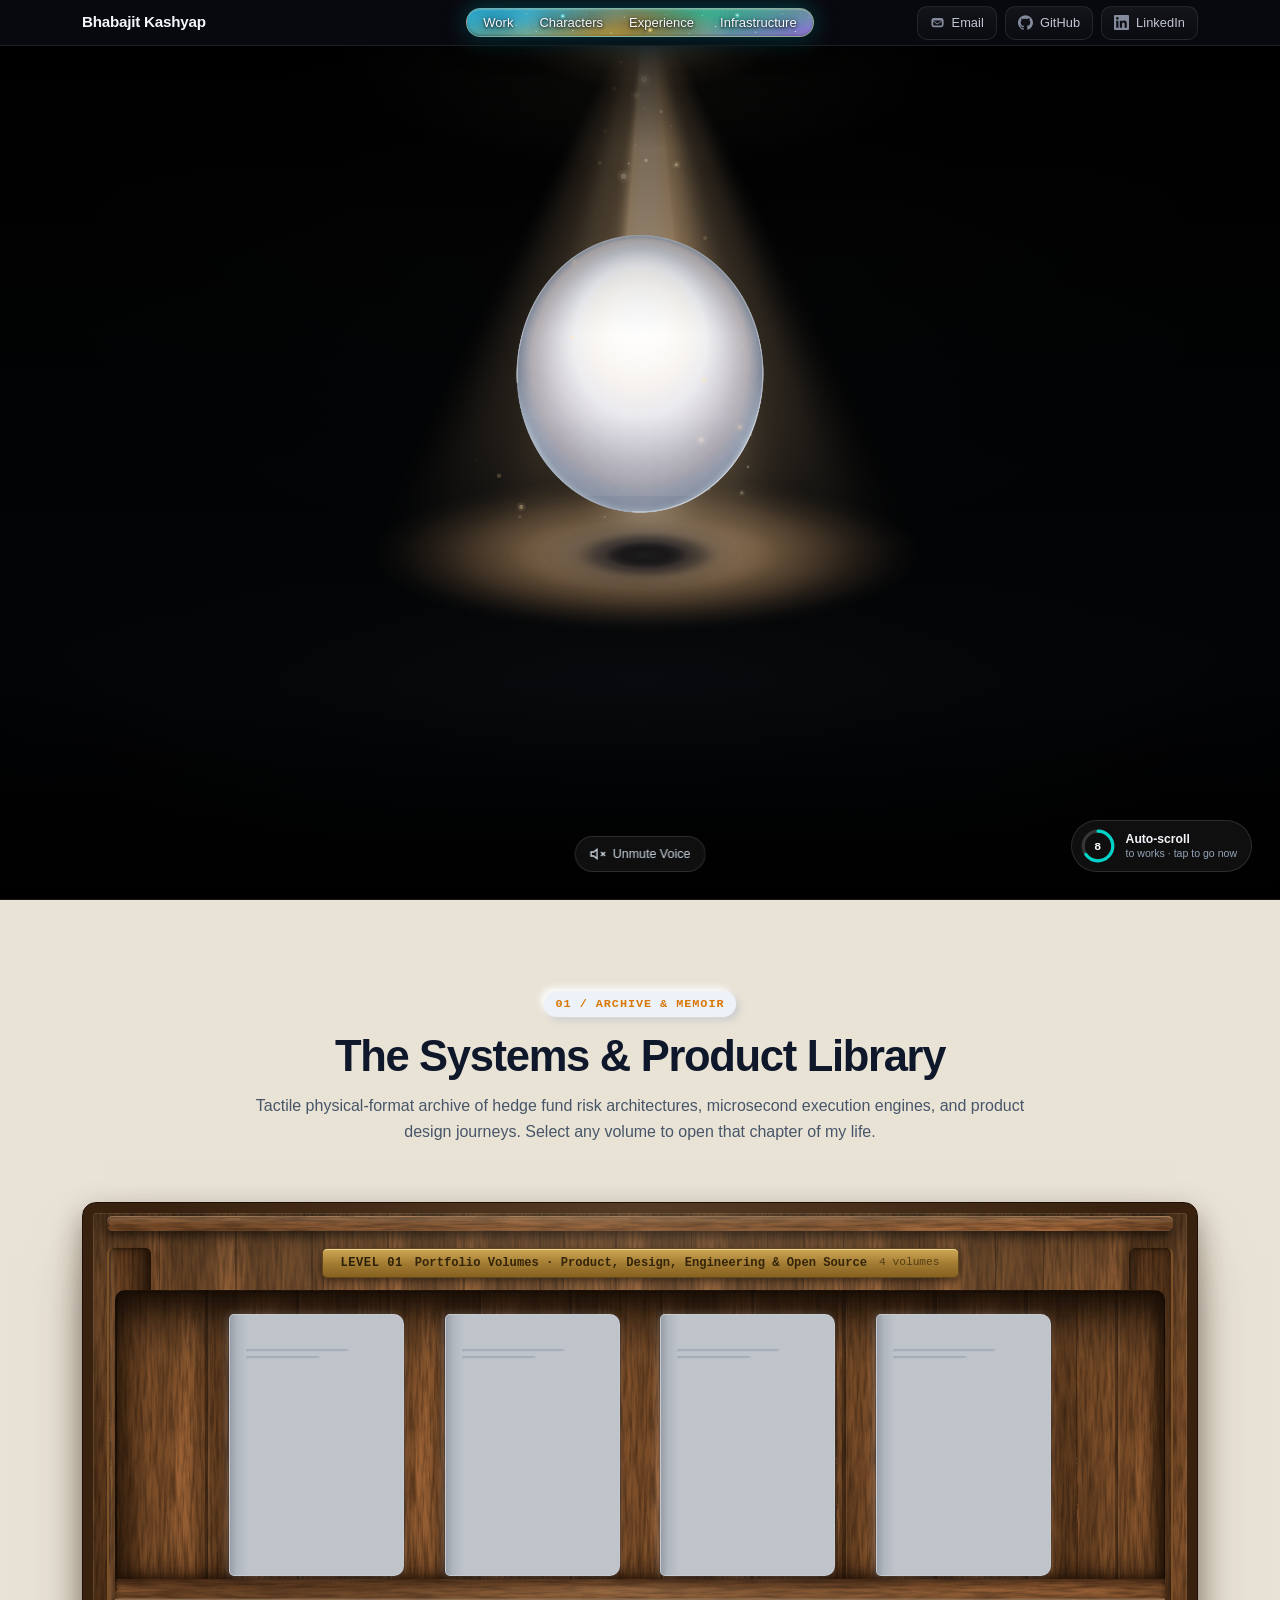
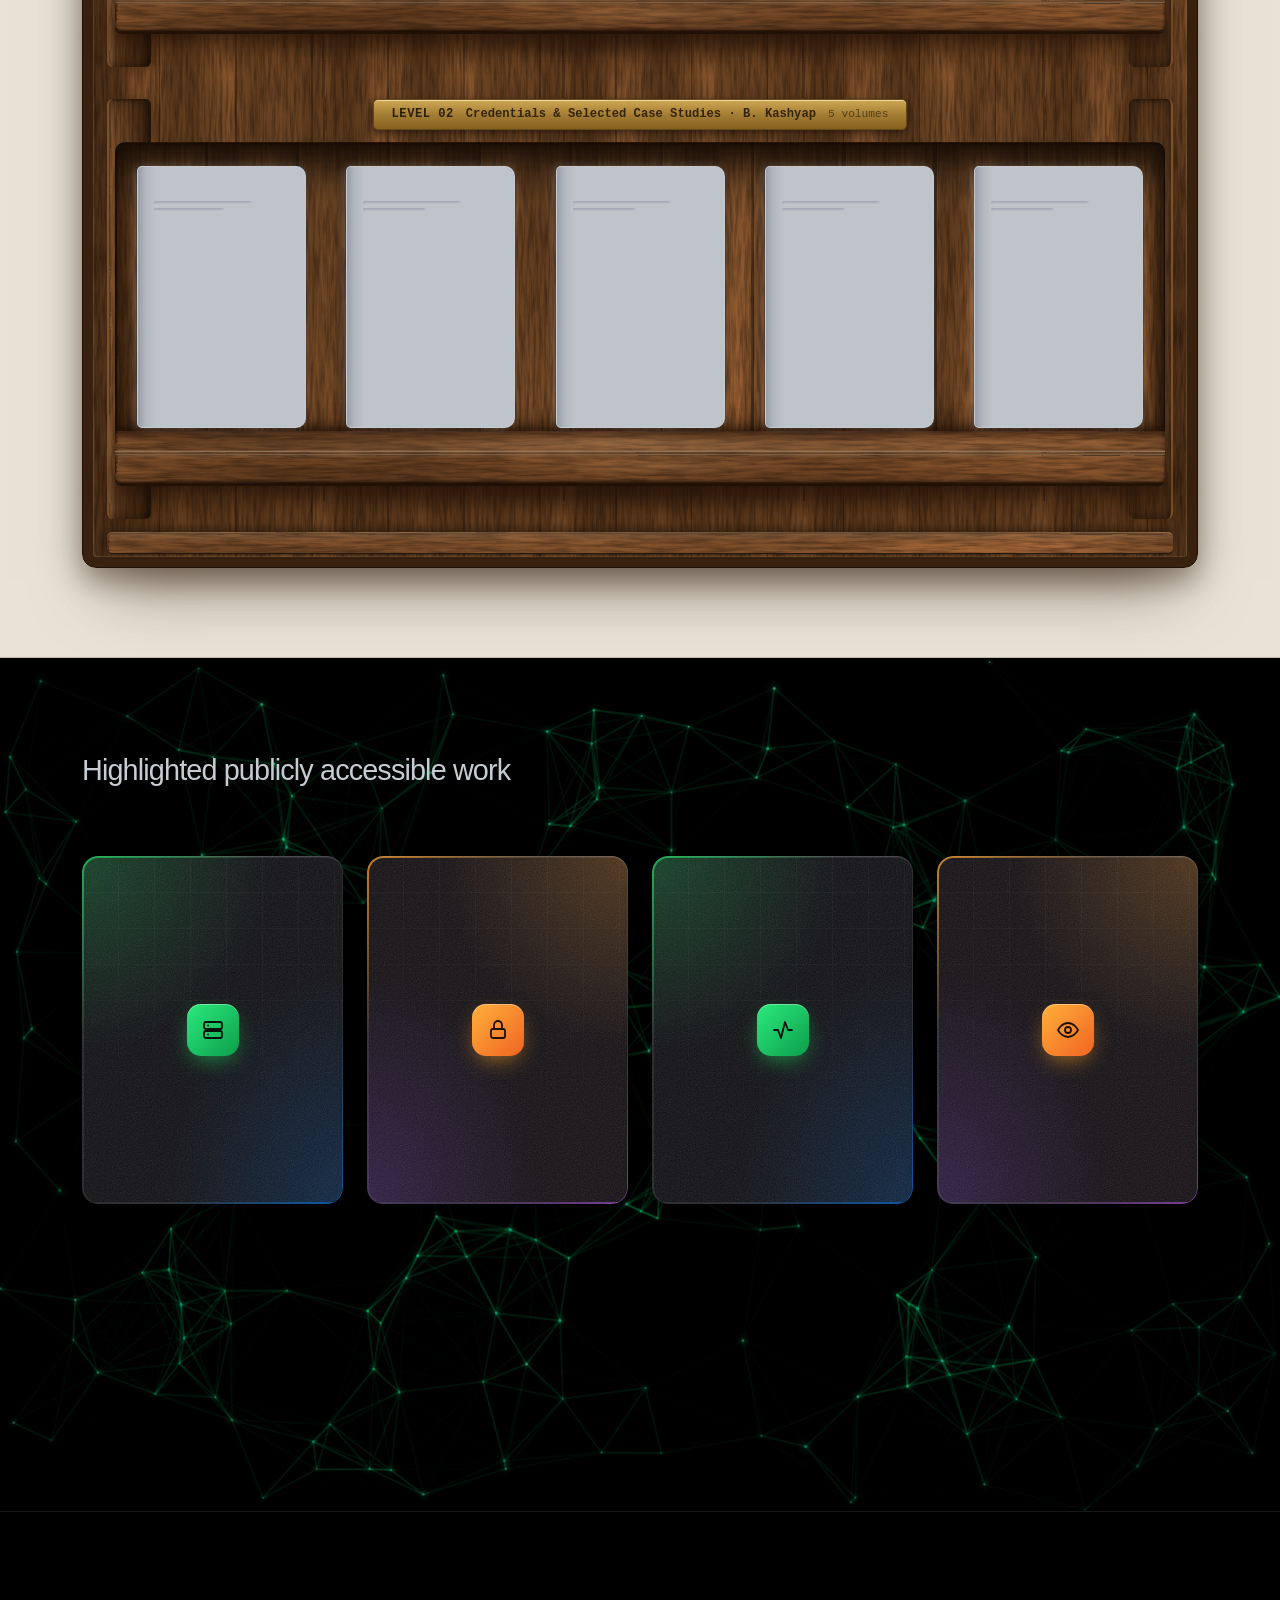
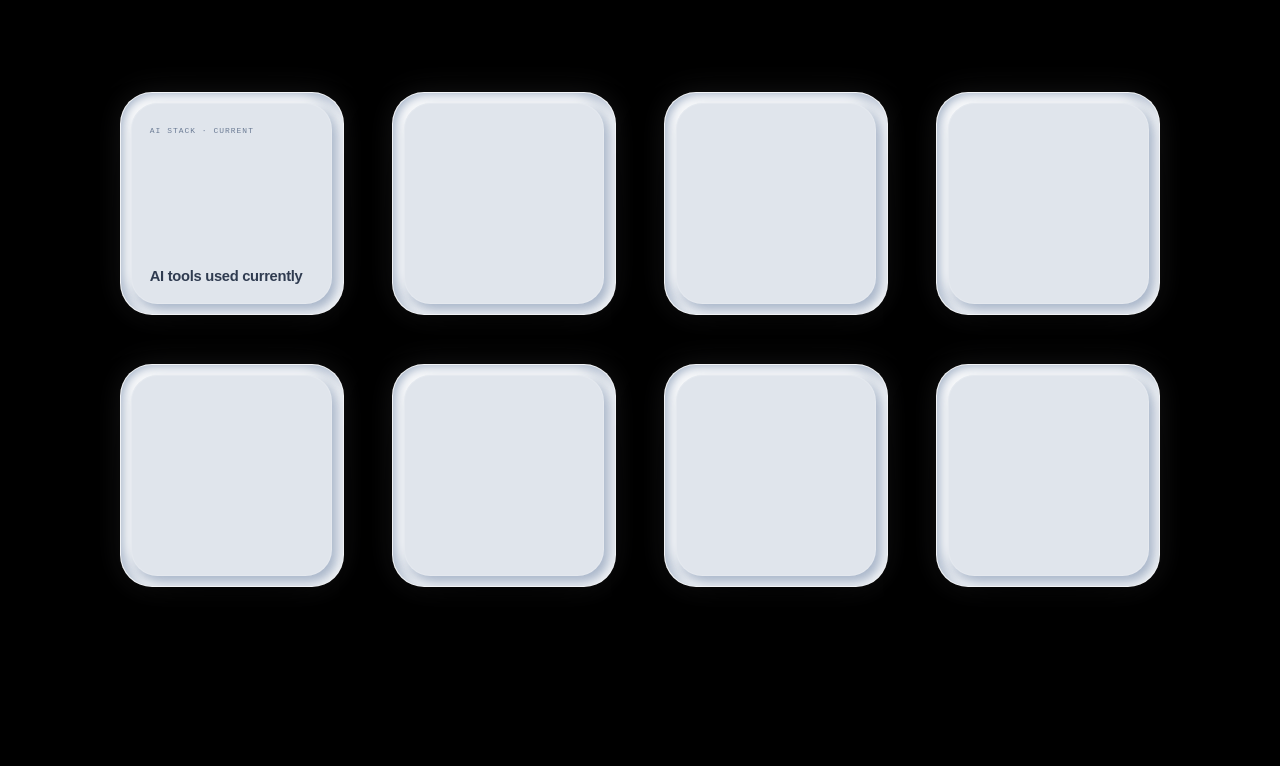
==== commit 4836bb5f: "Add Google AI Studio to AI tools tile List Google AI Studio under a new prototyping group and bump t" ====
--- a/index.html
+++ b/index.html
@@ -867,6 +867,11 @@
                   </span>
 
                   <span class="ai-tools-group">
+                    <span class="ai-tools-group-title">For prototyping</span>
+                    <span class="ai-tools-row"><span class="ai-tools-row-index">01</span><span>Google AI Studio</span></span>
+                  </span>
+
+                  <span class="ai-tools-group">
                     <span class="ai-tools-group-title">Other &middot; MCP servers</span>
                     <span class="ai-tools-row"><span class="ai-tools-row-index">01</span><span>Figma MCP</span></span>
                     <span class="ai-tools-row"><span class="ai-tools-row-index">02</span><span>Open-Design MCP</span></span>
@@ -874,7 +879,7 @@
 
                   <span class="ai-tile-list-foot">
                     <span>Close list</span>
-                    <span>05 entries</span>
+                    <span>06 entries</span>
                   </span>
                 </span>
               </span>
--- a/assets/css/styles.css
+++ b/assets/css/styles.css
@@ -4513,6 +4513,52 @@
   }
 }
 
+/* Narrow phones: tighten the list so all six entries fit the square. */
+@media (max-width: 440px) {
+  .ai-tile-list {
+    gap: 0.18rem;
+  }
+
+  .ai-tools-group {
+    gap: 0.02rem;
+  }
+
+  .ai-tools-row {
+    font-size: 0.54rem;
+    line-height: 1.16;
+  }
+
+  .ai-tools-group-title {
+    font-size: 0.36rem;
+    line-height: 1.12;
+  }
+
+  .ai-tile-list-head,
+  .ai-tile-list-foot {
+    font-size: 0.36rem;
+  }
+
+  .ai-tile-list-head {
+    padding-bottom: 0.12rem;
+  }
+
+  .ai-tile-list-foot {
+    padding-top: 0.12rem;
+  }
+}
+
+@media (max-width: 370px) {
+  .ai-tile-list-head {
+    display: none;
+  }
+}
+
+@media (max-width: 340px) {
+  .ai-tile-list-foot {
+    display: none;
+  }
+}
+
 @media (prefers-reduced-motion: reduce) {
   .ai-tile-front,
   .ai-tile-list {
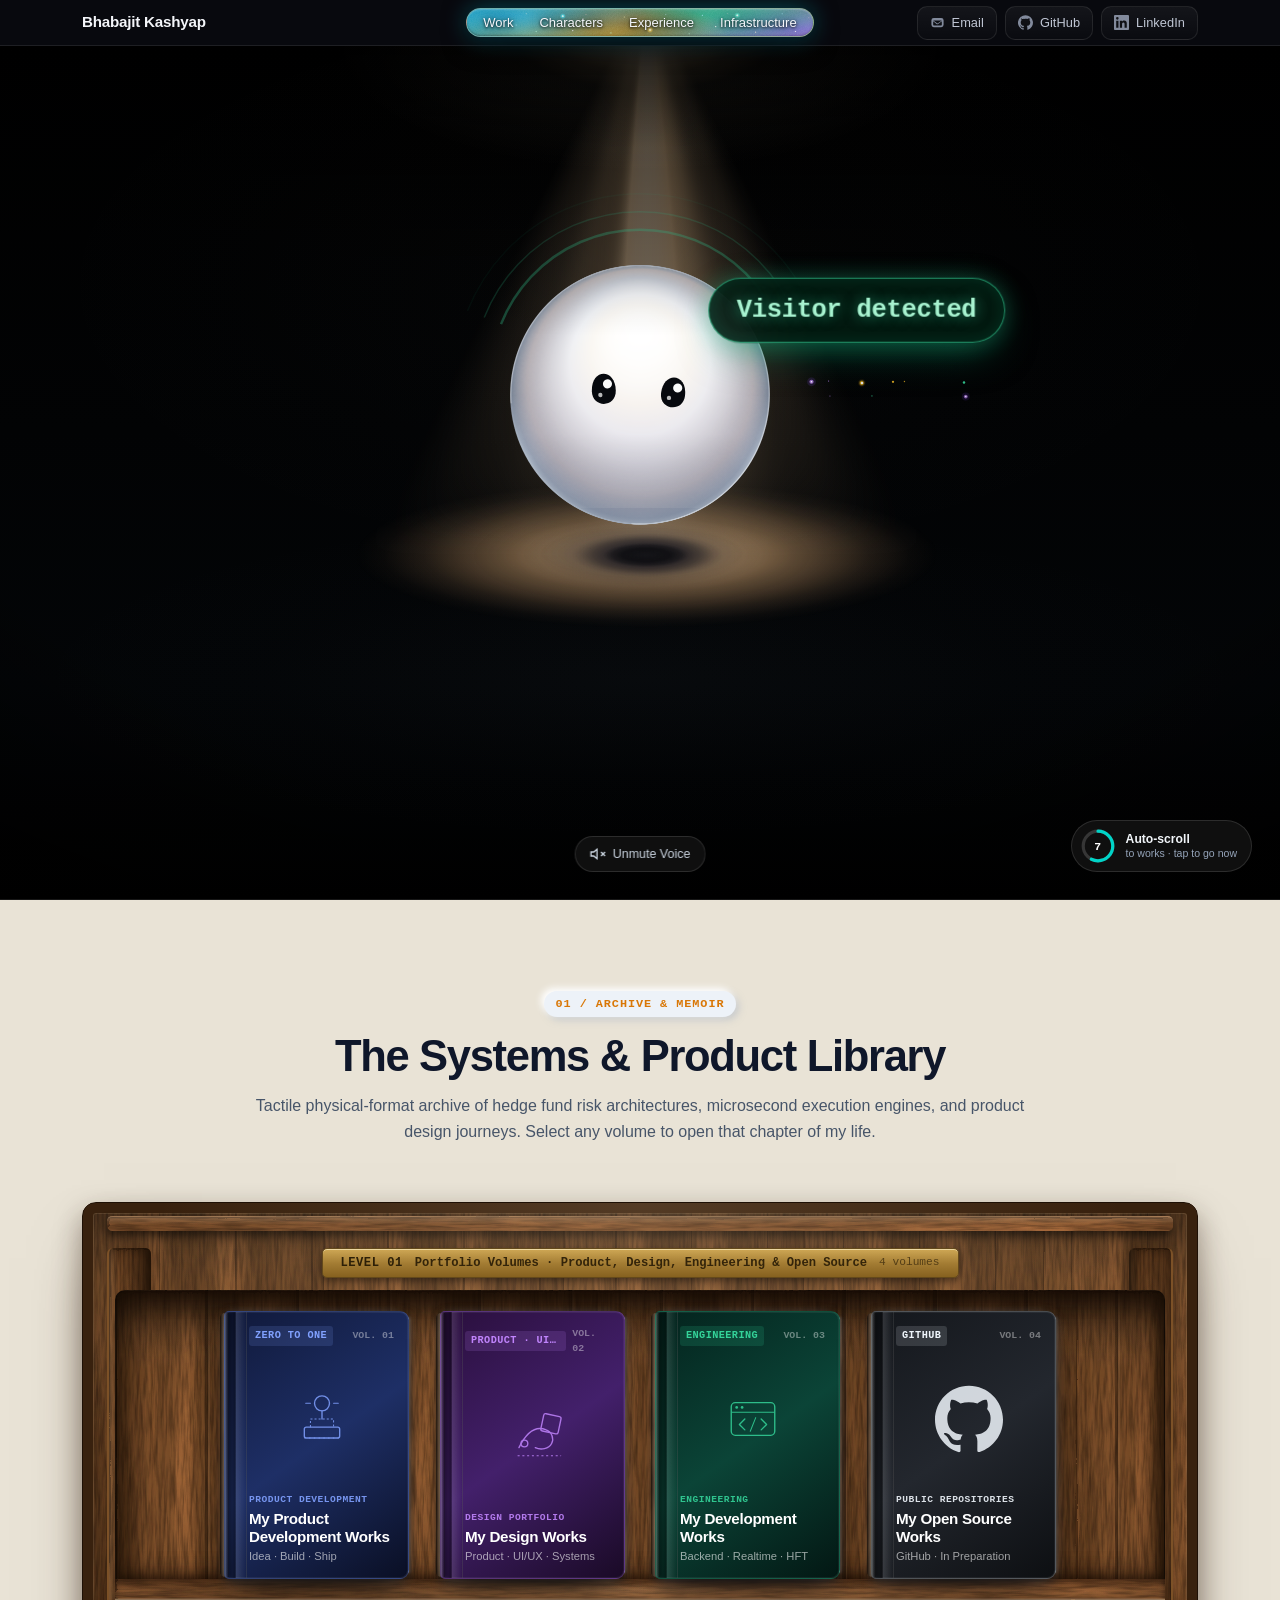
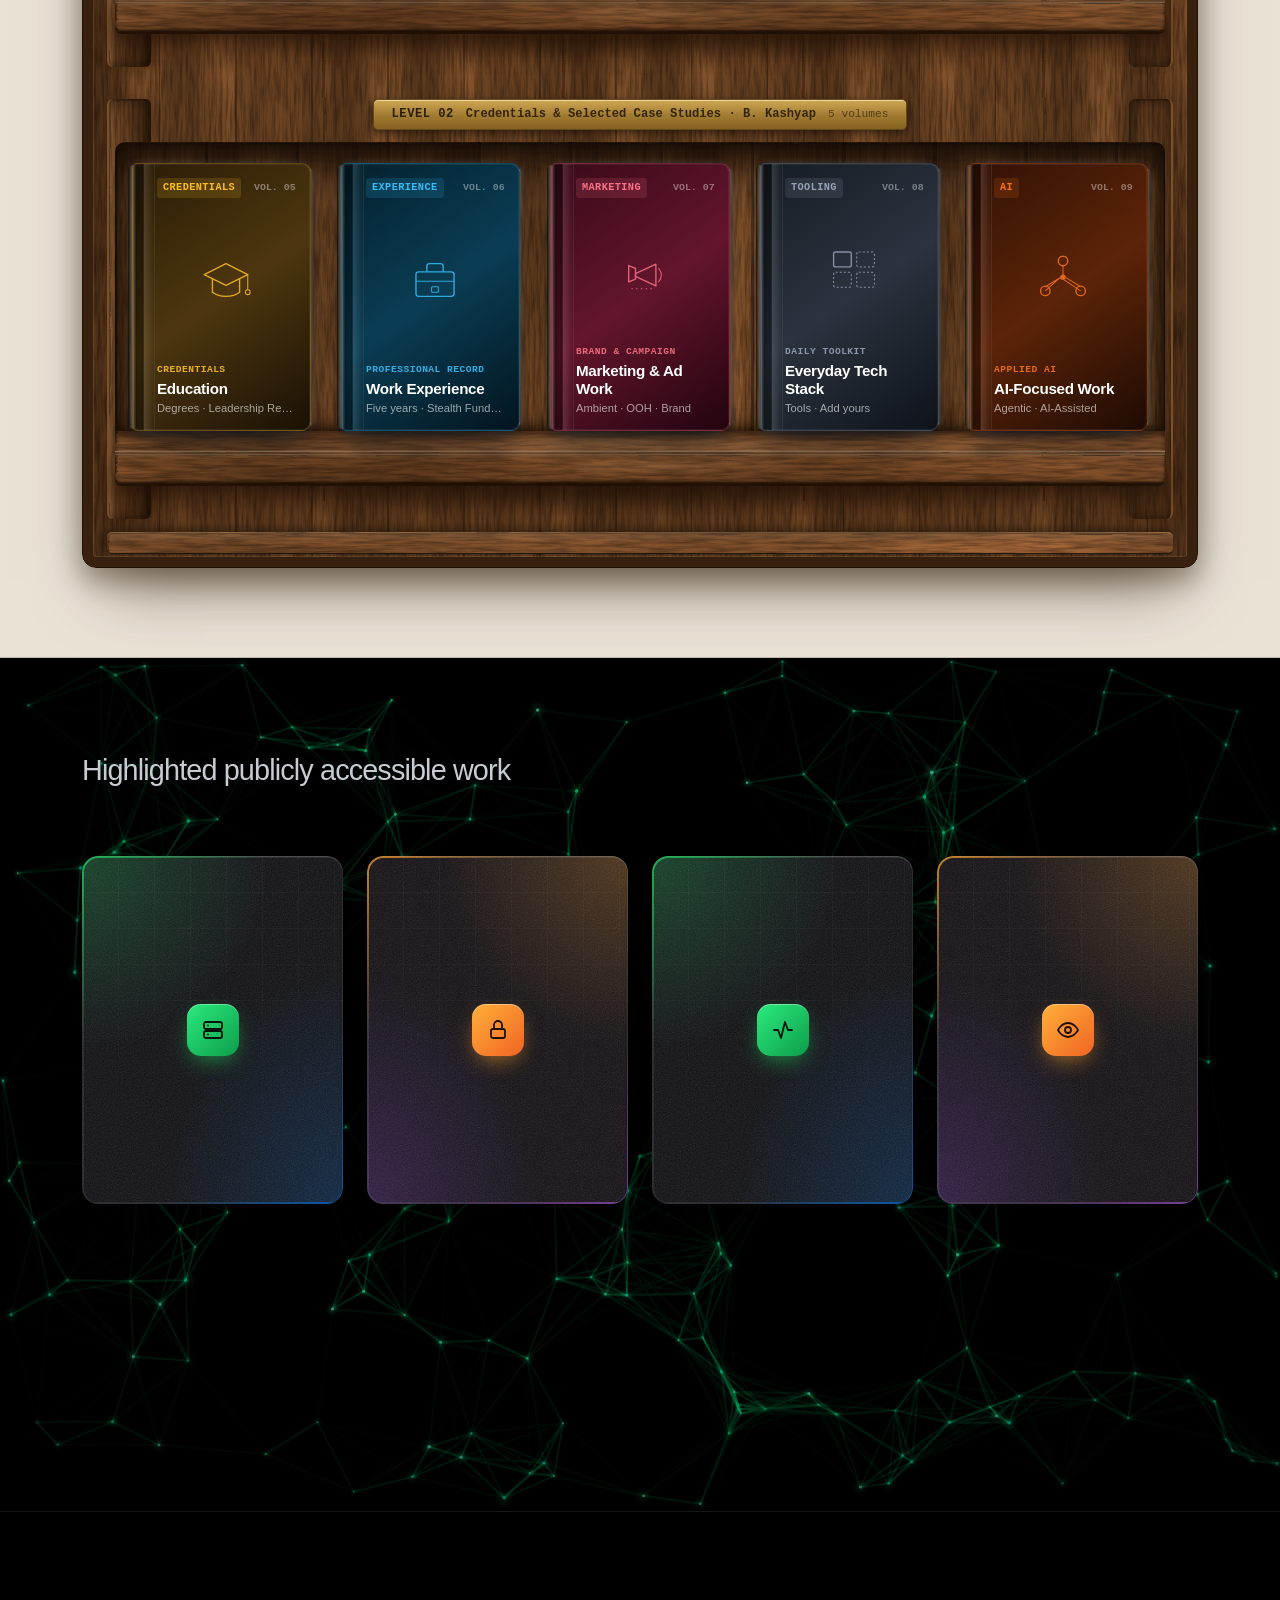
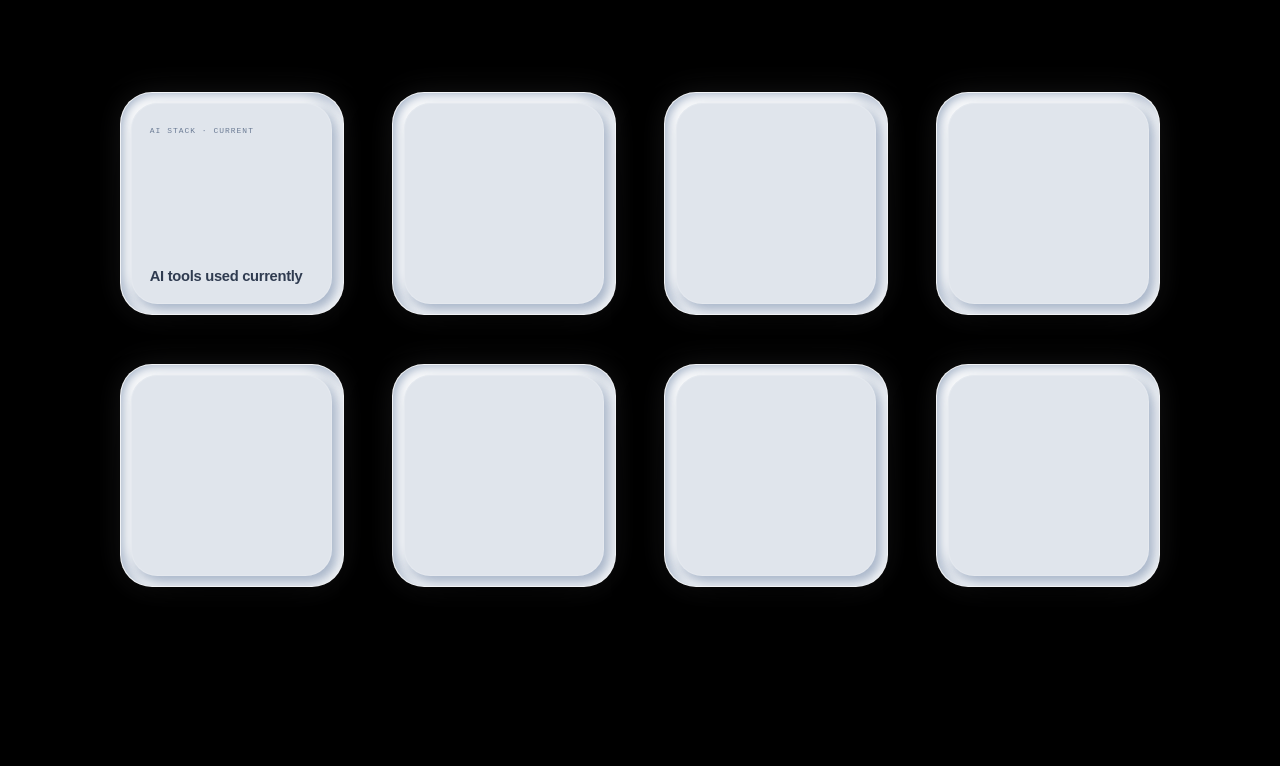
==== commit 8592c14c: "Replace hero dust motes with capsule-style starfield" ====
--- a/index.html
+++ b/index.html
@@ -1014,7 +1014,7 @@
     <span class="page-rank__ticks"><i></i><i></i><i></i></span>
   </div>
 
-  <script src="assets/js/grok-bot.js?v=21"></script>
+  <script src="assets/js/grok-bot.js?v=22"></script>
   <script src="assets/js/main.js?v=21"></script>
 </body>
 </html>
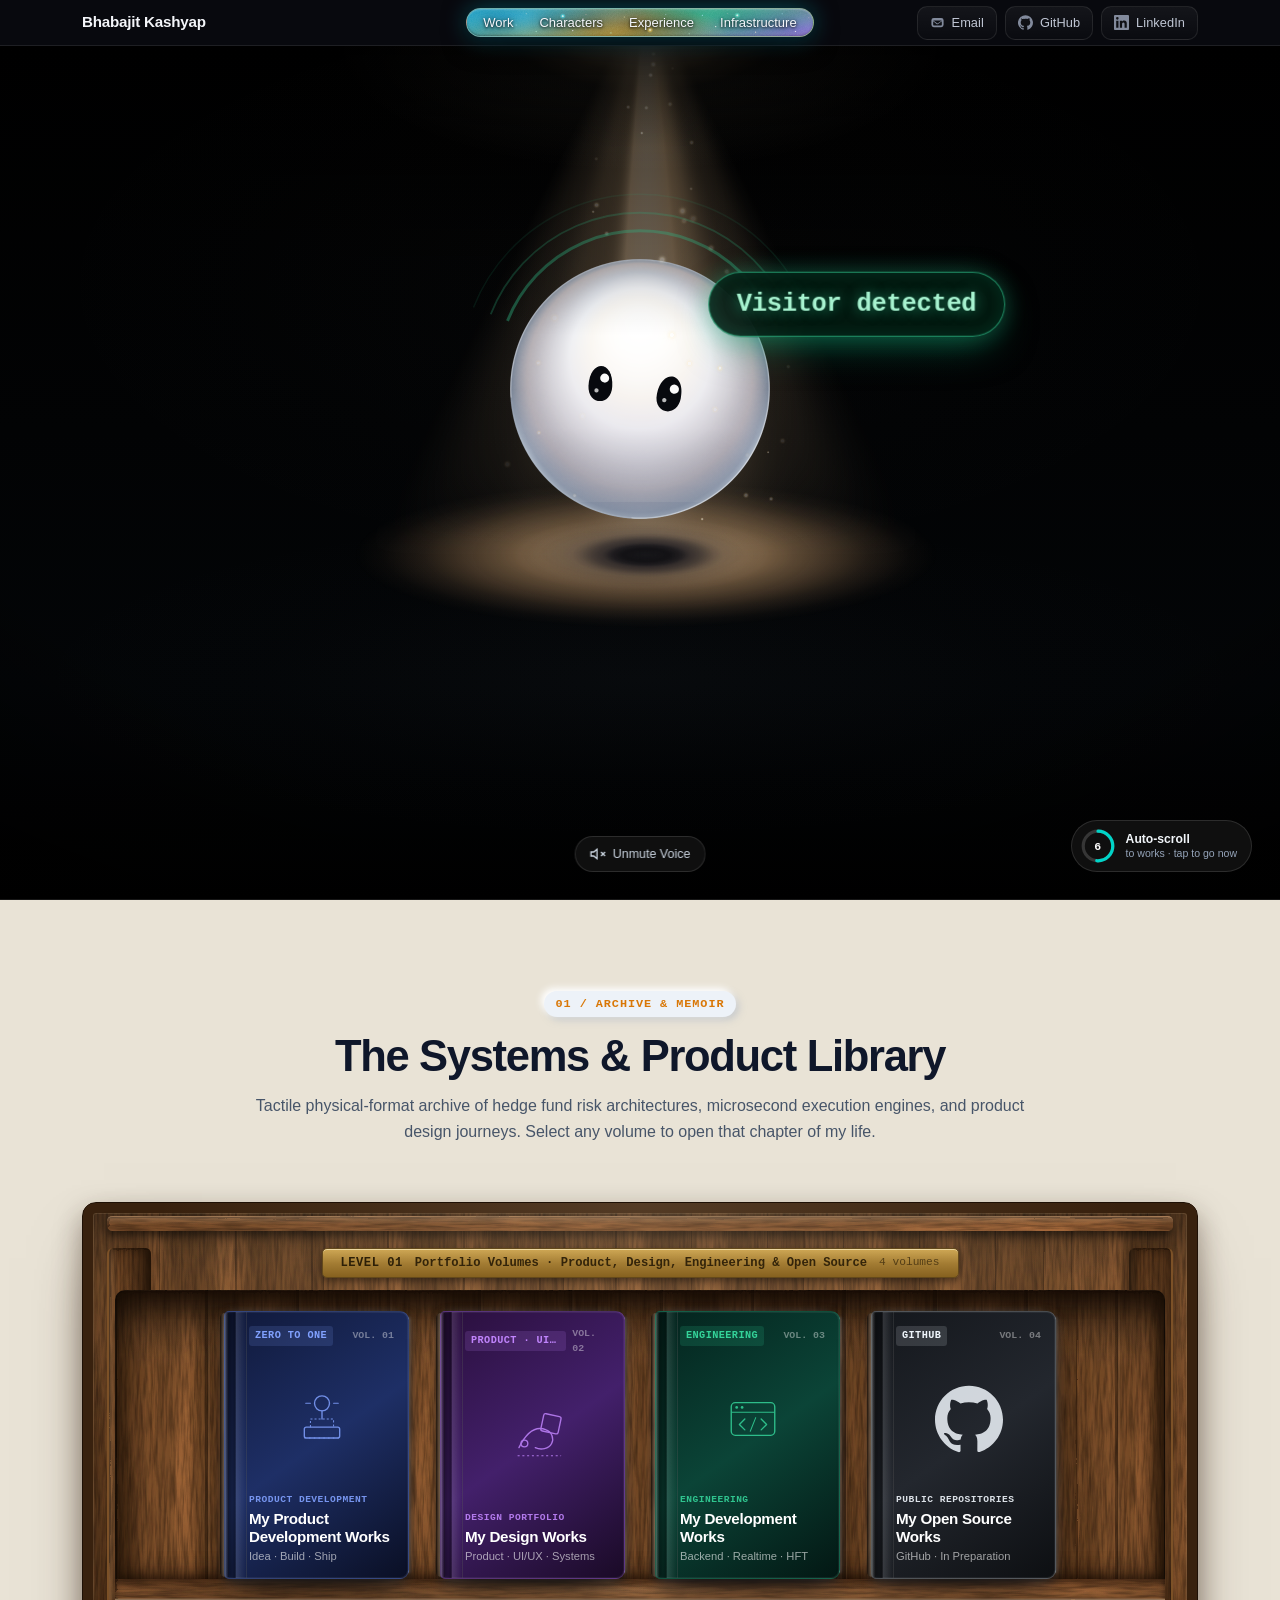
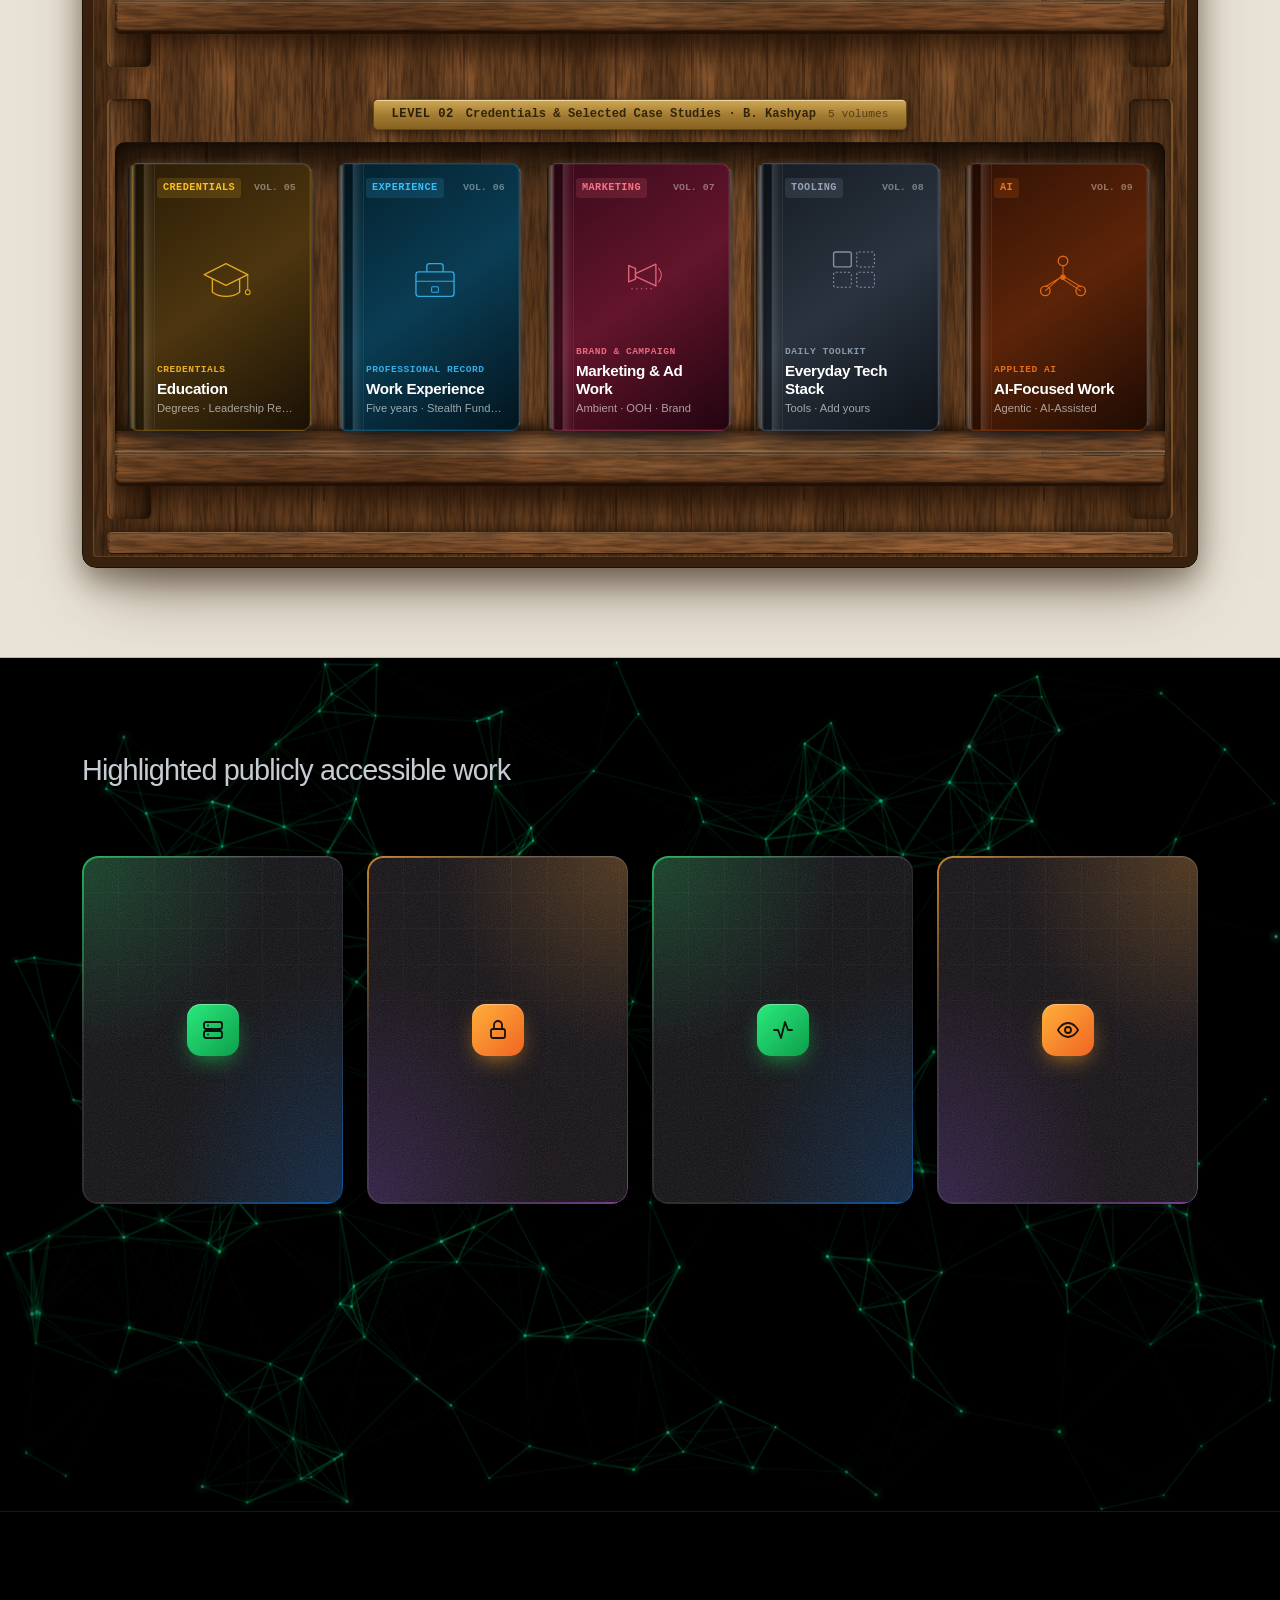
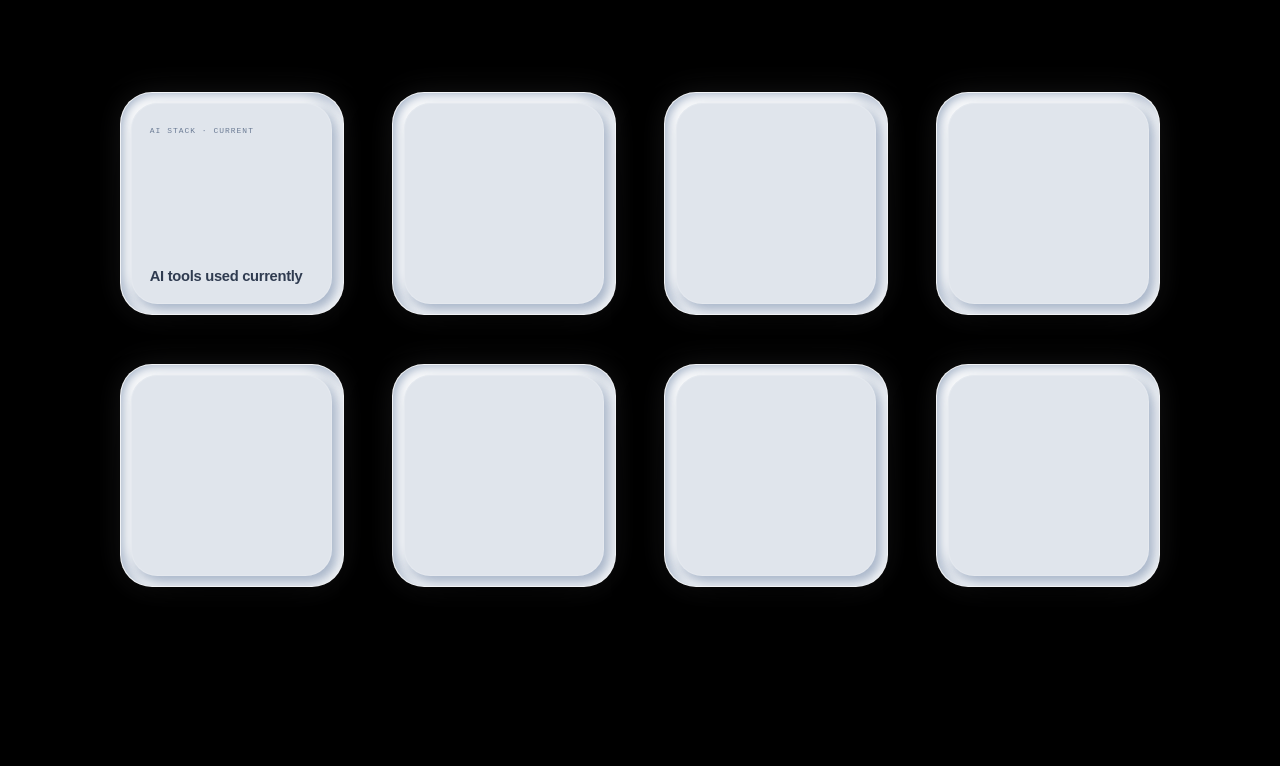
==== commit fc5d4045: "Restore bot spark motion and warm palette; keep capsule star shape" ====
--- a/index.html
+++ b/index.html
@@ -1014,7 +1014,7 @@
     <span class="page-rank__ticks"><i></i><i></i><i></i></span>
   </div>
 
-  <script src="assets/js/grok-bot.js?v=22"></script>
+  <script src="assets/js/grok-bot.js?v=23"></script>
   <script src="assets/js/main.js?v=21"></script>
 </body>
 </html>
